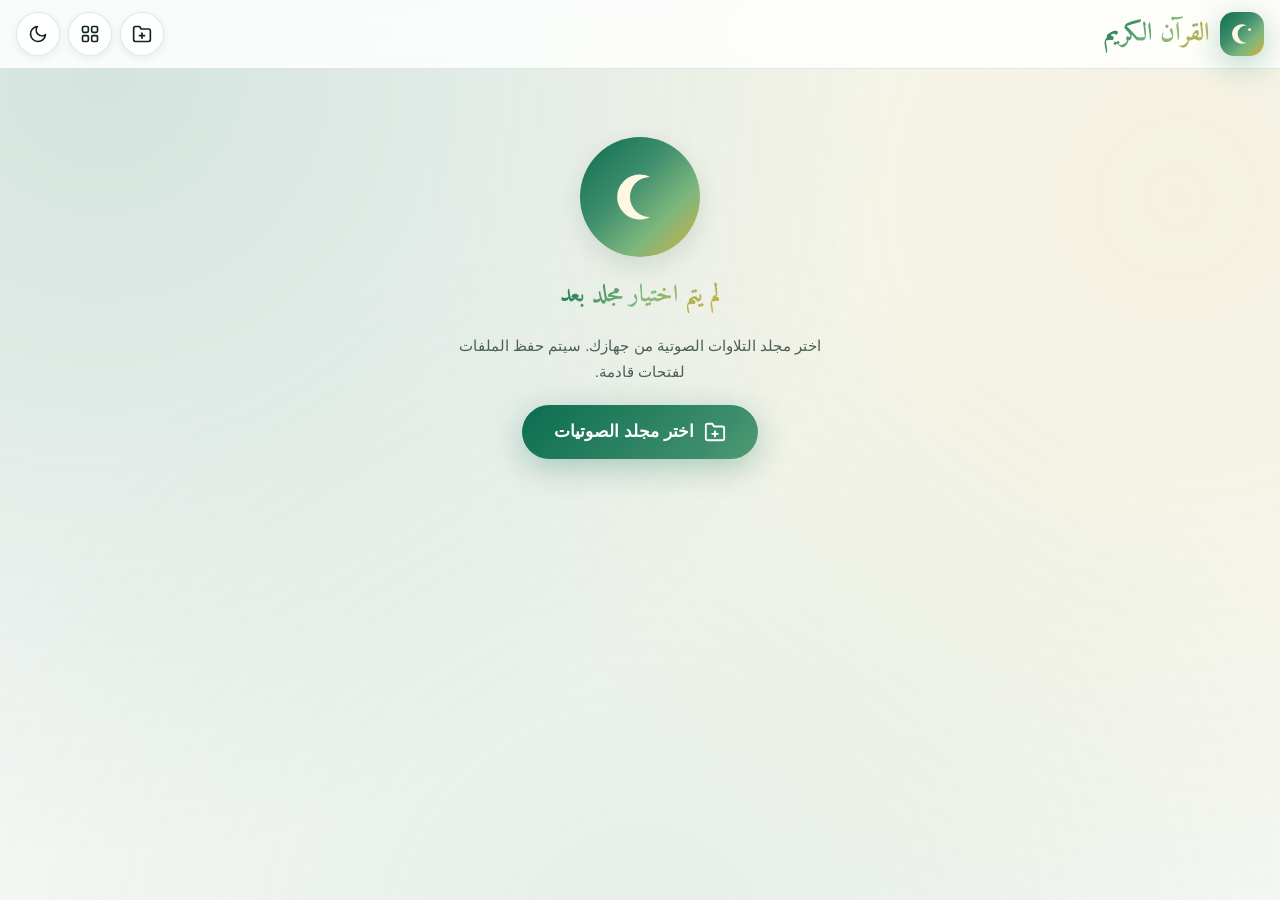
==== index.html @ fbe2b12e "Add files via upload" ====
<!DOCTYPE html>
<html lang="ar" dir="rtl">
<head>
<meta charset="UTF-8">
<meta name="viewport" content="width=device-width, initial-scale=1.0, viewport-fit=cover">
<title>القرآن الكريم — مشغل صوتي</title>
<meta name="theme-color" content="#0B6E4F">
<meta name="apple-mobile-web-app-capable" content="yes">
<meta name="mobile-web-app-capable" content="yes">
<meta name="apple-mobile-web-app-status-bar-style" content="black-translucent">
<meta name="description" content="مشغّل صوتي للقرآن الكريم والأذكار يعمل من ملفاتك على جهازك">
<link rel="manifest" href="manifest.webmanifest">
<link rel="apple-touch-icon" href="icons/apple-touch-icon.png">
<meta name="apple-mobile-web-app-title" content="القرآن">

<!-- Favicon: هلال -->
<link rel="icon" type="image/svg+xml" href="data:image/svg+xml,%3Csvg xmlns='http://www.w3.org/2000/svg' viewBox='0 0 64 64'%3E%3Cdefs%3E%3ClinearGradient id='g' x1='0%25' y1='0%25' x2='100%25' y2='100%25'%3E%3Cstop offset='0%25' stop-color='%230B6E4F'/%3E%3Cstop offset='100%25' stop-color='%23D4AF37'/%3E%3C/linearGradient%3E%3C/defs%3E%3Crect width='64' height='64' rx='14' fill='url(%23g)'/%3E%3Cpath d='M40 18a14 14 0 1 0 0 28 16 16 0 1 1 0-28z' fill='%23FFF8E1'/%3E%3C/svg%3E">

<link href="https://fonts.googleapis.com/css2?family=Amiri:wght@400;700&display=swap" rel="stylesheet">

<style>
:root {
  --green: #0B6E4F;
  --green-mid: #3E8E6E;
  --green-light: #7FB77E;
  --gold: #F4D03F;
  --amber: #D4AF37;
  --grad-main: linear-gradient(135deg, #0B6E4F 0%, #3E8E6E 40%, #7FB77E 70%, #D4AF37 100%);
  --grad-gold: linear-gradient(135deg, #F4D03F, #D4AF37);
  --grad-text: linear-gradient(135deg, #0B6E4F, #7FB77E, #D4AF37);
  --bg: #F5F7F5;
  --bg-card: rgba(255,255,255,0.72);
  --bg-elev: rgba(255,255,255,0.85);
  --txt: #12241D;
  --txt-2: #4A5F56;
  --txt-3: #8A9A92;
  --border: rgba(11,110,79,0.14);
  --shadow-sm: 0 2px 8px rgba(11,60,40,0.08);
  --shadow-md: 0 8px 24px rgba(11,60,40,0.12);
  --shadow-lg: 0 16px 48px rgba(11,60,40,0.18);
  --glow: 0 8px 32px rgba(11,110,79,0.3);
  --r-sm: 12px; --r-md: 18px; --r-lg: 24px; --r-xl: 28px; --r-pill: 999px;
  --ease: cubic-bezier(0.25,0.1,0.25,1);
  --spring: cubic-bezier(0.34,1.56,0.64,1);
  --font: -apple-system, BlinkMacSystemFont, "SF Pro", "Segoe UI", Tahoma, sans-serif;
  --arabic: "Amiri", "Scheherazade New", "Traditional Arabic", "Segoe UI", Tahoma, serif;
  --safe-top: env(safe-area-inset-top, 0px);
  --safe-bottom: env(safe-area-inset-bottom, 0px);
}

[data-theme="dark"] {
  --bg: #0A1512;
  --bg-card: rgba(24,42,36,0.65);
  --bg-elev: rgba(20,35,30,0.85);
  --txt: #EAF2EE;
  --txt-2: #A8BFB5;
  --txt-3: #6E857B;
  --border: rgba(127,183,126,0.2);
  --shadow-sm: 0 2px 8px rgba(0,0,0,0.4);
  --shadow-md: 0 8px 24px rgba(0,0,0,0.5);
  --shadow-lg: 0 16px 48px rgba(0,0,0,0.6);
}
@media (prefers-color-scheme: dark) {
  :root:not([data-theme="light"]) {
    --bg: #0A1512;
    --bg-card: rgba(24,42,36,0.65);
    --bg-elev: rgba(20,35,30,0.85);
    --txt: #EAF2EE;
    --txt-2: #A8BFB5;
    --txt-3: #6E857B;
    --border: rgba(127,183,126,0.2);
    --shadow-sm: 0 2px 8px rgba(0,0,0,0.4);
    --shadow-md: 0 8px 24px rgba(0,0,0,0.5);
    --shadow-lg: 0 16px 48px rgba(0,0,0,0.6);
  }
}

*, *::before, *::after { box-sizing: border-box; margin: 0; padding: 0; -webkit-tap-highlight-color: transparent; }
html { scroll-behavior: smooth; -webkit-text-size-adjust: 100%; }
body {
  font-family: var(--font);
  background: var(--bg);
  color: var(--txt);
  min-height: 100vh;
  min-height: 100dvh;
  padding-bottom: calc(120px + var(--safe-bottom));
  line-height: 1.5;
  transition: background 0.3s var(--ease), color 0.3s var(--ease);
}
body::before {
  content: "";
  position: fixed;
  inset: -20%;
  z-index: -1;
  background:
    radial-gradient(circle at 20% 20%, rgba(11,110,79,0.14) 0%, transparent 45%),
    radial-gradient(circle at 80% 30%, rgba(244,208,63,0.12) 0%, transparent 45%),
    radial-gradient(circle at 50% 90%, rgba(127,183,126,0.12) 0%, transparent 50%);
  animation: float 20s ease-in-out infinite alternate;
  pointer-events: none;
}
@keyframes float {
  0% { transform: translate(0,0) scale(1); }
  100% { transform: translate(2%,-2%) scale(1.08); }
}

::-webkit-scrollbar { width: 8px; }
::-webkit-scrollbar-thumb {
  background: var(--grad-main);
  border-radius: 99px;
}

button { font-family: inherit; cursor: pointer; border: none; background: none; color: inherit; }
:focus-visible { outline: 3px solid var(--green-mid); outline-offset: 3px; }
.hidden { display: none !important; }

/* ═══ Splash ═══ */
.splash {
  position: fixed; inset: 0; z-index: 9999;
  display: flex; flex-direction: column; align-items: center; justify-content: center;
  gap: 24px;
  background: var(--bg);
  transition: opacity 0.6s var(--ease), visibility 0.6s;
}
.splash.hide { opacity: 0; visibility: hidden; pointer-events: none; }
.splash svg { width: 120px; height: 120px; animation: pop 0.8s var(--spring), bob 3.5s ease-in-out 0.8s infinite; filter: drop-shadow(0 16px 32px rgba(11,110,79,0.4)); }
@keyframes pop { from { opacity:0; transform: scale(0.5) rotate(-15deg); } to { opacity:1; transform: scale(1) rotate(0); } }
@keyframes bob { 0%,100% { transform: translateY(0); } 50% { transform: translateY(-10px); } }
.splash h1 {
  font-family: var(--arabic);
  font-size: clamp(1.6rem, 5vw, 2.4rem);
  font-weight: 700;
  background: var(--grad-text);
  -webkit-background-clip: text; background-clip: text; -webkit-text-fill-color: transparent;
  animation: fadeUp 0.7s 0.3s var(--ease) both;
}
.splash p { color: var(--txt-3); font-size: 0.9rem; animation: fadeUp 0.7s 0.5s var(--ease) both; }
@keyframes fadeUp { from { opacity:0; transform: translateY(16px); } to { opacity:1; transform: translateY(0); } }

/* ═══ Header ═══ */
.header {
  position: sticky; top: 0; z-index: 100;
  padding: calc(12px + var(--safe-top)) 16px 12px;
  background: var(--bg-elev);
  backdrop-filter: blur(24px) saturate(180%);
  -webkit-backdrop-filter: blur(24px) saturate(180%);
  border-bottom: 1px solid var(--border);
}
.header-inner { max-width: 1400px; margin: 0 auto; display: flex; align-items: center; gap: 12px; }
.brand { display: flex; align-items: center; gap: 10px; flex: 1; min-width: 0; }
.brand-icon {
  width: 44px; height: 44px; border-radius: 14px;
  background: var(--grad-main);
  display: grid; place-items: center;
  box-shadow: var(--glow);
  color: #FFF8E1; flex-shrink: 0;
}
.brand-icon svg { width: 26px; height: 26px; }
.brand h1 {
  font-family: var(--arabic);
  font-size: clamp(1.2rem, 3.5vw, 1.6rem);
  font-weight: 700;
  background: var(--grad-text);
  -webkit-background-clip: text; background-clip: text; -webkit-text-fill-color: transparent;
  white-space: nowrap;
}
.header-actions { display: flex; gap: 8px; }
.icon-btn {
  width: 44px; height: 44px; border-radius: 50%;
  border: 1px solid var(--border);
  background: var(--bg-card);
  backdrop-filter: blur(12px);
  color: var(--txt);
  display: grid; place-items: center;
  box-shadow: var(--shadow-sm);
  transition: transform 0.18s var(--spring), background 0.3s, box-shadow 0.3s;
  position: relative; overflow: hidden;
}
.icon-btn:hover { background: var(--bg-elev); box-shadow: var(--shadow-md); }
.icon-btn:active { transform: scale(0.9); }
.icon-btn svg { width: 20px; height: 20px; }

/* ═══ Tabs (sliding pill) ═══ */
:root { --tabs-dur: 250ms; --tabs-ease: cubic-bezier(0.22, 1, 0.36, 1); --tab-h: 40px; }
.tabs {
  position: relative; z-index: 50;
  max-width: 1400px; margin: 0 auto;
  padding: 14px 16px 0;
  animation: fadeUp 0.6s var(--ease) both;
}
.t-tabs {
  position: relative;
  display: flex; align-items: center; gap: 3px;
  width: 100%; max-width: 420px; margin: 0 auto;
  padding: 3px;
  border-radius: 48px;
  background: var(--bg-elev);
  border: 1px solid var(--border);
  box-shadow: var(--shadow-sm);
}
.t-tab {
  position: relative; z-index: 1;
  flex: 1;
  appearance: none; border: 0; background: transparent;
  height: var(--tab-h); padding: 4px 12px;
  border-radius: 48px;
  color: var(--txt-2);
  font-size: 0.95rem; font-weight: 600;
  display: flex; align-items: center; justify-content: center; gap: 8px;
  transition: color var(--tabs-dur) var(--tabs-ease);
}
.t-tab svg { width: 18px; height: 18px; }
.t-tab:not([aria-selected="true"]):hover,
.t-tab[aria-selected="true"] { color: #fff; }
.t-tab:not([aria-selected="true"]):hover { color: var(--txt); }
.t-tab .count {
  font-size: 0.78rem; padding: 2px 8px; border-radius: 99px;
  background: var(--border); color: var(--txt-2); font-weight: 700;
  transition: background var(--tabs-dur) var(--tabs-ease), color var(--tabs-dur) var(--tabs-ease);
}
.t-tab[aria-selected="true"] .count { background: rgba(255,255,255,0.28); color: #fff; }
.t-tabs-pill {
  position: absolute; top: 3px; left: 0;
  height: var(--tab-h); width: 0;
  background: var(--grad-main);
  box-shadow: var(--glow);
  border-radius: 48px;
  transform: translateX(0);
  transition: transform var(--tabs-dur) var(--tabs-ease), width var(--tabs-dur) var(--tabs-ease);
  will-change: transform, width;
  z-index: 0; pointer-events: none;
}
@media (prefers-reduced-motion: reduce) { .t-tabs-pill, .t-tab { transition: none !important; } }

/* ═══ Toolbar ═══ */
.toolbar {
  position: relative; z-index: 40;
  max-width: 1400px; margin: 0 auto;
  padding: 12px 16px 8px;
  display: flex; gap: 10px; flex-wrap: wrap;
}
.search-box { flex: 1; min-width: 200px; position: relative; }
.search-box svg {
  position: absolute; right: 16px; top: 50%; transform: translateY(-50%);
  width: 18px; height: 18px; color: var(--txt-3); pointer-events: none;
}
.search-box input {
  width: 100%;
  padding: 14px 46px 14px 44px;
  border-radius: var(--r-pill);
  border: 1px solid var(--border);
  background: var(--bg-elev);
  color: var(--txt);
  font-size: 1rem; font-family: inherit;
  box-shadow: var(--shadow-sm);
  transition: border-color 0.3s, box-shadow 0.3s;
}
.search-box input:focus {
  outline: none;
  border-color: var(--green-light);
  box-shadow: 0 0 0 4px rgba(127,183,126,0.22), var(--shadow-sm);
}
.clear-btn {
  position: absolute; left: 12px; top: 50%; transform: translateY(-50%);
  width: 28px; height: 28px; border-radius: 50%;
  background: var(--border); color: var(--txt-2);
  display: none; place-items: center;
}
.clear-btn.visible { display: grid; }
.clear-btn svg { width: 14px; height: 14px; }

/* ═══ Content ═══ */
.content {
  position: relative; z-index: 10;
  max-width: 1400px; margin: 0 auto;
  padding: 8px 16px 24px;
}
.grid {
  display: grid;
  grid-template-columns: repeat(auto-fill, minmax(180px, 1fr));
  gap: 16px;
}
.grid.list { grid-template-columns: 1fr; gap: 10px; }

.card {
  position: relative;
  background: var(--bg-card);
  border: 1px solid var(--border);
  border-radius: var(--r-lg);
  padding: 20px 16px;
  cursor: pointer;
  display: flex; flex-direction: column; align-items: center; text-align: center; gap: 14px;
  box-shadow: var(--shadow-sm);
  min-height: 170px;
  transition: transform 0.3s var(--spring), box-shadow 0.3s, border-color 0.3s;
  animation: cardIn 0.5s var(--spring) backwards;
}
@keyframes cardIn {
  from { opacity:0; transform: translateY(24px) scale(0.94); }
  to { opacity:1; transform: translateY(0) scale(1); }
}
.card:hover { transform: translateY(-6px) scale(1.015); box-shadow: var(--shadow-lg); border-color: var(--green-light); }
.card:active { transform: translateY(-2px) scale(0.99); }
.card.playing { border-color: var(--amber); box-shadow: 0 0 0 2px var(--amber), var(--shadow-lg); }

.grid.list .card {
  flex-direction: row; text-align: right;
  min-height: auto; padding: 12px 16px;
}

.badge {
  width: 64px; height: 64px; border-radius: 50%;
  background: var(--grad-gold);
  color: #4A3B00;
  font-weight: 800; font-size: 1.5rem;
  display: grid; place-items: center;
  box-shadow: 0 6px 20px rgba(212,175,55,0.5);
  font-family: var(--arabic); flex-shrink: 0;
  transition: transform 0.3s var(--spring);
}
.card:hover .badge { transform: scale(1.08) rotate(-3deg); }
.badge svg { width: 34px; height: 34px; color: #4A3B00; }
.grid.list .badge { width: 50px; height: 50px; font-size: 1.2rem; }
.grid.list .badge svg { width: 26px; height: 26px; }

.card-body { flex: 1; min-width: 0; }
.card-title {
  font-family: var(--arabic);
  font-size: 1.05rem; font-weight: 700;
  color: var(--txt); line-height: 1.4;
  display: -webkit-box; -webkit-line-clamp: 2; -webkit-box-orient: vertical; overflow: hidden;
  word-break: break-word;
}
.grid.list .card-title { -webkit-line-clamp: 1; font-size: 1rem; }

/* ═══ Empty ═══ */
.empty {
  display: flex; flex-direction: column; align-items: center; justify-content: center;
  text-align: center; padding: 60px 24px; gap: 20px;
  animation: fadeUp 0.6s var(--ease) both;
}
.empty-icon {
  width: 120px; height: 120px; border-radius: 50%;
  background: var(--grad-main);
  display: grid; place-items: center;
  color: #FFF8E1;
  box-shadow: var(--shadow-md);
  animation: bob 4s ease-in-out infinite;
}
.empty-icon svg { width: 60px; height: 60px; }
.empty h2 {
  font-family: var(--arabic);
  font-size: 1.5rem; font-weight: 700;
  background: var(--grad-text);
  -webkit-background-clip: text; background-clip: text; -webkit-text-fill-color: transparent;
}
.empty p { color: var(--txt-2); max-width: 380px; font-size: 0.95rem; line-height: 1.7; }

.btn-primary {
  display: inline-flex; align-items: center; gap: 10px;
  padding: 16px 32px; border-radius: var(--r-pill);
  background: var(--grad-main); background-size: 200% 200%;
  color: #fff; font-size: 1.05rem; font-weight: 700;
  box-shadow: var(--glow);
  transition: transform 0.18s var(--spring), background-position 0.6s, box-shadow 0.3s;
}
.btn-primary:hover { background-position: 100% 50%; box-shadow: 0 12px 40px rgba(11,110,79,0.45); transform: translateY(-2px); }
.btn-primary:active { transform: scale(0.96); }
.btn-primary svg { width: 22px; height: 22px; }

.btn-secondary {
  display: inline-flex; align-items: center; gap: 8px;
  padding: 12px 24px; border-radius: var(--r-pill);
  border: 1px solid var(--border); background: var(--bg-card);
  color: var(--txt); font-weight: 600; font-size: 0.92rem;
  box-shadow: var(--shadow-sm);
}
.btn-secondary:active { transform: scale(0.95); }

/* ═══ Skeletons ═══ */
.skel {
  background: var(--bg-card); border: 1px solid var(--border);
  border-radius: var(--r-lg); padding: 20px 16px;
  min-height: 170px;
  display: flex; flex-direction: column; align-items: center; gap: 14px;
  position: relative; overflow: hidden;
}
.skel::after {
  content: ""; position: absolute; inset: 0;
  background: linear-gradient(90deg, transparent, rgba(255,255,255,0.35), transparent);
  animation: shimmer 1.4s infinite;
}
@keyframes shimmer { from { transform: translateX(-100%); } to { transform: translateX(100%); } }
.skel-c { width: 64px; height: 64px; border-radius: 50%; background: var(--border); }
.skel-l { height: 12px; border-radius: 99px; background: var(--border); width: 80%; }
.skel-l.short { width: 50%; }

/* ═══════════════════════════════════════════════════════════════
   🎵 Full Screen Player
   ═══════════════════════════════════════════════════════════════ */
.player {
  position: fixed; inset: 0; z-index: 2000;
  background: var(--bg);
  display: flex; flex-direction: column;
  padding: calc(16px + var(--safe-top)) 24px calc(24px + var(--safe-bottom));
  transform: translateY(100%);
  visibility: hidden;
  transition: transform 0.5s var(--ease), visibility 0s 0.5s;
  overflow-y: auto;
  overflow-x: hidden;
}
.player.open { transform: translateY(0); visibility: visible; transition: transform 0.5s var(--ease); }
.player::before {
  content: "";
  position: absolute; inset: 0; z-index: -1;
  background:
    radial-gradient(circle at 50% 20%, rgba(127,183,126,0.3) 0%, transparent 55%),
    radial-gradient(circle at 50% 80%, rgba(244,208,63,0.2) 0%, transparent 55%);
}

.player-header {
  display: flex; align-items: center; justify-content: space-between; gap: 12px;
  max-width: 640px; width: 100%; margin: 0 auto 12px;
  flex-shrink: 0;
}
.ph-btn {
  width: 44px; height: 44px; border-radius: 50%;
  border: 1px solid var(--border); background: var(--bg-card);
  backdrop-filter: blur(12px);
  display: grid; place-items: center;
  transition: transform 0.18s var(--spring), background 0.3s;
}
.ph-btn:hover { background: var(--bg-elev); }
.ph-btn:active { transform: scale(0.9); }
.ph-btn svg { width: 20px; height: 20px; }

.ph-title {
  flex: 1; text-align: center;
  font-family: var(--arabic); font-size: 1rem; font-weight: 700;
  background: var(--grad-text);
  -webkit-background-clip: text; background-clip: text; -webkit-text-fill-color: transparent;
  white-space: nowrap; overflow: hidden; text-overflow: ellipsis;
}

/* المنطقة الرئيسية (فينيل + معلومات + تقدم) */
.player-stage {
  flex: 1;
  display: flex; flex-direction: column; align-items: center; justify-content: center;
  gap: 24px;
  max-width: 480px; width: 100%; margin: 0 auto;
  min-height: 0;
}

/* الفينيل */
.vinyl-wrap {
  position: relative;
  width: min(200px, 40vh, 50vw);
  height: min(200px, 40vh, 50vw);
  flex-shrink: 0;
  display: grid; place-items: center;
}
.vinyl-glow {
  position: absolute; inset: -20px;
  border-radius: 50%;
  background: var(--grad-main);
  opacity: 0.35; filter: blur(40px);
  animation: pulse 3s ease-in-out infinite;
}
@keyframes pulse { 0%,100% { opacity:0.25; transform: scale(1); } 50% { opacity:0.5; transform: scale(1.06); } }
.vinyl {
  width: 100%; height: 100%; border-radius: 50%;
  background: radial-gradient(circle at 50% 50%, #1a1a1a, #2a2a2a 30%, #0d0d0d 70%, #1a1a1a);
  box-shadow: 0 20px 60px rgba(0,0,0,0.5), inset 0 0 60px rgba(0,0,0,0.8), 0 0 0 8px rgba(255,255,255,0.05), 0 0 0 16px rgba(0,0,0,0.3);
  animation: spin 20s linear infinite;
  animation-play-state: paused;
  display: grid; place-items: center;
  position: relative;
}
.vinyl.playing { animation-play-state: running; }
@keyframes spin { to { transform: rotate(360deg); } }
.vinyl::before {
  content: ""; position: absolute; inset: 8%; border-radius: 50%;
  background: repeating-radial-gradient(circle, transparent 0, transparent 3px, rgba(255,255,255,0.02) 3px, rgba(255,255,255,0.02) 4px);
}
.vinyl-label {
  width: 44%; height: 44%; border-radius: 50%;
  background: var(--grad-main);
  display: grid; place-items: center;
  box-shadow: inset 0 0 20px rgba(0,0,0,0.3), 0 4px 16px rgba(0,0,0,0.4);
  position: relative; z-index: 2;
}
.vinyl-label svg { width: 60%; height: 60%; color: #FFF8E1; filter: drop-shadow(0 2px 4px rgba(0,0,0,0.35)); }

.player-info { text-align: center; width: 100%; padding: 0 16px; }
.player-num {
  font-family: var(--arabic);
  font-size: clamp(1.6rem, 5vw, 2.4rem);
  font-weight: 800;
  background: var(--grad-gold);
  -webkit-background-clip: text; background-clip: text; -webkit-text-fill-color: transparent;
  line-height: 1; margin-bottom: 6px;
}
.player-title {
  font-family: var(--arabic);
  font-size: clamp(1rem, 3.5vw, 1.3rem);
  font-weight: 700; color: var(--txt); line-height: 1.4;
  word-break: break-word;
}

/* شريط التقدم */
.progress-wrap { width: 100%; display: flex; flex-direction: column; gap: 8px; padding: 0 4px; }
.progress {
  width: 100%; height: 6px; border-radius: 99px;
  background: var(--border); cursor: pointer; position: relative;
  transition: height 0.18s; touch-action: none;
}
.progress::before { content: ""; position: absolute; inset: -12px 0; }
.progress:hover { height: 8px; }
/* RTL: التعبئة تبدأ من اليمين */
.progress-fill {
  position: absolute;
  top: 0; right: 0;
  height: 100%; border-radius: 99px;
  background: var(--grad-gold);
  width: 0%;
  transition: width 0.15s linear;
}
.progress-fill::after {
  content: ""; position: absolute;
  left: 0; top: 50%; transform: translate(-50%, -50%);
  width: 14px; height: 14px; border-radius: 50%;
  background: #fff; box-shadow: 0 2px 8px rgba(0,0,0,0.3);
  opacity: 0; transition: opacity 0.18s;
}
.progress:hover .progress-fill::after { opacity: 1; }
.time-row {
  display: flex; justify-content: space-between;
  font-size: 0.78rem; color: var(--txt-3);
  font-variant-numeric: tabular-nums; font-weight: 500;
}

/* ═══════════════════════════════════════════════════════════════
   منطقة التحكم الكاملة — ترتيب نهائي
   ═══════════════════════════════════════════════════════════════ */
.controls-area {
  max-width: 480px; width: 100%; margin: 0 auto;
  display: flex; flex-direction: column; gap: 16px;
  flex-shrink: 0;
  padding-top: 16px;
}

/* صف الصوت (فوق التحكم) */
.volume-row {
  display: flex; align-items: center; justify-content: center; gap: 12px;
  padding: 0 8px;
}
.vol-btn {
  width: 44px; height: 44px; border-radius: 50%;
  background: var(--bg-card);
  border: 1px solid var(--border);
  display: grid; place-items: center;
  transition: transform 0.18s, background 0.3s;
  flex-shrink: 0;
}
.vol-btn:hover { background: var(--bg-elev); }
.vol-btn:active { transform: scale(0.9); }
.vol-btn svg { width: 20px; height: 20px; }
.vol-btn.muted { color: var(--txt-3); }
/* شريط تمرير الصوت */
.volume-slider {
  -webkit-appearance: none;
  appearance: none;
  width: 100%;
  max-width: 220px;
  height: 6px;
  border-radius: 99px;
  background: linear-gradient(to left, var(--amber) var(--v,100%), var(--border) var(--v,100%));
  outline: none;
  cursor: pointer;
  /* RTL: نعكس الاتجاه */
  direction: rtl;
}
.volume-slider::-webkit-slider-thumb {
  -webkit-appearance: none;
  appearance: none;
  width: 18px; height: 18px; border-radius: 50%;
  background: var(--grad-gold);
  box-shadow: 0 2px 8px rgba(212,175,55,0.5);
  cursor: pointer;
  border: 2px solid #fff;
}
.volume-slider::-moz-range-thumb {
  width: 18px; height: 18px; border-radius: 50%;
  background: var(--grad-gold);
  box-shadow: 0 2px 8px rgba(212,175,55,0.5);
  cursor: pointer;
  border: 2px solid #fff;
}

/* صف أزرار التحكم الرئيسي */
.controls-main {
  display: flex; align-items: center; justify-content: center;
  gap: 16px;
}

.ctrl {
  width: 52px; height: 52px; border-radius: 50%;
  display: grid; place-items: center;
  color: var(--txt);
  transition: transform 0.18s var(--spring), background 0.3s, color 0.3s;
}
.ctrl:hover { background: var(--border); }
.ctrl:active { transform: scale(0.88); }
.ctrl svg { width: 24px; height: 24px; }
.ctrl.active { color: var(--green-mid); }

.ctrl.play {
  width: 76px; height: 76px;
  background: var(--grad-main); color: #fff;
  box-shadow: 0 12px 40px rgba(11,110,79,0.5);
}
.ctrl.play:hover { background: var(--grad-main); box-shadow: 0 16px 50px rgba(11,110,79,0.6); }
.ctrl.play:active { transform: scale(0.92); }
.ctrl.play svg { width: 32px; height: 32px; }

/* ═══════════════════════════════════════════════════════════════
   🎵 Mini Player
   ═══════════════════════════════════════════════════════════════ */
.mini {
  position: fixed;
  bottom: calc(16px + var(--safe-bottom));
  left: 50%;
  transform: translate(-50%, 200%);
  z-index: 1500;
  width: calc(100% - 32px);
  max-width: 560px;
  padding: 10px 14px;
  background: var(--bg-elev);
  backdrop-filter: blur(24px) saturate(180%);
  -webkit-backdrop-filter: blur(24px) saturate(180%);
  border: 1px solid var(--border);
  border-radius: var(--r-xl);
  box-shadow: var(--shadow-lg);
  transition: transform 0.4s var(--spring);
  cursor: pointer;
}
.mini.visible { transform: translate(-50%, 0); }

.mini-inner { display: flex; align-items: center; gap: 12px; }

.mini-vinyl {
  width: 48px; height: 48px; border-radius: 50%;
  background: radial-gradient(circle, #1a1a1a, #2a2a2a 40%, #0d0d0d 70%, #1a1a1a);
  box-shadow: 0 4px 12px rgba(0,0,0,0.4);
  flex-shrink: 0;
  position: relative;
  display: grid; place-items: center;
  animation: spin 20s linear infinite;
  animation-play-state: paused;
  border: 2px solid var(--border);
}
.mini-vinyl.playing { animation-play-state: running; }
.mini-vinyl::after {
  content: ""; position: absolute;
  width: 40%; height: 40%; border-radius: 50%;
  background: var(--grad-main);
}

.mini-info { flex: 1; min-width: 0; }
.mini-title {
  font-family: var(--arabic);
  font-size: 0.9rem; font-weight: 700;
  white-space: nowrap; overflow: hidden; text-overflow: ellipsis;
  color: var(--txt);
}
.mini-progress {
  height: 3px; border-radius: 99px; background: var(--border);
  margin-top: 6px; overflow: hidden; position: relative;
}
.mini-progress-fill {
  position: absolute; top: 0; right: 0; height: 100%;
  background: var(--grad-gold); width: 0%;
  transition: width 0.2s linear; border-radius: 99px;
}

.mini-controls { display: flex; align-items: center; gap: 4px; flex-shrink: 0; }
.mini-btn {
  width: 38px; height: 38px; border-radius: 50%;
  display: grid; place-items: center;
  color: var(--txt);
  transition: transform 0.18s, background 0.3s;
}
.mini-btn:hover { background: var(--border); }
.mini-btn:active { transform: scale(0.88); }
.mini-btn svg { width: 18px; height: 18px; }
.mini-btn.play {
  width: 44px; height: 44px;
  background: var(--grad-main); color: #fff;
  box-shadow: var(--glow);
}
.mini-btn.play svg { width: 20px; height: 20px; }

/* ═══ Responsive ═══ */
@media (max-width: 640px) {
  .grid { grid-template-columns: repeat(auto-fill, minmax(150px, 1fr)); gap: 12px; }
  .card { padding: 16px 12px; min-height: 150px; }
  .badge { width: 54px; height: 54px; font-size: 1.25rem; }
  .badge svg { width: 28px; height: 28px; }
  .ctrl { width: 46px; height: 46px; }
  .ctrl svg { width: 22px; height: 22px; }
  .ctrl.play { width: 68px; height: 68px; }
  .ctrl.play svg { width: 28px; height: 28px; }
  .player { padding: calc(12px + var(--safe-top)) 16px calc(16px + var(--safe-bottom)); }
  .controls-main { gap: 10px; }
}
@media (max-width: 380px) {
  .grid { grid-template-columns: 1fr 1fr; gap: 10px; }
  .badge { width: 48px; height: 48px; font-size: 1.1rem; }
  .badge svg { width: 24px; height: 24px; }
}

@media (prefers-reduced-motion: reduce) {
  *, *::before, *::after { animation-duration: 0.01ms !important; animation-iteration-count: 1 !important; transition-duration: 0.01ms !important; }
}
.search-box input::-webkit-search-cancel-button { -webkit-appearance: none; display: none; }
.toast { position: fixed; left: 50%; bottom: calc(100px + var(--safe-bottom)); transform: translate(-50%, 20px); z-index: 3000; max-width: calc(100% - 32px); padding: 12px 20px; border-radius: var(--r-pill); background: var(--txt); color: var(--bg); font-size: 0.9rem; font-weight: 600; opacity: 0; pointer-events: none; transition: opacity 0.3s, transform 0.3s; text-align: center; }
.toast.show { opacity: 1; transform: translate(-50%, 0); }
</style>
</head>
<body>

<!-- ═══ Splash ═══ -->
<div class="splash" id="splash">
  <svg viewBox="0 0 120 120" fill="none">
    <defs>
      <linearGradient id="sg" x1="0%" y1="0%" x2="100%" y2="100%">
        <stop offset="0%" stop-color="#0B6E4F"/>
        <stop offset="50%" stop-color="#7FB77E"/>
        <stop offset="100%" stop-color="#D4AF37"/>
      </linearGradient>
    </defs>
    <circle cx="60" cy="60" r="52" fill="url(#sg)" opacity="0.15"/>
    <path d="M74 30 a32 32 0 1 0 0 60 a26 26 0 1 1 0-60 z" fill="url(#sg)"/>
    <circle cx="84" cy="42" r="4" fill="#F4D03F"/>
  </svg>
  <h1>بِسْمِ اللَّهِ الرَّحْمَٰنِ الرَّحِيمِ</h1>
  <p>مشغل القرآن الكريم</p>
</div>

<!-- ═══ Header ═══ -->
<header class="header">
  <div class="header-inner">
    <div class="brand">
      <div class="brand-icon">
        <svg viewBox="0 0 24 24" fill="none">
          <path d="M16 4 A9 9 0 1 0 16 20 A7 7 0 1 1 16 4 Z" fill="currentColor"/>
          <circle cx="19" cy="8" r="1.3" fill="currentColor"/>
        </svg>
      </div>
      <h1>القرآن الكريم</h1>
    </div>
    <div class="header-actions">
      <button class="icon-btn" id="pickBtn" title="اختيار مجلد" aria-label="اختيار مجلد">
        <svg viewBox="0 0 24 24" fill="none" stroke="currentColor" stroke-width="2" stroke-linecap="round" stroke-linejoin="round">
          <path d="M22 19a2 2 0 0 1-2 2H4a2 2 0 0 1-2-2V5a2 2 0 0 1 2-2h5l2 3h9a2 2 0 0 1 2 2z"/>
          <path d="M12 11v6"/><path d="M9 14h6"/>
        </svg>
      </button>
      <button class="icon-btn" id="viewBtn" title="طريقة العرض" aria-label="طريقة العرض">
        <svg id="viewIcon" viewBox="0 0 24 24" fill="none" stroke="currentColor" stroke-width="2" stroke-linecap="round" stroke-linejoin="round">
          <rect x="3" y="3" width="7" height="7" rx="1.5"/>
          <rect x="14" y="3" width="7" height="7" rx="1.5"/>
          <rect x="3" y="14" width="7" height="7" rx="1.5"/>
          <rect x="14" y="14" width="7" height="7" rx="1.5"/>
        </svg>
      </button>
      <button class="icon-btn" id="themeBtn" title="الوضع الليلي" aria-label="الوضع الليلي">
        <svg id="themeIcon" viewBox="0 0 24 24" fill="none" stroke="currentColor" stroke-width="2" stroke-linecap="round" stroke-linejoin="round">
          <path d="M21 12.79A9 9 0 1 1 11.21 3 7 7 0 0 0 21 12.79z"/>
        </svg>
      </button>
    </div>
  </div>
</header>

<!-- ═══ Tabs ═══ -->
<div class="tabs hidden" id="tabs">
  <div class="t-tabs" role="tablist" id="tTabs">
    <span class="t-tabs-pill" id="tPill" aria-hidden="true"></span>
    <button class="t-tab" role="tab" aria-selected="true" data-tab="quran" id="tabQuran">
      <svg viewBox="0 0 24 24" fill="none" stroke="currentColor" stroke-width="1.8">
        <path d="M4 19.5A2.5 2.5 0 0 1 6.5 17H20"/>
        <path d="M6.5 2H20v20H6.5A2.5 2.5 0 0 1 4 19.5v-15A2.5 2.5 0 0 1 6.5 2z"/>
      </svg>
      القرآن <span class="count" id="qCount">0</span>
    </button>
    <button class="t-tab" role="tab" aria-selected="false" data-tab="athkar" id="tabAthkar">
      <svg viewBox="0 0 24 24" fill="none" stroke="currentColor" stroke-width="1.8">
        <circle cx="12" cy="12" r="4"/>
        <path d="M12 2v3M12 19v3M2 12h3M19 12h3M4.9 4.9l2.1 2.1M17 17l2.1 2.1M4.9 19.1L7 17M17 7l2.1-2.1"/>
      </svg>
      أذكار <span class="count" id="aCount">0</span>
    </button>
  </div>
</div>

<!-- ═══ Toolbar ═══ -->
<div class="toolbar hidden" id="toolbar">
  <div class="search-box">
    <svg viewBox="0 0 24 24" fill="none" stroke="currentColor" stroke-width="2"><circle cx="11" cy="11" r="8"/><path d="m21 21-4.35-4.35"/></svg>
    <input type="search" id="search" placeholder="ابحث..." autocomplete="off" aria-label="بحث">
    <button class="clear-btn" id="clearBtn" aria-label="مسح">
      <svg viewBox="0 0 24 24" fill="none" stroke="currentColor" stroke-width="2.5"><path d="M18 6 6 18M6 6l12 12"/></svg>
    </button>
  </div>
</div>

<!-- ═══ Content ═══ -->
<main class="content">
  <div class="empty" id="empty">
    <div class="empty-icon">
      <svg viewBox="0 0 24 24" fill="none">
        <path d="M16 4 A9 9 0 1 0 16 20 A7 7 0 1 1 16 4 Z" fill="currentColor"/>
      </svg>
    </div>
    <h2>لم يتم اختيار مجلد بعد</h2>
    <p>اختر مجلد التلاوات الصوتية من جهازك. سيتم حفظ الملفات لفتحات قادمة.</p>
    <button class="btn-primary" id="pickBtn2">
      <svg viewBox="0 0 24 24" fill="none" stroke="currentColor" stroke-width="2" stroke-linecap="round">
        <path d="M22 19a2 2 0 0 1-2 2H4a2 2 0 0 1-2-2V5a2 2 0 0 1 2-2h5l2 3h9a2 2 0 0 1 2 2z"/>
        <path d="M12 11v6"/><path d="M9 14h6"/>
      </svg>
      اختر مجلد الصوتيات
    </button>
  </div>

  <div class="grid hidden" id="grid"></div>

  <div class="empty hidden" id="noResults">
    <div class="empty-icon">
      <svg viewBox="0 0 24 24" fill="none" stroke="currentColor" stroke-width="1.5">
        <circle cx="11" cy="11" r="8"/><path d="m21 21-4.35-4.35"/>
      </svg>
    </div>
    <h2 id="nrTitle">لا توجد نتائج</h2>
    <p id="nrText">جرّب كلمات بحث أخرى.</p>
  </div>

  <div class="grid hidden" id="skel">
    <div class="skel"><div class="skel-c"></div><div class="skel-l"></div><div class="skel-l short"></div></div>
    <div class="skel"><div class="skel-c"></div><div class="skel-l"></div><div class="skel-l short"></div></div>
    <div class="skel"><div class="skel-c"></div><div class="skel-l"></div><div class="skel-l short"></div></div>
    <div class="skel"><div class="skel-c"></div><div class="skel-l"></div><div class="skel-l short"></div></div>
  </div>
</main>

<!-- ═══ Full Player ═══ -->
<div class="player" id="player" role="dialog" aria-label="مشغل الصوت">
  <div class="player-header">
    <button class="ph-btn" id="minimizeBtn" aria-label="تصغير">
      <svg viewBox="0 0 24 24" fill="none" stroke="currentColor" stroke-width="2" stroke-linecap="round" stroke-linejoin="round">
        <path d="m6 9 6 6 6-6"/>
      </svg>
    </button>
    <div class="ph-title" id="phTitle">قيد التشغيل</div>
    <button class="ph-btn" id="closeBtn" aria-label="إغلاق">
      <svg viewBox="0 0 24 24" fill="none" stroke="currentColor" stroke-width="2.5" stroke-linecap="round"><path d="M18 6 6 18M6 6l12 12"/></svg>
    </button>
  </div>

  <div class="player-stage">
    <!-- الفينيل -->
    <div class="vinyl-wrap">
      <div class="vinyl-glow"></div>
      <div class="vinyl" id="vinyl">
        <div class="vinyl-label">
          <!-- هلال -->
          <svg viewBox="0 0 24 24" fill="currentColor">
            <path d="M16 4 A9 9 0 1 0 16 20 A7 7 0 1 1 16 4 Z"/>
            <circle cx="18.5" cy="7.5" r="1.2" fill="#F4D03F"/>
          </svg>
        </div>
      </div>
    </div>

    <!-- المعلومات -->
    <div class="player-info">
      <div class="player-num" id="pNum">—</div>
      <div class="player-title" id="pTitle">—</div>
    </div>

    <!-- شريط التقدم -->
    <div class="progress-wrap">
      <div class="progress" id="progress" role="slider" aria-label="التقدم" tabindex="0" aria-valuemin="0" aria-valuemax="100" aria-valuenow="0">
        <div class="progress-fill" id="progressFill"></div>
      </div>
      <div class="time-row">
        <span id="tCurrent">0:00</span>
        <span id="tTotal">0:00</span>
      </div>
    </div>
  </div>

  <!-- ═══ منطقة التحكم الكاملة ═══ -->
  <div class="controls-area">
    <!-- 1) صف الصوت (فوق) -->
    <div class="volume-row">
      <button class="vol-btn" id="muteBtn" aria-label="كتم">
        <svg id="muteIcon" viewBox="0 0 24 24" fill="none" stroke="currentColor" stroke-width="2" stroke-linecap="round" stroke-linejoin="round">
          <path d="M11 5 6 9H2v6h4l5 4z"/>
          <path d="M15.54 8.46a5 5 0 0 1 0 7.07"/>
          <path d="M19.07 4.93a10 10 0 0 1 0 14.14"/>
        </svg>
      </button>
      <input type="range" class="volume-slider" id="volumeSlider" min="0" max="100" value="100" aria-label="مستوى الصوت">
    </div>

    <!-- 2) أزرار التحكم الرئيسية (تحت الصوت) -->
    <div class="controls-main">
      <button class="ctrl" id="shuffleBtn" aria-label="عشوائي">
        <svg viewBox="0 0 24 24" fill="none" stroke="currentColor" stroke-width="2" stroke-linecap="round" stroke-linejoin="round">
          <path d="M16 3h5v5"/><path d="M4 20 21 3"/><path d="M21 16v5h-5"/><path d="m15 15 6 6"/><path d="M4 4l5 5"/>
        </svg>
      </button>
      <button class="ctrl" id="prevBtn" aria-label="السابق">
        <svg viewBox="0 0 24 24" fill="currentColor"><path d="M6 6h2v12H6zm3.5 6 8.5 6V6z"/></svg>
      </button>
      <button class="ctrl play" id="playBtn" aria-label="تشغيل">
        <svg id="playIcon" viewBox="0 0 24 24" fill="currentColor"><path d="M8 5v14l11-7z"/></svg>
      </button>
      <button class="ctrl" id="nextBtn" aria-label="التالي">
        <svg viewBox="0 0 24 24" fill="currentColor"><path d="M16 6h2v12h-2zM6 18l8.5-6L6 6z"/></svg>
      </button>
      <button class="ctrl" id="repeatBtn" aria-label="تكرار">
        <svg viewBox="0 0 24 24" fill="none" stroke="currentColor" stroke-width="2" stroke-linecap="round" stroke-linejoin="round">
          <path d="m17 2 4 4-4 4"/><path d="M3 11v-1a4 4 0 0 1 4-4h14"/>
          <path d="m7 22-4-4 4-4"/><path d="M21 13v1a4 4 0 0 1-4 4H3"/>
        </svg>
      </button>
    </div>
  </div>

  <audio id="audio" preload="metadata"></audio>
</div>

<!-- ═══ Mini Player ═══ -->
<div class="mini" id="mini" role="button" tabindex="0" aria-label="فتح المشغل">
  <div class="mini-inner">
    <div class="mini-vinyl" id="miniVinyl"></div>
    <div class="mini-info">
      <div class="mini-title" id="miniTitle">—</div>
      <div class="mini-progress">
        <div class="mini-progress-fill" id="miniFill"></div>
      </div>
    </div>
    <div class="mini-controls">
      <button class="mini-btn" id="miniPrev" aria-label="السابق">
        <svg viewBox="0 0 24 24" fill="currentColor"><path d="M6 6h2v12H6zm3.5 6 8.5 6V6z"/></svg>
      </button>
      <button class="mini-btn play" id="miniPlay" aria-label="تشغيل">
        <svg id="miniPlayIcon" viewBox="0 0 24 24" fill="currentColor"><path d="M8 5v14l11-7z"/></svg>
      </button>
      <button class="mini-btn" id="miniNext" aria-label="التالي">
        <svg viewBox="0 0 24 24" fill="currentColor"><path d="M16 6h2v12h-2zM6 18l8.5-6L6 6z"/></svg>
      </button>
      <button class="mini-btn" id="miniClose" aria-label="إغلاق">
        <svg viewBox="0 0 24 24" fill="none" stroke="currentColor" stroke-width="2.5" stroke-linecap="round"><path d="M18 6 6 18M6 6l12 12"/></svg>
      </button>
    </div>
  </div>
</div>

<div class="toast" id="toast" role="status" aria-live="polite"></div>

<script>
(function() {
  'use strict';
  const store = {
    get(k) { try { return localStorage.getItem(k); } catch (e) { return null; } },
    set(k, v) { try { localStorage.setItem(k, v); } catch (e) {} },
  };

  // ═══ State ═══
  const S = {
    all: [],
    quran: [],
    athkar: [],
    currentTab: 'quran',
    filtered: [],
    query: '',
    sortBy: 'num',
    view: 'grid',
    theme: 'auto',
    dirName: '',
    currentIdx: -1,
    isPlaying: false,
    isShuffle: false,
    isRepeat: false,
    isMuted: false,
    miniMode: false,
    currentURL: null,
    queue: [], curPath: null, hist: [],
  };

  const AUDIO_EXT = ['mp3','wav','ogg','m4a','aac','flac','opus','webm'];
  const ATHKAR_KW = ['أذكار','اذكار','ذكر','دعاء','أدعية','ادعية','تسبيح','استغفار','أسماء الله','اسماء الله'];

  // ═══ أسماء السور (للتعرّف التلقائي على رقم السورة) ═══
  const SURAHS = 'الفاتحة البقرة عمران النساء المائدة الأنعام الأعراف الأنفال التوبة يونس هود يوسف الرعد إبراهيم الحجر النحل الإسراء الكهف مريم طه الأنبياء الحج المؤمنون النور الفرقان الشعراء النمل القصص العنكبوت الروم لقمان السجدة الأحزاب سبأ فاطر يس الصافات ص الزمر غافر فصلت الشورى الزخرف الدخان الجاثية الأحقاف محمد الفتح الحجرات ق الذاريات الطور النجم القمر الرحمن الواقعة الحديد المجادلة الحشر الممتحنة الصف الجمعة المنافقون التغابن الطلاق التحريم الملك القلم الحاقة المعارج نوح الجن المزمل المدثر القيامة الإنسان المرسلات النبأ النازعات عبس التكوير الانفطار المطففين الانشقاق البروج الطارق الأعلى الغاشية الفجر البلد الشمس الليل الضحى الشرح التين العلق القدر البينة الزلزلة العاديات القارعة التكاثر العصر الهمزة الفيل قريش الماعون الكوثر الكافرون النصر المسد الإخلاص الفلق الناس'.split(' ');

  const SURAHS_EN = "Al-Fatihah|Al-Baqarah|Ali 'Imran|An-Nisa|Al-Ma'idah|Al-An'am|Al-A'raf|Al-Anfal|At-Tawbah|Yunus|Hud|Yusuf|Ar-Ra'd|Ibrahim|Al-Hijr|An-Nahl|Al-Isra|Al-Kahf|Maryam|Taha|Al-Anbiya|Al-Hajj|Al-Mu'minun|An-Nur|Al-Furqan|Ash-Shu'ara|An-Naml|Al-Qasas|Al-Ankabut|Ar-Rum|Luqman|As-Sajdah|Al-Ahzab|Saba|Fatir|Ya-Sin|As-Saffat|Sad|Az-Zumar|Ghafir|Fussilat|Ash-Shura|Az-Zukhruf|Ad-Dukhan|Al-Jathiyah|Al-Ahqaf|Muhammad|Al-Fath|Al-Hujurat|Qaf|Adh-Dhariyat|At-Tur|An-Najm|Al-Qamar|Ar-Rahman|Al-Waqi'ah|Al-Hadid|Al-Mujadila|Al-Hashr|Al-Mumtahanah|As-Saff|Al-Jumu'ah|Al-Munafiqun|At-Taghabun|At-Talaq|At-Tahrim|Al-Mulk|Al-Qalam|Al-Haqqah|Al-Ma'arij|Nuh|Al-Jinn|Al-Muzzammil|Al-Muddaththir|Al-Qiyamah|Al-Insan|Al-Mursalat|An-Naba|An-Nazi'at|Abasa|At-Takwir|Al-Infitar|Al-Mutaffifin|Al-Inshiqaq|Al-Buruj|At-Tariq|Al-A'la|Al-Ghashiyah|Al-Fajr|Al-Balad|Ash-Shams|Al-Layl|Ad-Duha|Ash-Sharh|At-Tin|Al-Alaq|Al-Qadr|Al-Bayyinah|Az-Zalzalah|Al-Adiyat|Al-Qari'ah|At-Takathur|Al-Asr|Al-Humazah|Al-Fil|Quraysh|Al-Ma'un|Al-Kawthar|Al-Kafirun|An-Nasr|Al-Masad|Al-Ikhlas|Al-Falaq|An-Nas".split('|');

  // ═══ IndexedDB ═══
  const DB = 'quran_db_v1', STORE = 'files';

  function openDB() {
    return new Promise((res, rej) => {
      const req = indexedDB.open(DB, 1);
      req.onerror = () => rej(req.error);
      req.onsuccess = () => res(req.result);
      req.onupgradeneeded = e => {
        const db = e.target.result;
        if (!db.objectStoreNames.contains(STORE)) {
          db.createObjectStore(STORE, { keyPath: 'path' });
        }
      };
    });
  }

  async function saveToDB(files) {
    const db = await openDB();
    const tx = db.transaction(STORE, 'readwrite');
    const store = tx.objectStore(STORE);
    await new Promise((res, rej) => {
      const r = store.clear();
      r.onsuccess = res; r.onerror = rej;
    });
    for (const f of files) {
      store.put({
        path: f.path, name: f.name, size: f.size, type: f.type,
        ext: f.ext, lastModified: f.lastModified, title: f.title,
        num: f.num, category: f.category, blob: f.file,
      });
    }
    return new Promise((res, rej) => {
      tx.oncomplete = res; tx.onerror = () => rej(tx.error); tx.onabort = () => rej(tx.error);
    });
  }

  async function loadFromDB() {
    const db = await openDB();
    const tx = db.transaction(STORE, 'readonly');
    const req = tx.objectStore(STORE).getAll();
    return new Promise((res, rej) => {
      req.onsuccess = () => res(req.result || []);
      req.onerror = () => rej(req.error);
    });
  }

  // ═══ Helpers ═══
  const $ = id => document.getElementById(id);
  const ext = n => { const p = n.split('.'); return p.length > 1 ? p.pop().toLowerCase() : ''; };
  const isAudio = n => AUDIO_EXT.includes(ext(n));
  const esc = s => { const d = document.createElement('div'); d.textContent = s; return d.innerHTML; };

  function extractNum(name) {
    const m = name.match(/\d+/g);
    if (!m) return null;
    for (const x of m) {
      const n = parseInt(x, 10);
      if (n >= 1 && n <= 6236) return n;
    }
    return null;
  }

  // ⏱️ تنسيق الوقت — يدعم الساعات
  function fmtTime(sec) {
    if (!isFinite(sec) || sec < 0) return '0:00';
    const t = Math.floor(sec);
    const h = Math.floor(t / 3600);
    const m = Math.floor((t % 3600) / 60);
    const s = t % 60;
    if (h > 0) return h + ':' + String(m).padStart(2, '0') + ':' + String(s).padStart(2, '0');
    return m + ':' + String(s).padStart(2, '0');
  }

  function detectCat(title, name, path) {
    const t = norm((title || '') + ' ' + (name || '') + ' ' + dirOf(path).join(' '));
    for (const kw of ATHKAR_KW) if (t.includes(norm(kw))) return 'athkar';
    return 'quran';
  }

  const displayName = f => f.title || f.name;
  const norm = s => (s || '').toLowerCase().replace(/[\u064B-\u065F\u0670\u0640]/g, '').replace(/[أإآٱ]/g, 'ا').replace(/ى/g, 'ي').replace(/ة/g, 'ه');
  const stripAl = w => w.replace(/^ال(?=.{2,})/, '');
  const SURAH_MAP = {};
  SURAHS.forEach((n, i) => { SURAH_MAP[stripAl(norm(n))] = i + 1; });
  // "سورة البقرة" / "سورة آل عمران" / أو اسم قصير وحده؛ الأجزاء اللاتينية والأرقام تُتجاهل
  function surahByName(text) {
    const tk = norm(text).split(/[^\u0621-\u064A]+/).filter(Boolean);
    const i = tk.indexOf('سوره');
    if (i >= 0) { let j = i + 1; if (tk[j] === 'ال') j++; return SURAH_MAP[stripAl(tk[j] || '')] || 0; }
    return tk.length <= 2 ? (SURAH_MAP[stripAl(tk[0] || '')] || 0) : 0;
  }
  // أسماء لاتينية: Al-Fatihah / Surah Yasin / Al-Kaafiroon ... (تطبيع بسيط للتهجئات)
  const EN_SKIP = new Set(['al', 'an', 'ar', 'as', 'ash', 'at', 'ath', 'ad', 'adh', 'az', 'ali', 'the', 'surah', 'surat', 'sura']);
  const enTokens = t => (t || '').normalize('NFD').replace(/[\u0300-\u036f'’ʿʾ`]/g, '').toLowerCase().split(/[^a-z]+/).filter(Boolean);
  const enKey = a => a.join('').replace(/w/g, 'u').replace(/y/g, 'i').replace(/oo/g, 'u').replace(/ee/g, 'i').replace(/(.)h/g, '$1').replace(/(.)\1+/g, '$1');
  const EN_MAP = {};
  SURAHS_EN.forEach((n, i) => { EN_MAP[enKey(enTokens(n).filter(w => !EN_SKIP.has(w)))] = i + 1; });
  function surahByEn(text) {
    const raw = enTokens(text);
    const hasWord = raw.some(w => w === 'surah' || w === 'surat' || w === 'sura');
    const tk = raw.filter(w => !EN_SKIP.has(w));
    if (!hasWord && tk.length > 2) return 0;
    for (let i = 0; i < tk.length; i++) {
      const one = EN_MAP[enKey([tk[i]])];
      if (one) return one;
      const two = tk[i + 1] && EN_MAP[enKey([tk[i], tk[i + 1]])];
      if (two) return two;
    }
    return 0;
  }
  const dirOf = p => (p || '').split('/').slice(0, -1);
  // عرض مرتّب: يحذف بادئة الرقم والجزء الإنجليزي إن وُجد عربي
  function cleanTitle(t) {
    let x = (t || '').replace(/^\s*\d+\s*[-–—.:_)]*\s*/, '');
    if (/[\u0600-\u06FF]/.test(x) && /[A-Za-z]/.test(x)) {
      const a = x.replace(/\([^)]*[A-Za-z][^)]*\)/g, '').replace(/[A-Za-z][A-Za-z'’\-\s]*/g, '').replace(/^[\s\-–—.:_]+|[\s\-–—.:_]+$/g, '');
      if (a) x = a;
    }
    return x || t;
  }
  function assignMeta(f) {
    f.category = detectCat(f.title, f.name, f.path);
    const byName = f.category === 'quran' ? (surahByName(f.title) || surahByName(f.name) || surahByName(dirOf(f.path).pop()) || surahByEn(f.title) || surahByEn(f.name)) : 0;
    f.num = byName || (extractNum(f.title || '') ?? extractNum(f.name));
  }
  let toastT;
  function toast(m) { const t = $('toast'); t.textContent = m; t.classList.add('show'); clearTimeout(toastT); toastT = setTimeout(() => t.classList.remove('show'), 2600); }

  // ═══ أيقونات الأذكار ═══
  function athkarIcon(title, name) {
    const t = ((title || '') + ' ' + (name || '')).toLowerCase();
    if (t.includes('صباح')) return { svg: '<svg viewBox="0 0 24 24" fill="none" stroke="currentColor" stroke-width="2" stroke-linecap="round"><circle cx="12" cy="12" r="4"/><path d="M12 2v3M12 19v3M2 12h3M19 12h3M4.9 4.9l2.1 2.1M17 17l2.1 2.1M4.9 19.1L7 17M17 7l2.1-2.1"/></svg>', label: 'أذكار الصباح' };
    if (t.includes('مساء')) return { svg: '<svg viewBox="0 0 24 24" fill="currentColor"><path d="M20 15A8 8 0 1 1 11 4a7 7 0 0 0 9 11z"/></svg>', label: 'أذكار المساء' };
    if (t.includes('نوم')) return { svg: '<svg viewBox="0 0 24 24" fill="none" stroke="currentColor" stroke-width="2" stroke-linecap="round"><path d="M3 18v-6a2 2 0 0 1 2-2h14a2 2 0 0 1 2 2v6"/><path d="M3 18h18"/><path d="M7 10V6h10v4"/></svg>', label: 'أذكار النوم' };
    if (t.includes('استيقاظ')) return { svg: '<svg viewBox="0 0 24 24" fill="none" stroke="currentColor" stroke-width="2" stroke-linecap="round"><circle cx="12" cy="12" r="4"/><path d="M12 2v3M2 12h3M19 12h3M4.9 4.9l2.1 2.1M17 7l2.1-2.1"/></svg>', label: 'أذكار الاستيقاظ' };
    if (t.includes('دعاء') || t.includes('أدعية') || t.includes('ادعية')) return { svg: '<svg viewBox="0 0 24 24" fill="none" stroke="currentColor" stroke-width="2" stroke-linecap="round"><path d="M12 2v6M12 16v6M8 8a4 4 0 0 0 8 0M8 16a4 4 0 0 1 8 0"/></svg>', label: 'دعاء' };
    if (t.includes('تسبيح')) return { svg: '<svg viewBox="0 0 24 24" fill="none" stroke="currentColor" stroke-width="2" stroke-linecap="round"><circle cx="12" cy="12" r="9"/><path d="M12 3v2M12 19v2M3 12h2M19 12h2"/></svg>', label: 'تسبيح' };
    if (t.includes('استغفار')) return { svg: '<svg viewBox="0 0 24 24" fill="none" stroke="currentColor" stroke-width="2" stroke-linecap="round"><circle cx="12" cy="12" r="3"/><path d="M12 2v4M12 18v4M4.9 4.9l2.1 2.1M17 17l2.1 2.1M4.9 19.1L7 17M17 7l2.1-2.1"/></svg>', label: 'استغفار' };
    return { svg: '<svg viewBox="0 0 24 24" fill="none" stroke="currentColor" stroke-width="2" stroke-linecap="round"><path d="M12 3l2.5 5 5.5.8-4 4 1 5.5L12 15.8 7 18.3l1-5.5-4-4L9.5 8z"/></svg>', label: 'ذكر' };
  }

  // ═══ DOM refs ═══
  const splash = $('splash');
  const tabs = $('tabs'), tabQuran = $('tabQuran'), tabAthkar = $('tabAthkar');
  const qCount = $('qCount'), aCount = $('aCount');
  const toolbar = $('toolbar'), search = $('search'), clearBtn = $('clearBtn');
  const empty = $('empty'), grid = $('grid'), noResults = $('noResults'), skel = $('skel');
  const pickBtn = $('pickBtn'), pickBtn2 = $('pickBtn2');
  const viewBtn = $('viewBtn'), viewIcon = $('viewIcon');
  const themeBtn = $('themeBtn'), themeIcon = $('themeIcon');

  const player = $('player'), phTitle = $('phTitle');
  const pNum = $('pNum'), pTitle = $('pTitle'), vinyl = $('vinyl');
  const progress = $('progress'), progressFill = $('progressFill');
  const tCurrent = $('tCurrent'), tTotal = $('tTotal');
  const minimizeBtn = $('minimizeBtn'), closeBtn = $('closeBtn');
  const playBtn = $('playBtn'), playIcon = $('playIcon');
  const prevBtn = $('prevBtn'), nextBtn = $('nextBtn');
  const shuffleBtn = $('shuffleBtn'), repeatBtn = $('repeatBtn');
  const muteBtn = $('muteBtn'), muteIcon = $('muteIcon'), volumeSlider = $('volumeSlider');

  const audio = $('audio');

  const mini = $('mini'), miniVinyl = $('miniVinyl'), miniTitle = $('miniTitle');
  const miniFill = $('miniFill'), miniPlay = $('miniPlay'), miniPlayIcon = $('miniPlayIcon');
  const miniPrev = $('miniPrev'), miniNext = $('miniNext'), miniClose = $('miniClose');

  // ═══ Theme ═══
  function applyTheme(t, save = true) {
    if (!['auto', 'light', 'dark'].includes(t)) t = 'auto';
    S.theme = t;
    const root = document.documentElement;
    if (t === 'dark') root.setAttribute('data-theme', 'dark');
    else if (t === 'light') root.setAttribute('data-theme', 'light');
    else root.removeAttribute('data-theme');
    const dark = t === 'dark' || (t === 'auto' && matchMedia('(prefers-color-scheme: dark)').matches);
    themeIcon.innerHTML = dark
      ? '<circle cx="12" cy="12" r="4"/><path d="M12 2v2M12 20v2M4.93 4.93l1.41 1.41M17.66 17.66l1.41 1.41M2 12h2M20 12h2M6.34 17.66l-1.41 1.41M19.07 4.93l-1.41 1.41"/>'
      : '<path d="M21 12.79A9 9 0 1 1 11.21 3 7 7 0 0 0 21 12.79z"/>';
    if (save) store.set('quran_theme', t);
    const lb = { auto: 'الوضع: تلقائي', light: 'الوضع: فاتح', dark: 'الوضع: داكن' }[t];
    themeBtn.title = lb; themeBtn.setAttribute('aria-label', lb);
  }
  themeBtn.addEventListener('click', () => {
    const o = ['auto','light','dark'], i = o.indexOf(S.theme);
    applyTheme(o[(i+1) % o.length]);
  });
  applyTheme(store.get('quran_theme') || 'auto', false);
  matchMedia('(prefers-color-scheme: dark)').addEventListener('change', () => { if (S.theme === 'auto') applyTheme('auto'); });

  // ═══ View Toggle ═══
  viewBtn.addEventListener('click', () => {
    S.view = S.view === 'grid' ? 'list' : 'grid';
    store.set('quran_view', S.view);
    viewIcon.innerHTML = S.view === 'list'
      ? '<path d="M8 6h13M8 12h13M8 18h13M3 6h.01M3 12h.01M3 18h.01"/>'
      : '<rect x="3" y="3" width="7" height="7" rx="1.5"/><rect x="14" y="3" width="7" height="7" rx="1.5"/><rect x="3" y="14" width="7" height="7" rx="1.5"/><rect x="14" y="14" width="7" height="7" rx="1.5"/>';
    render();
  });
  const sv = store.get('quran_view');
  if (sv === 'list') { S.view = 'list'; viewIcon.innerHTML = '<path d="M8 6h13M8 12h13M8 18h13M3 6h.01M3 12h.01M3 18h.01"/>'; }

  // ═══ Directory Picker ═══
  async function pickDir() {
    try {
      if (window.showDirectoryPicker) {
        const h = await window.showDirectoryPicker({ mode: 'read' });
        S.dirName = h.name; showSkel();
        const arr = []; await walkDir(h, arr); await processFiles(arr);
      } else fallbackPick();
    } catch (e) {
      if (e.name === 'AbortError') return;
      console.error(e); finalize(); fallbackPick();
    }
  }

  async function walkDir(handle, arr, path = '') {
    for await (const entry of handle.values()) {
      if (entry.kind === 'file') {
        if (!isAudio(entry.name) || entry.name.startsWith('.')) continue;
        try {
          const f = await entry.getFile();
          arr.push({ name: f.name, size: f.size, type: f.type, ext: ext(f.name), file: f, path: path + f.name, lastModified: f.lastModified, title: null });
        } catch (e) {}
      } else if (entry.kind === 'directory') {
        await walkDir(entry, arr, path + entry.name + '/');
      }
    }
  }

  function fallbackPick() {
    const inp = document.createElement('input');
    inp.type = 'file'; inp.webkitdirectory = true; inp.multiple = true;
    inp.style.display = 'none';
    inp.addEventListener('change', async () => {
      const files = Array.from(inp.files || []).filter(f => isAudio(f.name) && !f.name.startsWith('.'));
      inp.remove();
      if (files.length === 0) { toast('لم يتم العثور على ملفات صوتية'); return; }
      showSkel();
      S.dirName = (files[0].webkitRelativePath || '').split('/')[0] || 'مجلد صوتيات';
      await processFiles(files.map(f => ({
        name: f.name, size: f.size, type: f.type, ext: ext(f.name),
        file: f, path: (f.webkitRelativePath || '').split('/').slice(1).join('/') || f.name,
        lastModified: f.lastModified, title: null,
      })));
    });
    inp.addEventListener('cancel', () => inp.remove());
    document.body.appendChild(inp);
    inp.click();
  }

  async function processFiles(arr) {
    if (!arr.length) { finalize(); toast('لا توجد ملفات صوتية في هذا المجلد'); return; }
    await extractTitles(arr);
    arr.forEach(assignMeta);
    try { await saveToDB(arr); navigator.storage && navigator.storage.persist && navigator.storage.persist(); toast('تم تحميل ' + arr.length + ' ملف'); }
    catch (e) { console.warn(e); toast('تعذّر حفظ الملفات للفتح لاحقًا (المساحة غير كافية)'); }
    S.all = arr;
    try { store.set('quran_folder', S.dirName); } catch (e) {}
    finalize();
  }

  function finalize() {
    hideSkel();
    if (S.all.length === 0) { showEmpty(); return; }
    S.quran = S.all.filter(f => f.category === 'quran');
    S.athkar = S.all.filter(f => f.category === 'athkar');
    qCount.textContent = S.quran.length;
    aCount.textContent = S.athkar.length;
    empty.classList.add('hidden');
    grid.classList.remove('hidden');
    toolbar.classList.remove('hidden');
    tabs.classList.remove('hidden');
    syncPill(false);
    render();
  }

  function showSkel() {
    empty.classList.add('hidden'); noResults.classList.add('hidden');
    grid.classList.add('hidden'); skel.classList.remove('hidden');
    toolbar.classList.add('hidden'); tabs.classList.add('hidden');
  }
  function hideSkel() { skel.classList.add('hidden'); }
  function showEmpty() {
    empty.classList.remove('hidden'); noResults.classList.add('hidden');
    grid.classList.add('hidden'); skel.classList.add('hidden');
    toolbar.classList.add('hidden'); tabs.classList.add('hidden');
  }

  pickBtn.addEventListener('click', pickDir);
  pickBtn2.addEventListener('click', pickDir);

  // ═══ Tabs ═══
  tabQuran.addEventListener('click', () => switchTab('quran'));
  tabAthkar.addEventListener('click', () => switchTab('athkar'));
  // شريط التبويب المنزلق: يُقاس من offsetLeft/offsetWidth (يعمل مع RTL أيضًا)
  const tPill = $('tPill');
  function syncPill(animate) {
    const a = document.querySelector('.t-tab[aria-selected="true"]');
    if (!a || !a.offsetWidth) return;
    if (!animate) tPill.style.transition = 'none';
    tPill.style.transform = `translateX(${a.offsetLeft}px)`;
    tPill.style.width = a.offsetWidth + 'px';
    if (!animate) { void tPill.offsetWidth; tPill.style.transition = ''; }
  }
  window.addEventListener('resize', () => syncPill(false));
  function switchTab(t) {
    S.currentTab = t;
    tabQuran.setAttribute('aria-selected', t === 'quran');
    tabAthkar.setAttribute('aria-selected', t === 'athkar');
    syncPill(true);
    search.value = ''; S.query = ''; clearBtn.classList.remove('visible');
    render();
  }

  // ═══ Restore ═══
  async function restore() {
    try {
      const stored = await loadFromDB();
      if (stored.length === 0 || S.all.length > 0) return;
      S.all = stored.map(x => ({ ...x, file: x.blob }));
      S.all.forEach(assignMeta);
      S.quran = S.all.filter(f => f.category === 'quran');
      S.athkar = S.all.filter(f => f.category === 'athkar');
      qCount.textContent = S.quran.length;
      aCount.textContent = S.athkar.length;
      empty.classList.add('hidden');
      grid.classList.remove('hidden');
      toolbar.classList.remove('hidden');
      tabs.classList.remove('hidden');
      syncPill(false);
      render();
    } catch (e) { console.warn(e); }
  }

  // ═══ Search ═══
  let deb;
  search.addEventListener('input', () => {
    clearTimeout(deb);
    const v = search.value.trim();
    clearBtn.classList.toggle('visible', v.length > 0);
    deb = setTimeout(() => { S.query = v; render(); }, 250);
  });
  clearBtn.addEventListener('click', () => {
    search.value = ''; S.query = ''; clearBtn.classList.remove('visible');
    render(); search.focus();
  });

  // ═══ Render ═══
  function currentList() { return S.currentTab === 'quran' ? S.quran : S.athkar; }

  function render() {
    if (S.all.length === 0) return;
    const q = norm(S.query).trim();
    let list = [...currentList()];
    if (q) {
      list = list.filter(f => {
        return norm(displayName(f)).includes(q) || norm(f.name).includes(q) || (f.num && String(f.num).includes(q));
      });
    }
    const byName = (a, b) => displayName(a).localeCompare(displayName(b), 'ar', { numeric: true });
    if (S.sortBy === 'name') list.sort(byName);
    else if (S.sortBy === 'date') list.sort((a, b) => (b.lastModified || 0) - (a.lastModified || 0) || byName(a, b));
    else list.sort((a, b) => (a.num || 999999) - (b.num || 999999) || byName(a, b));

    S.filtered = list;
    grid.innerHTML = '';
    grid.className = 'grid' + (S.view === 'list' ? ' list' : '');

    list.forEach((f, idx) => {
      const card = document.createElement('div');
      card.className = 'card';
      if (S.curPath === f.path) card.classList.add('playing');
      card.dataset.path = f.path; card.tabIndex = 0; card.setAttribute('role', 'button');
      card.style.animationDelay = Math.min(idx * 30, 600) + 'ms';
      const dn = displayName(f);

      let badgeHTML;
      if (f.category === 'athkar') {
        const ic = athkarIcon(f.title, f.name + ' ' + dirOf(f.path).join(' '));
        badgeHTML = `<div class="badge" aria-label="${ic.label}">${ic.svg}</div>`;
      } else {
        badgeHTML = `<div class="badge">${f.num || '—'}</div>`;
      }

      card.innerHTML = `${badgeHTML}<div class="card-body"><div class="card-title">${esc(cleanTitle(dn))}</div></div>`;
      card.addEventListener('click', () => playFile(f));
      card.addEventListener('keydown', e => {
        if (e.key === 'Enter' || e.key === ' ') { e.preventDefault(); playFile(f); }
      });
      grid.appendChild(card);
    });

    if (list.length === 0) {
      const none = currentList().length === 0;
      $('nrTitle').textContent = none ? 'لا توجد ملفات في هذا القسم' : 'لا توجد نتائج';
      $('nrText').textContent = none ? 'اختر مجلدًا يحتوي على ملفات هذا القسم.' : 'جرّب كلمات بحث أخرى.';
      grid.classList.add('hidden'); noResults.classList.remove('hidden');
    } else {
      noResults.classList.add('hidden'); grid.classList.remove('hidden');
    }
  }

  // ═══ Playback ═══
  function playFile(f) {
    S.queue = (S.filtered.length > 0 ? S.filtered : currentList()).slice();
    S.hist = [];
    loadPlay(f);
    openPlayer();
  }

  function loadPlay(f) {
    if (!f) return;
    S.curPath = f.path;
    if (S.currentURL) URL.revokeObjectURL(S.currentURL);
    const blob = f.file instanceof Blob ? f.file : new Blob([f.file]);
    S.currentURL = URL.createObjectURL(blob);
    audio.src = S.currentURL;
    audio.load();

    const dn = cleanTitle(displayName(f));
    phTitle.textContent = f.category === 'athkar' ? 'أذكار' : 'قرآن';
    pNum.textContent = f.num || '—';
    pTitle.textContent = dn;
    miniTitle.textContent = dn;
    document.title = dn + ' — القرآن الكريم';
    progressFill.style.width = miniFill.style.width = '0%';
    tCurrent.textContent = tTotal.textContent = '0:00';
    setMedia(f, dn);

    audio.play().then(() => {
      S.isPlaying = true;
      updatePlayUI();
    }).catch(e => { if (e.name === 'AbortError') return; console.warn(e); S.isPlaying = false; updatePlayUI(); });

    highlightCard(f.path);
  }

  function highlightCard(path) {
    document.querySelectorAll('.card').forEach(c => c.classList.toggle('playing', c.dataset.path === path));
  }

  function updatePlayUI() {
    const svg = S.isPlaying
      ? '<path d="M6 5h4v14H6zM14 5h4v14h-4z"/>'
      : '<path d="M8 5v14l11-7z"/>';
    playIcon.innerHTML = svg;
    miniPlayIcon.innerHTML = svg;
    playBtn.setAttribute('aria-label', S.isPlaying ? 'إيقاف' : 'تشغيل');
    vinyl.classList.toggle('playing', S.isPlaying);
    miniVinyl.classList.toggle('playing', S.isPlaying);
  }

  function openPlayer() {
    player.classList.add('open');
    document.body.style.overflow = 'hidden';
    S.miniMode = false;
    mini.classList.remove('visible');
  }

  function minimizePlayer() {
    player.classList.remove('open');
    document.body.style.overflow = '';
    S.miniMode = true;
    if (S.curPath) {
      mini.classList.add('visible');
      const c = grid.querySelector('.card.playing');
      if (c) c.scrollIntoView({ block: 'nearest', behavior: 'smooth' });
    }
  }

  function closePlayer() {
    player.classList.remove('open');
    mini.classList.remove('visible');
    document.body.style.overflow = '';
    audio.pause();
    audio.removeAttribute('src'); audio.load();
    if (S.currentURL) { URL.revokeObjectURL(S.currentURL); S.currentURL = null; }
    S.isPlaying = false; S.miniMode = false; S.curPath = null; S.queue = []; S.hist = [];
    document.title = 'القرآن الكريم — مشغل صوتي';
    progressFill.style.width = miniFill.style.width = '0%';
    updatePlayUI(); highlightCard(null);
    if ('mediaSession' in navigator) navigator.mediaSession.metadata = null;
  }

  function togglePlay() {
    if (!S.curPath) return;
    if (audio.paused) audio.play().catch(() => {}); else audio.pause();
  }
  playBtn.addEventListener('click', togglePlay);
  miniPlay.addEventListener('click', e => { e.stopPropagation(); togglePlay(); });

  function step(dir) {
    const q = S.queue.length ? S.queue : currentList();
    if (q.length === 0) return;
    let i = q.findIndex(x => x.path === S.curPath);
    if (S.isShuffle && q.length > 1) {
      if (dir < 0 && S.hist.length) { const t = q.find(x => x.path === S.hist.pop()); if (t) { loadPlay(t); return; } }
      if (dir > 0 && S.curPath) S.hist.push(S.curPath);
      let j; do { j = Math.floor(Math.random() * q.length); } while (j === i);
      loadPlay(q[j]); return;
    }
    i = i < 0 ? 0 : (i + dir + q.length) % q.length;
    loadPlay(q[i]);
  }
  function playPrev() { if (audio.currentTime > 3) { audio.currentTime = 0; return; } step(-1); }
  function playNext() { step(1); }

  prevBtn.addEventListener('click', playPrev);
  nextBtn.addEventListener('click', playNext);
  miniPrev.addEventListener('click', e => { e.stopPropagation(); playPrev(); });
  miniNext.addEventListener('click', e => { e.stopPropagation(); playNext(); });

  shuffleBtn.addEventListener('click', () => {
    S.isShuffle = !S.isShuffle;
    shuffleBtn.classList.toggle('active', S.isShuffle);
  });
  repeatBtn.addEventListener('click', () => {
    S.isRepeat = !S.isRepeat;
    repeatBtn.classList.toggle('active', S.isRepeat);
    audio.loop = S.isRepeat;
  });

  // ═══ Volume ═══
  volumeSlider.addEventListener('input', () => {
    const v = volumeSlider.value / 100;
    audio.volume = v;
    volumeSlider.style.setProperty('--v', volumeSlider.value + '%');
    store.set('quran_vol', volumeSlider.value);
    S.isMuted = v === 0;
    audio.muted = false;
    updateMuteIcon();
  });

  muteBtn.addEventListener('click', () => {
    S.isMuted = !S.isMuted;
    if (!S.isMuted && audio.volume === 0) { volumeSlider.value = 50; volumeSlider.dispatchEvent(new Event('input')); return; }
    audio.muted = S.isMuted;
    updateMuteIcon();
  });

  function updateMuteIcon() {
    muteBtn.classList.toggle('muted', S.isMuted || audio.volume === 0);
    if (S.isMuted || audio.volume === 0) {
      muteIcon.innerHTML = '<path d="M11 5 6 9H2v6h4l5 4z"/><path d="m22 9-6 6"/><path d="m16 9 6 6"/>';
    } else if (audio.volume < 0.5) {
      muteIcon.innerHTML = '<path d="M11 5 6 9H2v6h4l5 4z"/><path d="M15.54 8.46a5 5 0 0 1 0 7.07"/>';
    } else {
      muteIcon.innerHTML = '<path d="M11 5 6 9H2v6h4l5 4z"/><path d="M15.54 8.46a5 5 0 0 1 0 7.07"/><path d="M19.07 4.93a10 10 0 0 1 0 14.14"/>';
    }
  }

  const sVol = store.get('quran_vol');
  if (sVol !== null && sVol !== '' && !isNaN(sVol)) volumeSlider.value = sVol;
  volumeSlider.dispatchEvent(new Event('input'));

  // ═══ Player buttons ═══
  closeBtn.addEventListener('click', closePlayer);
  minimizeBtn.addEventListener('click', minimizePlayer);
  miniClose.addEventListener('click', e => { e.stopPropagation(); closePlayer(); });

  mini.addEventListener('click', () => {
    player.classList.add('open');
    document.body.style.overflow = 'hidden';
    S.miniMode = false;
    mini.classList.remove('visible');
  });
  mini.addEventListener('keydown', e => {
    if (e.target !== mini) return;
    if (e.key === 'Enter' || e.key === ' ') {
      e.preventDefault();
      player.classList.add('open');
      document.body.style.overflow = 'hidden';
      S.miniMode = false;
      mini.classList.remove('visible');
    }
  });

  // ═══ Progress Bar (RTL صحيح) ═══
  // الشريط في RTL: البداية من اليمين، النهاية عند اليسار
  // progress-fill مثبّت على right:0 ويتوسع لليسار عبر width
  // عند النقر: النسبة = (rect.right - clientX) / rect.width
  const seekTo = x => {
    if (!isFinite(audio.duration)) return;
    const r = progress.getBoundingClientRect();
    audio.currentTime = Math.max(0, Math.min(1, (r.right - x) / r.width)) * audio.duration;
  };
  let seeking = false;
  progress.addEventListener('pointerdown', e => { seeking = true; progress.setPointerCapture(e.pointerId); seekTo(e.clientX); });
  progress.addEventListener('pointermove', e => { if (seeking) seekTo(e.clientX); });
  progress.addEventListener('pointerup', () => { seeking = false; });
  progress.addEventListener('pointercancel', () => { seeking = false; });
  progress.addEventListener('keydown', e => {
    if (!isFinite(audio.duration)) return;
    const d = e.key === 'ArrowLeft' ? 5 : e.key === 'ArrowRight' ? -5 : 0; // RTL: اليسار = تقديم
    if (d) { e.preventDefault(); audio.currentTime = Math.max(0, Math.min(audio.duration, audio.currentTime + d)); }
  });

  audio.addEventListener('timeupdate', () => {
    if (!audio.duration) return;
    const pct = (audio.currentTime / audio.duration) * 100;
    progressFill.style.width = pct + '%';
    progress.setAttribute('aria-valuenow', Math.round(pct));
    miniFill.style.width = pct + '%';
    tCurrent.textContent = fmtTime(audio.currentTime);
    tTotal.textContent = fmtTime(audio.duration);
  });

  audio.addEventListener('loadedmetadata', () => {
    tTotal.textContent = fmtTime(audio.duration);
  });

  audio.addEventListener('ended', () => {
    if (S.isRepeat) return;
    playNext();
  });

  audio.addEventListener('play', () => { S.isPlaying = true; updatePlayUI(); });
  audio.addEventListener('pause', () => { S.isPlaying = false; updatePlayUI(); });

  let errCount = 0;
  audio.addEventListener('error', () => {
    if (!S.curPath) return;
    toast('تعذّر تشغيل هذا الملف');
    if (S.queue.length > 1 && ++errCount < S.queue.length) playNext();
  });
  audio.addEventListener('playing', () => { errCount = 0; });

  // أزرار قفل الشاشة / الإشعارات
  function setMedia(f, dn) {
    if (!('mediaSession' in navigator) || typeof MediaMetadata === 'undefined') return;
    navigator.mediaSession.metadata = new MediaMetadata({ title: dn, artist: f.category === 'athkar' ? 'أذكار' : 'القرآن الكريم', album: S.dirName || 'القرآن الكريم' });
  }
  if ('mediaSession' in navigator) {
    [['play', () => audio.play()], ['pause', () => audio.pause()], ['previoustrack', playPrev], ['nexttrack', playNext],
     ['seekto', d => { if (d.seekTime != null) audio.currentTime = d.seekTime; }]]
      .forEach(([a, h]) => { try { navigator.mediaSession.setActionHandler(a, h); } catch (e) {} });
  }

  // ═══ ID3 ═══
  function decodeText(b, enc) {
    try {
      if (enc === 1 || enc === 2) {
        let be = enc === 2, i = 0;
        if (b[0] === 0xFE && b[1] === 0xFF) { be = true; i = 2; } else if (b[0] === 0xFF && b[1] === 0xFE) { be = false; i = 2; }
        return new TextDecoder(be ? 'utf-16be' : 'utf-16le').decode(b.subarray(i));
      }
      try { return new TextDecoder('utf-8', { fatal: true }).decode(b); }
      catch (e) { return new TextDecoder(enc === 0 ? 'windows-1256' : 'utf-8').decode(b); }
    } catch (e) { return ''; }
  }

  async function extractID3(file) {
    try {
      const head = new DataView(await file.slice(0, 10).arrayBuffer());
      if (head.byteLength < 10 || head.getUint8(0) !== 0x49 || head.getUint8(1) !== 0x44 || head.getUint8(2) !== 0x33) return null;
      const ver = head.getUint8(3), flags = head.getUint8(5);
      const size = ((head.getUint8(6) & 0x7f) << 21) | ((head.getUint8(7) & 0x7f) << 14) | ((head.getUint8(8) & 0x7f) << 7) | (head.getUint8(9) & 0x7f);
      const buf = await file.slice(0, Math.min(10 + size, 2 * 1024 * 1024, file.size)).arrayBuffer();
      const v = new DataView(buf), u8 = new Uint8Array(buf);
      const idLen = ver === 2 ? 3 : 4, hLen = ver === 2 ? 6 : 10, want = ver === 2 ? 'TT2' : 'TIT2';
      const ss = o => ((v.getUint8(o) & 0x7f) << 21) | ((v.getUint8(o + 1) & 0x7f) << 14) | ((v.getUint8(o + 2) & 0x7f) << 7) | (v.getUint8(o + 3) & 0x7f);
      let o = 10;
      if (ver >= 3 && (flags & 0x40) && buf.byteLength >= 14) o += ver === 4 ? ss(10) : v.getUint32(10) + 4;
      while (o + hLen < buf.byteLength) {
        let id = '';
        for (let k = 0; k < idLen; k++) id += String.fromCharCode(v.getUint8(o + k));
        const fs = ver === 2 ? ((v.getUint8(o + 3) << 16) | (v.getUint8(o + 4) << 8) | v.getUint8(o + 5)) : ver === 4 ? ss(o + 4) : v.getUint32(o + 4);
        if (fs <= 0 || !/^[A-Z0-9]+$/.test(id)) break;
        if (id === want) {
          const ds = o + hLen + 1, de = Math.min(o + hLen + fs, buf.byteLength);
          if (de <= ds) return null;
          return decodeText(u8.subarray(ds, de), v.getUint8(o + hLen)).replace(/\0/g, '').trim() || null;
        }
        o += hLen + fs;
      }
    } catch (e) {}
    return null;
  }

  async function extractTitles(arr) {
    for (let i = 0; i < arr.length; i += 6) {
      const batch = arr.slice(i, i + 6);
      await Promise.all(batch.map(async f => { f.title = await extractID3(f.file); }));
    }
  }

  // ═══ Keyboard ═══
  document.addEventListener('keydown', e => {
    if (e.key === '/' && document.activeElement !== search && !player.classList.contains('open')) {
      e.preventDefault();
      if (!toolbar.classList.contains('hidden')) search.focus();
    }
    if (e.key === 'Escape') {
      if (player.classList.contains('open')) minimizePlayer();
      else if (document.activeElement === search) search.blur();
    }
    if (e.key === ' ' && player.classList.contains('open') && document.activeElement === document.body) {
      e.preventDefault(); playBtn.click();
    }
  });

  // ═══ Splash + Restore ═══
  function hideSplash() {
    setTimeout(() => {
      splash.classList.add('hide');
      setTimeout(() => splash.remove(), 700);
    }, 1200);
  }
  hideSplash(); restore();
  if ('serviceWorker' in navigator && /^https?:/.test(location.protocol)) navigator.serviceWorker.register('sw.js').catch(() => {});

})();
</script>
</body>
</html>
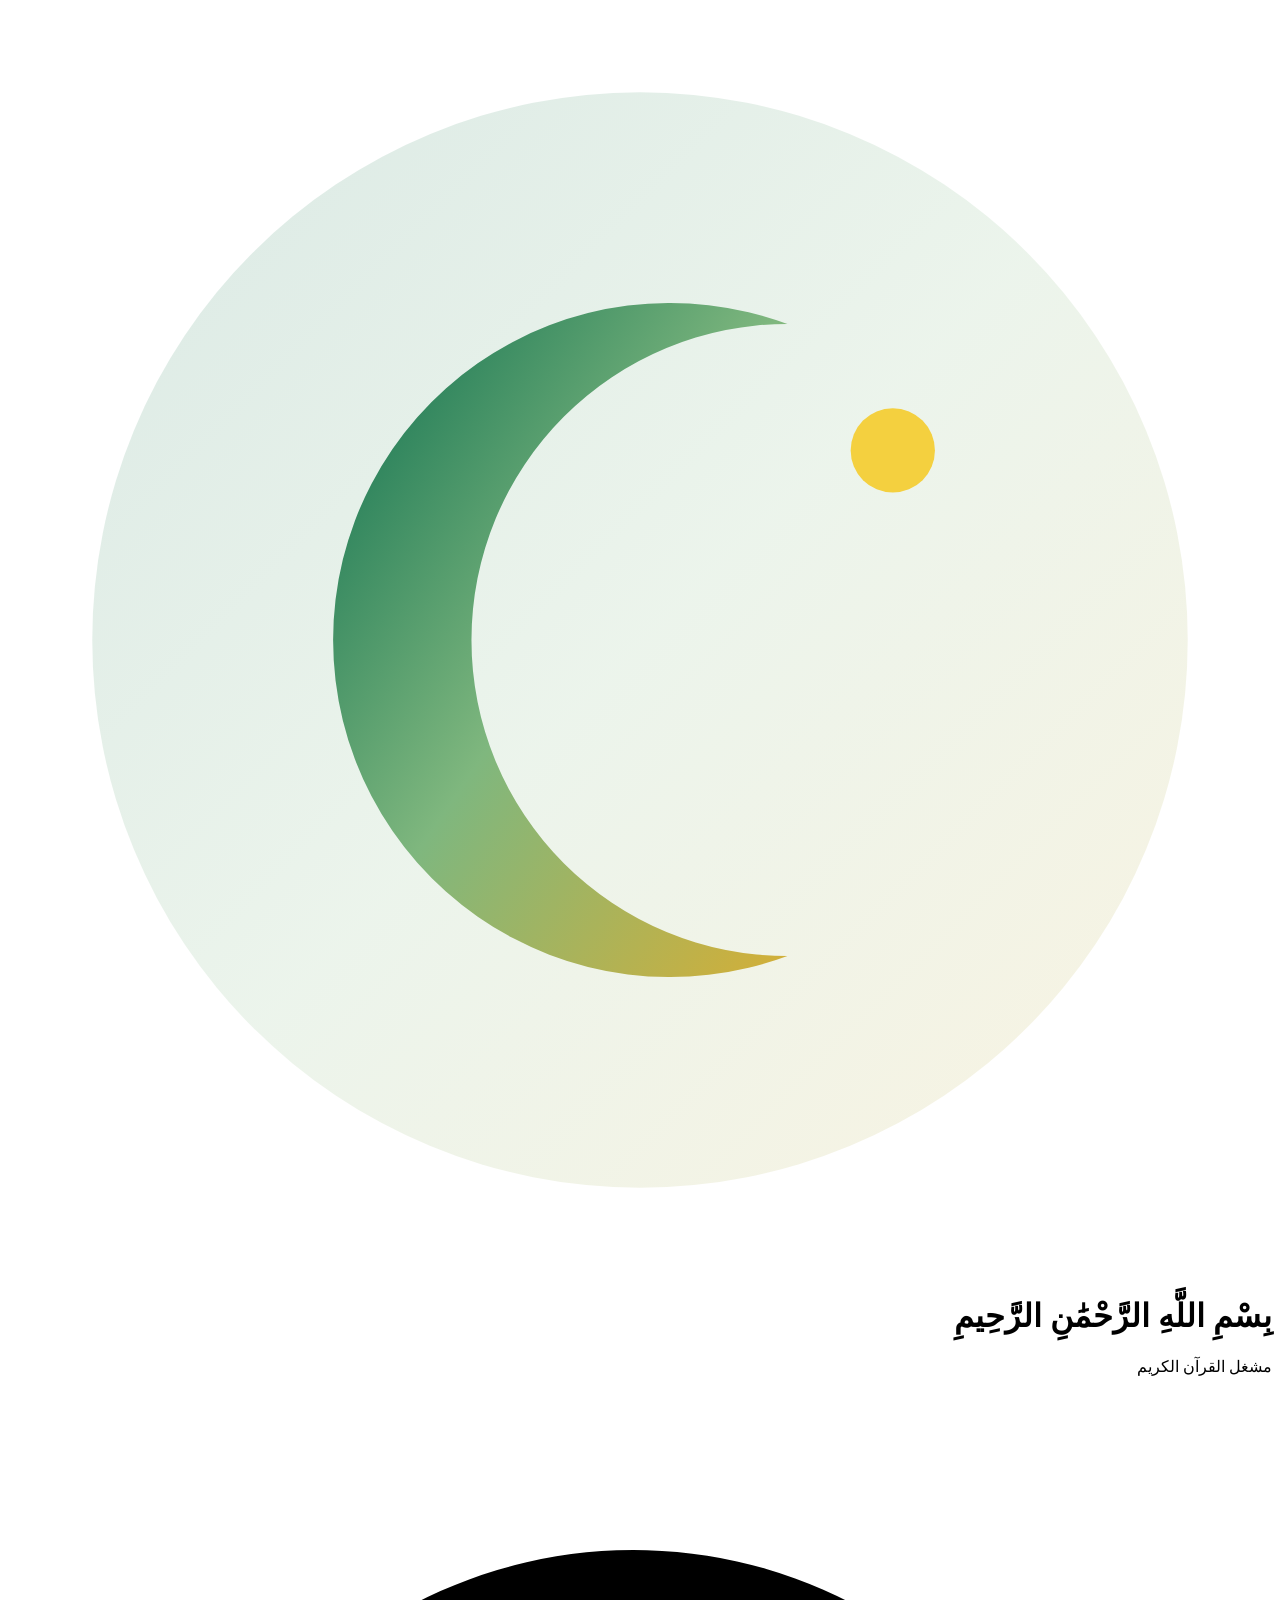
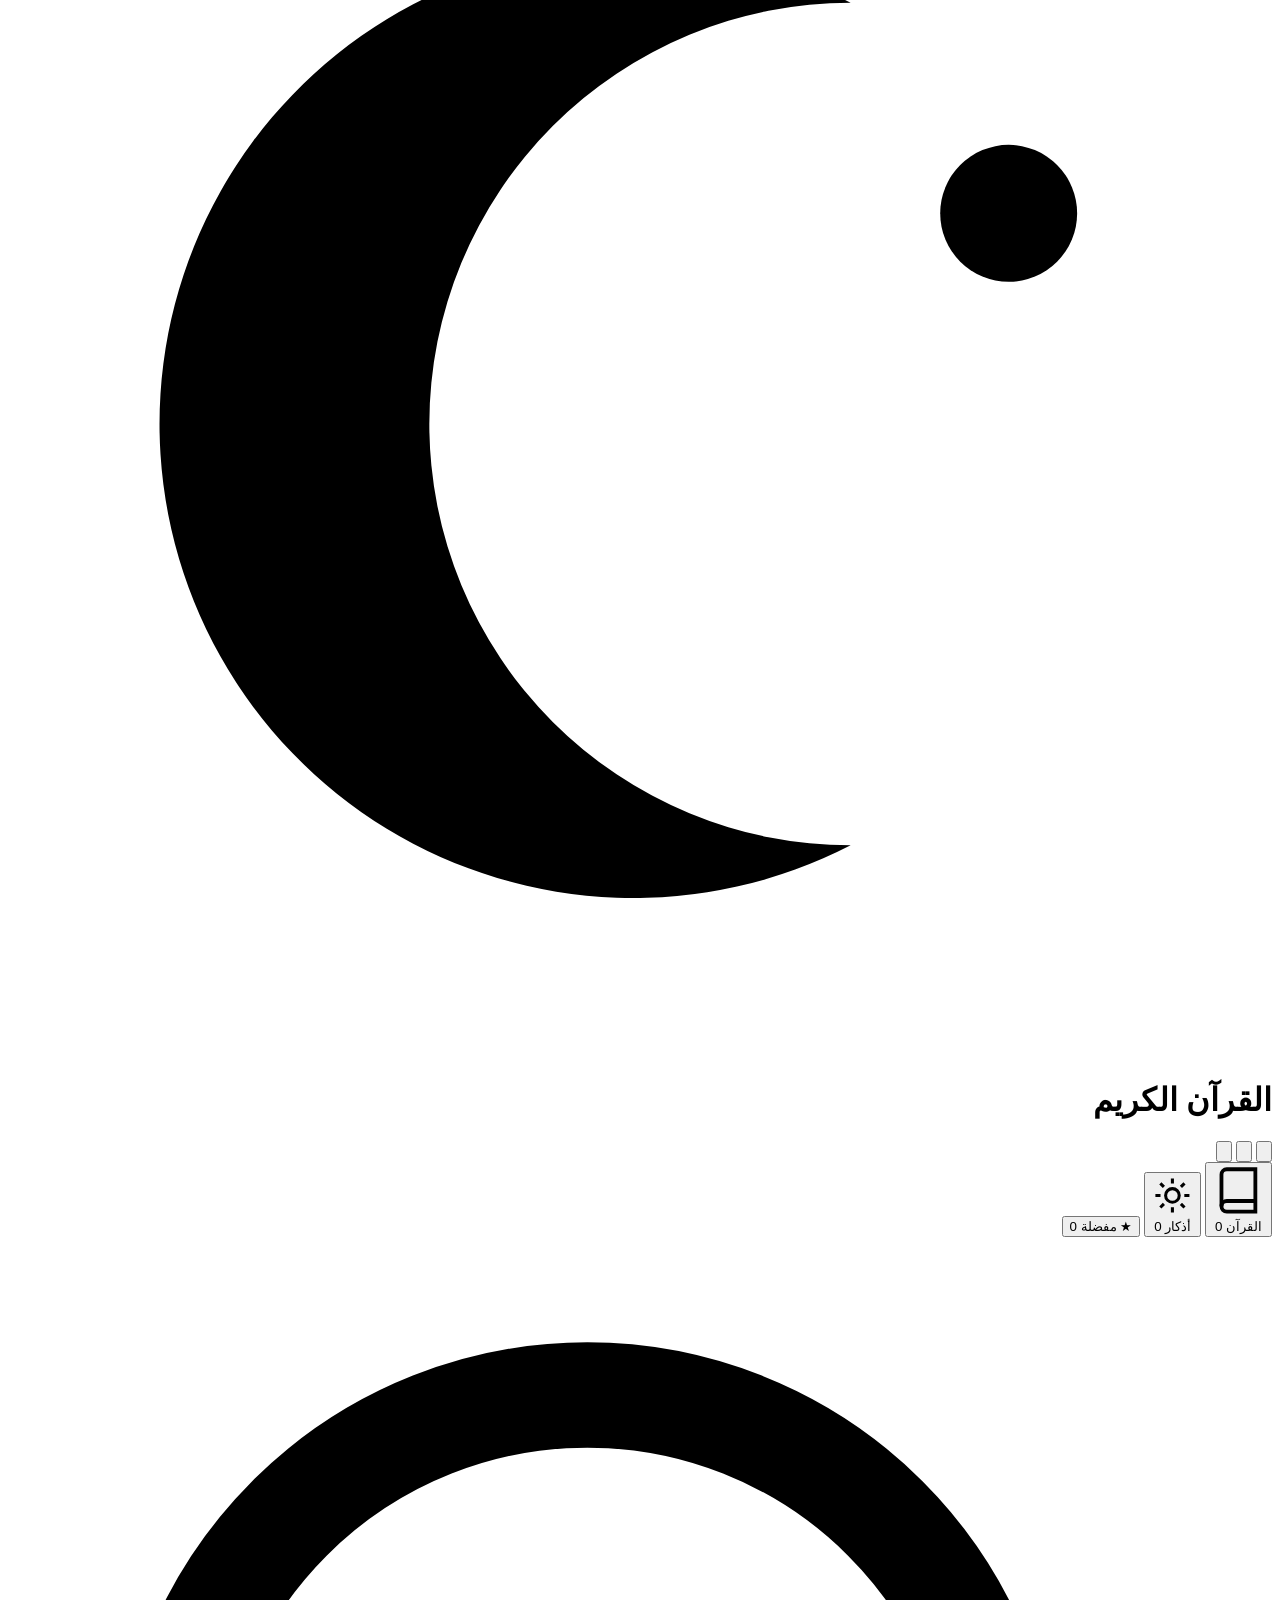
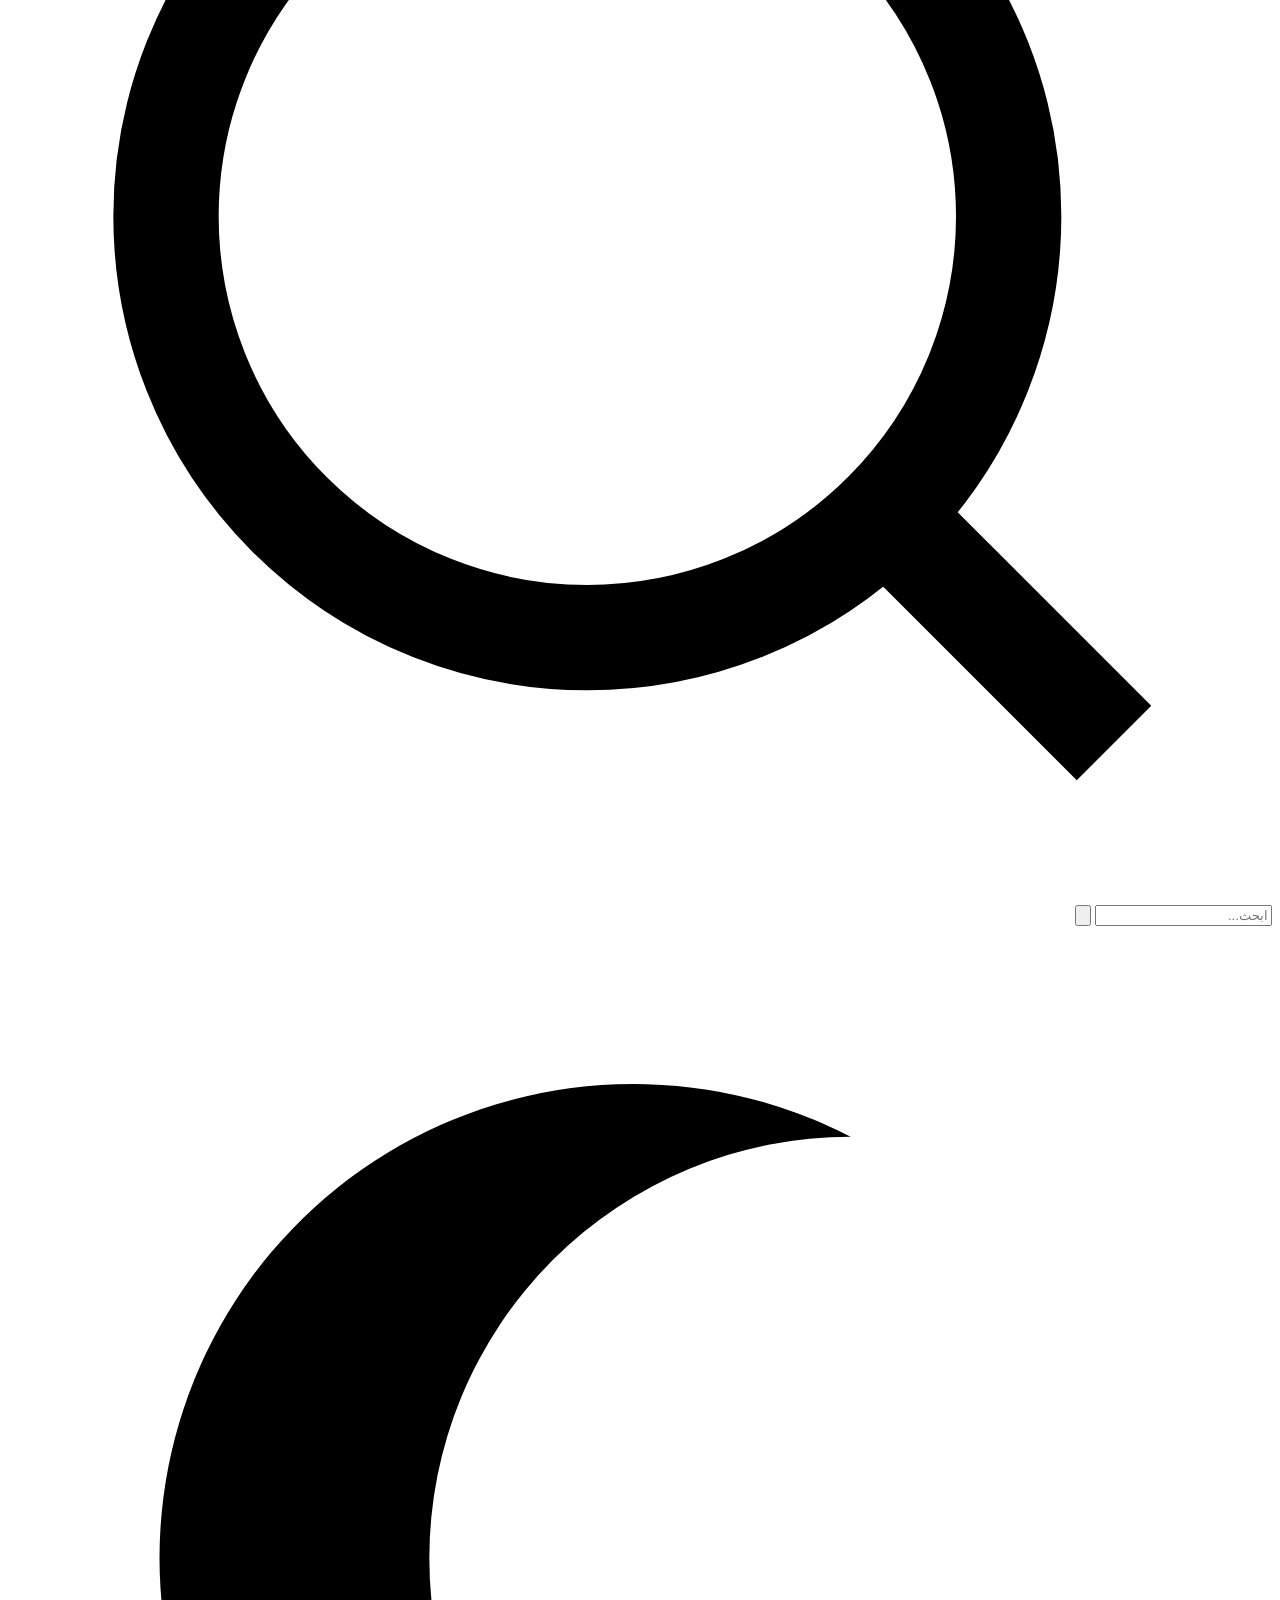
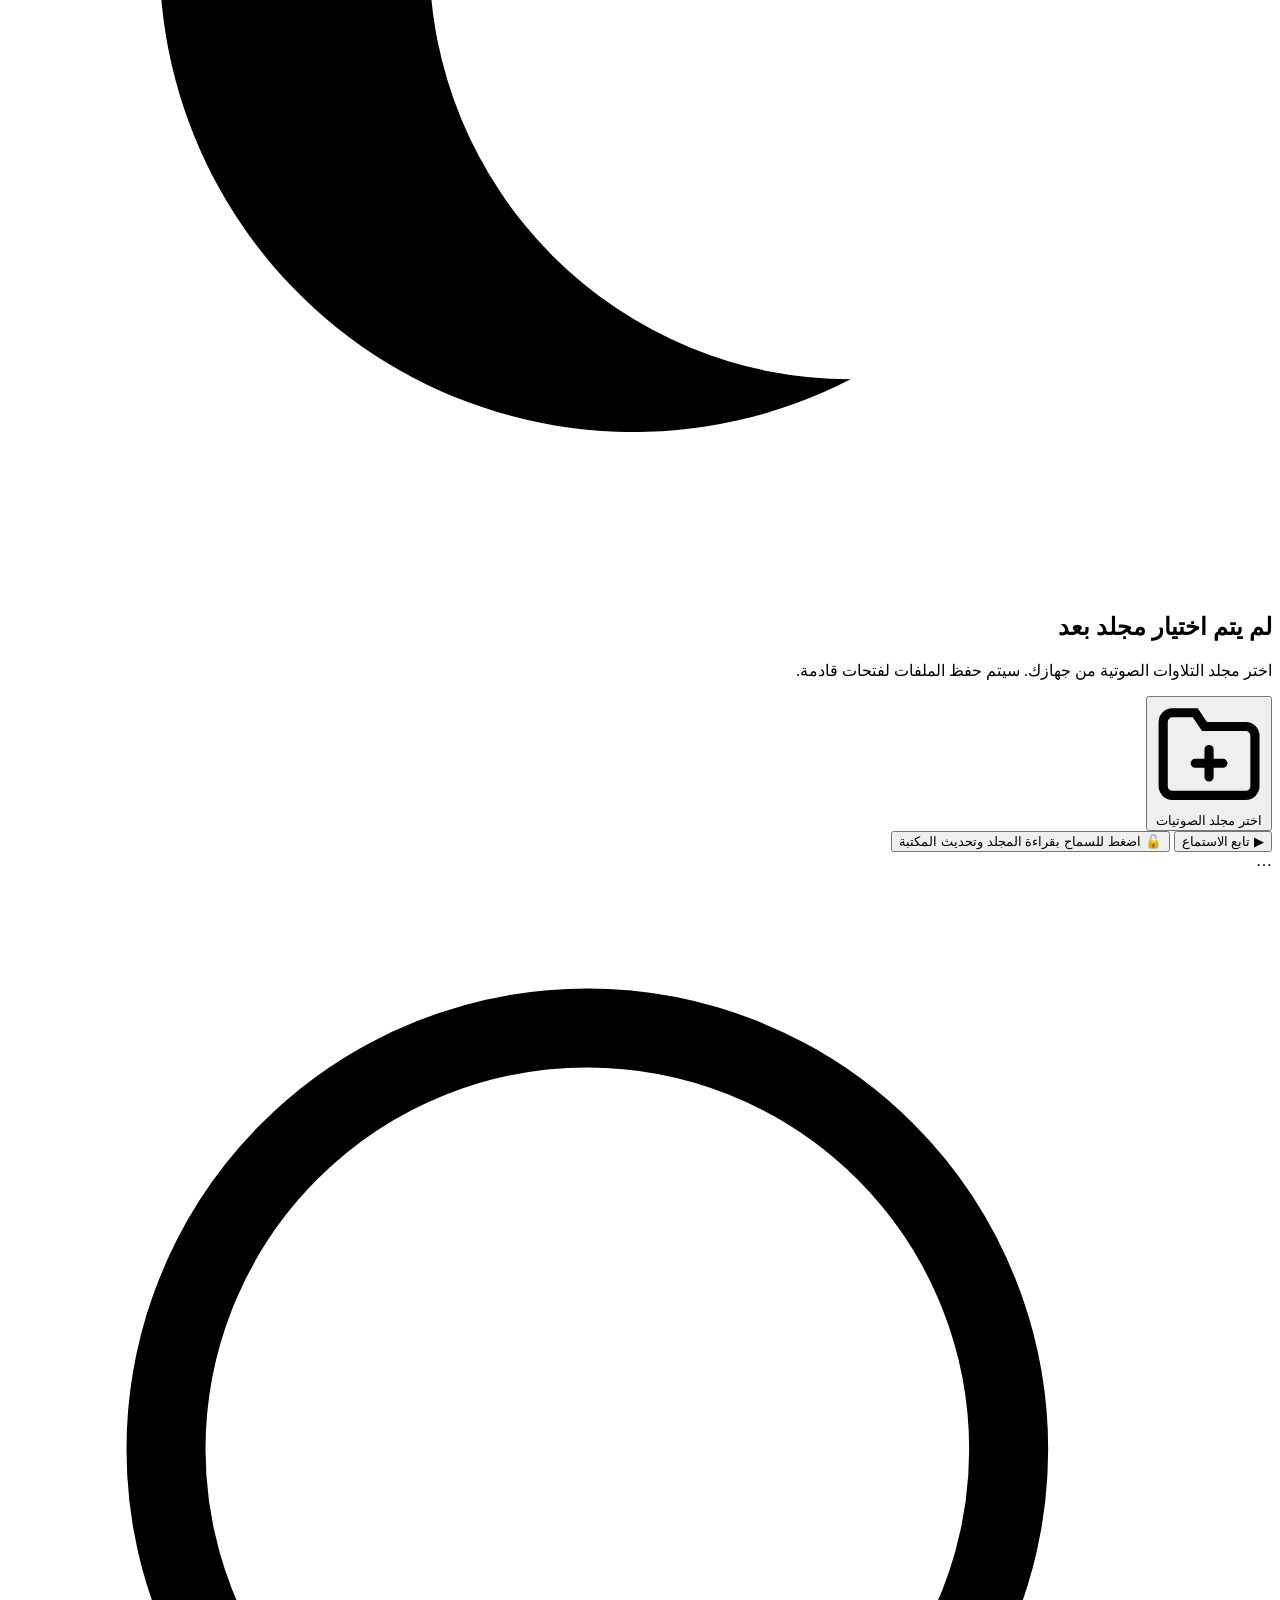
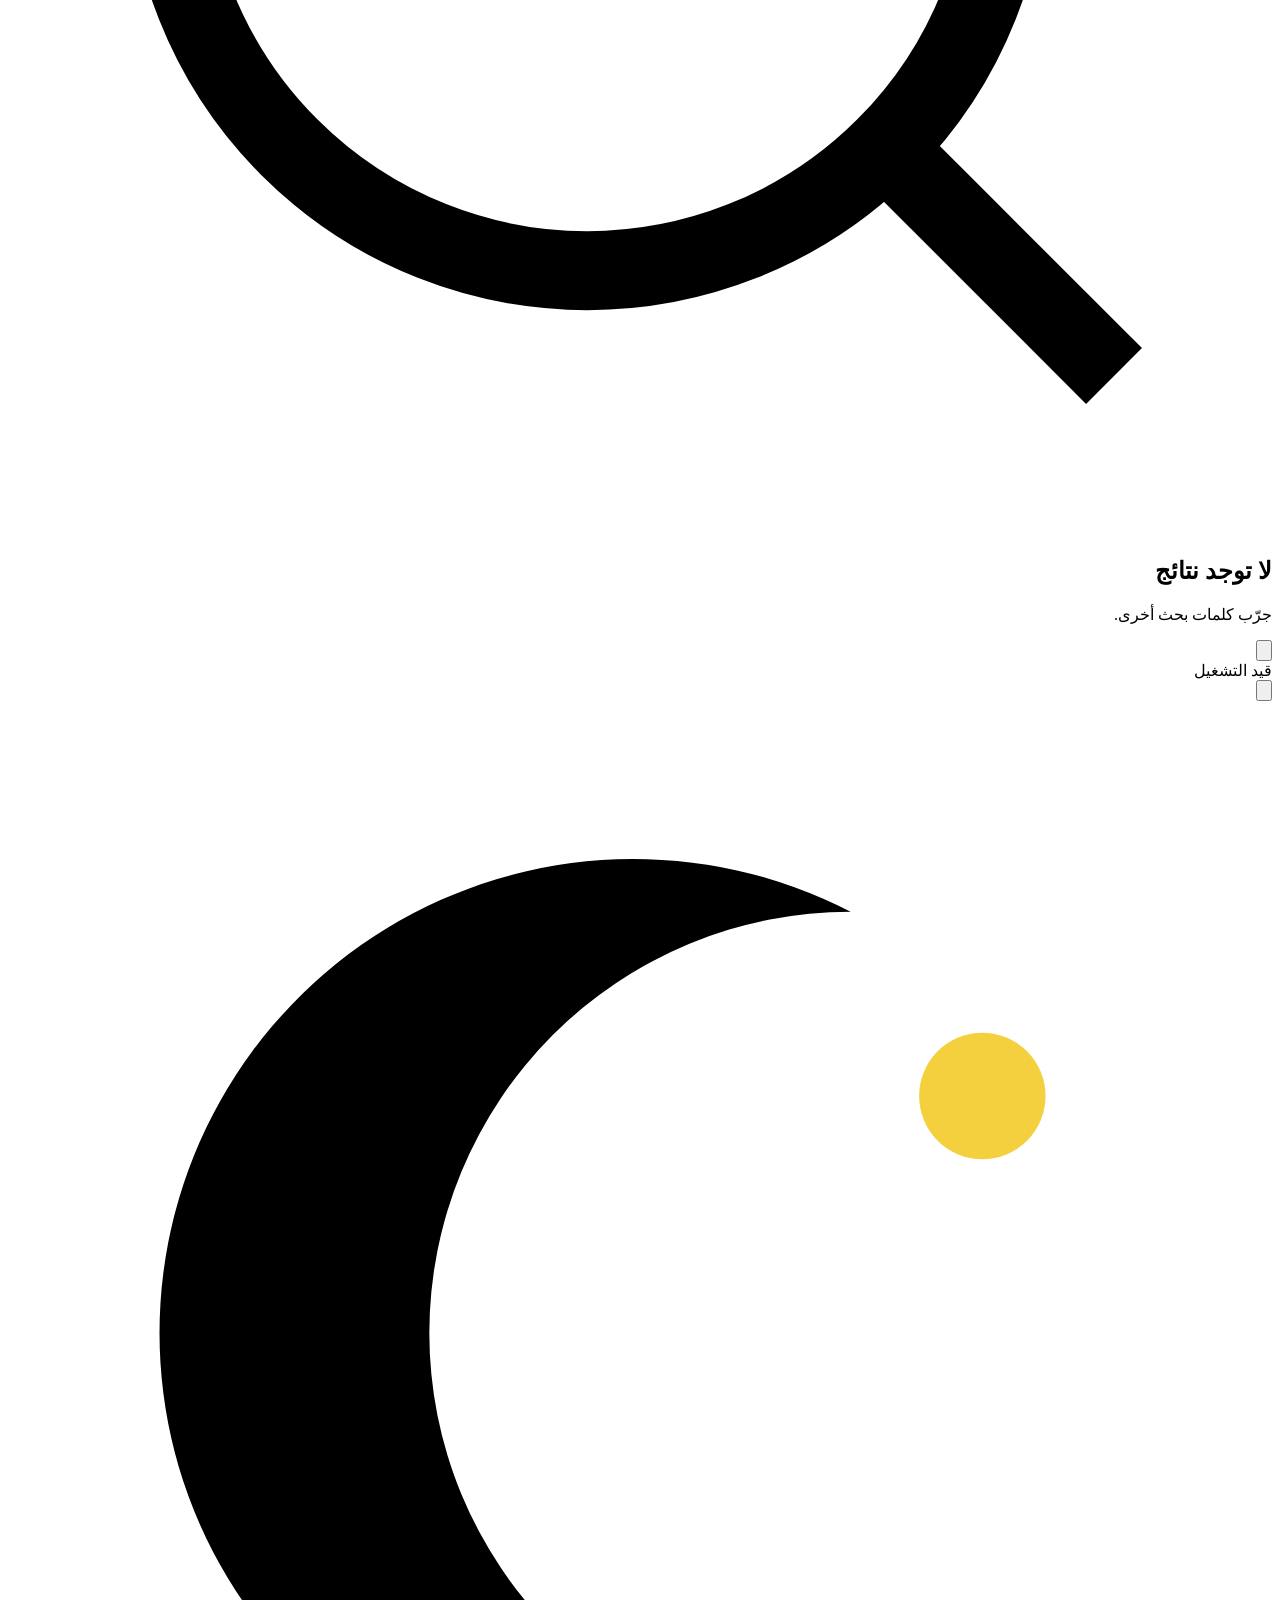
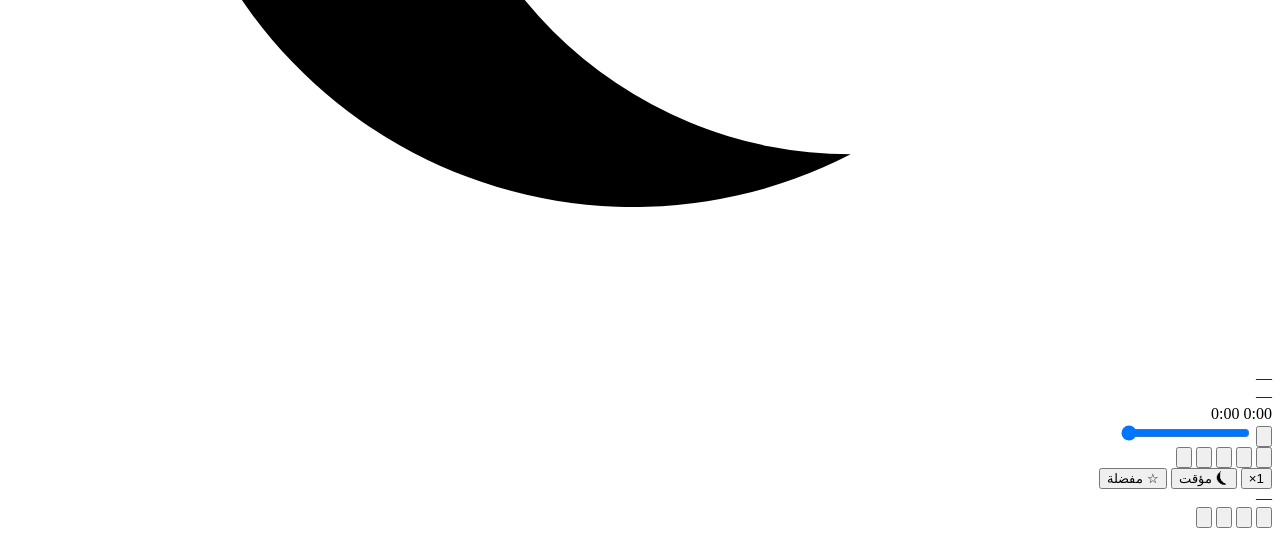
==== commit 6cf8d97c: "Update index.html" ====
--- a/index.html
+++ b/index.html
@@ -18,714 +18,7 @@
 
 <link href="https://fonts.googleapis.com/css2?family=Amiri:wght@400;700&display=swap" rel="stylesheet">
 
-<style>
-:root {
-  --green: #0B6E4F;
-  --green-mid: #3E8E6E;
-  --green-light: #7FB77E;
-  --gold: #F4D03F;
-  --amber: #D4AF37;
-  --grad-main: linear-gradient(135deg, #0B6E4F 0%, #3E8E6E 40%, #7FB77E 70%, #D4AF37 100%);
-  --grad-gold: linear-gradient(135deg, #F4D03F, #D4AF37);
-  --grad-text: linear-gradient(135deg, #0B6E4F, #7FB77E, #D4AF37);
-  --bg: #F5F7F5;
-  --bg-card: rgba(255,255,255,0.72);
-  --bg-elev: rgba(255,255,255,0.85);
-  --txt: #12241D;
-  --txt-2: #4A5F56;
-  --txt-3: #8A9A92;
-  --border: rgba(11,110,79,0.14);
-  --shadow-sm: 0 2px 8px rgba(11,60,40,0.08);
-  --shadow-md: 0 8px 24px rgba(11,60,40,0.12);
-  --shadow-lg: 0 16px 48px rgba(11,60,40,0.18);
-  --glow: 0 8px 32px rgba(11,110,79,0.3);
-  --r-sm: 12px; --r-md: 18px; --r-lg: 24px; --r-xl: 28px; --r-pill: 999px;
-  --ease: cubic-bezier(0.25,0.1,0.25,1);
-  --spring: cubic-bezier(0.34,1.56,0.64,1);
-  --font: -apple-system, BlinkMacSystemFont, "SF Pro", "Segoe UI", Tahoma, sans-serif;
-  --arabic: "Amiri", "Scheherazade New", "Traditional Arabic", "Segoe UI", Tahoma, serif;
-  --safe-top: env(safe-area-inset-top, 0px);
-  --safe-bottom: env(safe-area-inset-bottom, 0px);
-}
-
-[data-theme="dark"] {
-  --bg: #0A1512;
-  --bg-card: rgba(24,42,36,0.65);
-  --bg-elev: rgba(20,35,30,0.85);
-  --txt: #EAF2EE;
-  --txt-2: #A8BFB5;
-  --txt-3: #6E857B;
-  --border: rgba(127,183,126,0.2);
-  --shadow-sm: 0 2px 8px rgba(0,0,0,0.4);
-  --shadow-md: 0 8px 24px rgba(0,0,0,0.5);
-  --shadow-lg: 0 16px 48px rgba(0,0,0,0.6);
-}
-@media (prefers-color-scheme: dark) {
-  :root:not([data-theme="light"]) {
-    --bg: #0A1512;
-    --bg-card: rgba(24,42,36,0.65);
-    --bg-elev: rgba(20,35,30,0.85);
-    --txt: #EAF2EE;
-    --txt-2: #A8BFB5;
-    --txt-3: #6E857B;
-    --border: rgba(127,183,126,0.2);
-    --shadow-sm: 0 2px 8px rgba(0,0,0,0.4);
-    --shadow-md: 0 8px 24px rgba(0,0,0,0.5);
-    --shadow-lg: 0 16px 48px rgba(0,0,0,0.6);
-  }
-}
-
-*, *::before, *::after { box-sizing: border-box; margin: 0; padding: 0; -webkit-tap-highlight-color: transparent; }
-html { scroll-behavior: smooth; -webkit-text-size-adjust: 100%; }
-body {
-  font-family: var(--font);
-  background: var(--bg);
-  color: var(--txt);
-  min-height: 100vh;
-  min-height: 100dvh;
-  padding-bottom: calc(120px + var(--safe-bottom));
-  line-height: 1.5;
-  transition: background 0.3s var(--ease), color 0.3s var(--ease);
-}
-body::before {
-  content: "";
-  position: fixed;
-  inset: -20%;
-  z-index: -1;
-  background:
-    radial-gradient(circle at 20% 20%, rgba(11,110,79,0.14) 0%, transparent 45%),
-    radial-gradient(circle at 80% 30%, rgba(244,208,63,0.12) 0%, transparent 45%),
-    radial-gradient(circle at 50% 90%, rgba(127,183,126,0.12) 0%, transparent 50%);
-  animation: float 20s ease-in-out infinite alternate;
-  pointer-events: none;
-}
-@keyframes float {
-  0% { transform: translate(0,0) scale(1); }
-  100% { transform: translate(2%,-2%) scale(1.08); }
-}
-
-::-webkit-scrollbar { width: 8px; }
-::-webkit-scrollbar-thumb {
-  background: var(--grad-main);
-  border-radius: 99px;
-}
-
-button { font-family: inherit; cursor: pointer; border: none; background: none; color: inherit; }
-:focus-visible { outline: 3px solid var(--green-mid); outline-offset: 3px; }
-.hidden { display: none !important; }
-
-/* ═══ Splash ═══ */
-.splash {
-  position: fixed; inset: 0; z-index: 9999;
-  display: flex; flex-direction: column; align-items: center; justify-content: center;
-  gap: 24px;
-  background: var(--bg);
-  transition: opacity 0.6s var(--ease), visibility 0.6s;
-}
-.splash.hide { opacity: 0; visibility: hidden; pointer-events: none; }
-.splash svg { width: 120px; height: 120px; animation: pop 0.8s var(--spring), bob 3.5s ease-in-out 0.8s infinite; filter: drop-shadow(0 16px 32px rgba(11,110,79,0.4)); }
-@keyframes pop { from { opacity:0; transform: scale(0.5) rotate(-15deg); } to { opacity:1; transform: scale(1) rotate(0); } }
-@keyframes bob { 0%,100% { transform: translateY(0); } 50% { transform: translateY(-10px); } }
-.splash h1 {
-  font-family: var(--arabic);
-  font-size: clamp(1.6rem, 5vw, 2.4rem);
-  font-weight: 700;
-  background: var(--grad-text);
-  -webkit-background-clip: text; background-clip: text; -webkit-text-fill-color: transparent;
-  animation: fadeUp 0.7s 0.3s var(--ease) both;
-}
-.splash p { color: var(--txt-3); font-size: 0.9rem; animation: fadeUp 0.7s 0.5s var(--ease) both; }
-@keyframes fadeUp { from { opacity:0; transform: translateY(16px); } to { opacity:1; transform: translateY(0); } }
-
-/* ═══ Header ═══ */
-.header {
-  position: sticky; top: 0; z-index: 100;
-  padding: calc(12px + var(--safe-top)) 16px 12px;
-  background: var(--bg-elev);
-  backdrop-filter: blur(24px) saturate(180%);
-  -webkit-backdrop-filter: blur(24px) saturate(180%);
-  border-bottom: 1px solid var(--border);
-}
-.header-inner { max-width: 1400px; margin: 0 auto; display: flex; align-items: center; gap: 12px; }
-.brand { display: flex; align-items: center; gap: 10px; flex: 1; min-width: 0; }
-.brand-icon {
-  width: 44px; height: 44px; border-radius: 14px;
-  background: var(--grad-main);
-  display: grid; place-items: center;
-  box-shadow: var(--glow);
-  color: #FFF8E1; flex-shrink: 0;
-}
-.brand-icon svg { width: 26px; height: 26px; }
-.brand h1 {
-  font-family: var(--arabic);
-  font-size: clamp(1.2rem, 3.5vw, 1.6rem);
-  font-weight: 700;
-  background: var(--grad-text);
-  -webkit-background-clip: text; background-clip: text; -webkit-text-fill-color: transparent;
-  white-space: nowrap;
-}
-.header-actions { display: flex; gap: 8px; }
-.icon-btn {
-  width: 44px; height: 44px; border-radius: 50%;
-  border: 1px solid var(--border);
-  background: var(--bg-card);
-  backdrop-filter: blur(12px);
-  color: var(--txt);
-  display: grid; place-items: center;
-  box-shadow: var(--shadow-sm);
-  transition: transform 0.18s var(--spring), background 0.3s, box-shadow 0.3s;
-  position: relative; overflow: hidden;
-}
-.icon-btn:hover { background: var(--bg-elev); box-shadow: var(--shadow-md); }
-.icon-btn:active { transform: scale(0.9); }
-.icon-btn svg { width: 20px; height: 20px; }
-
-/* ═══ Tabs (sliding pill) ═══ */
-:root { --tabs-dur: 250ms; --tabs-ease: cubic-bezier(0.22, 1, 0.36, 1); --tab-h: 40px; }
-.tabs {
-  position: relative; z-index: 50;
-  max-width: 1400px; margin: 0 auto;
-  padding: 14px 16px 0;
-  animation: fadeUp 0.6s var(--ease) both;
-}
-.t-tabs {
-  position: relative;
-  display: flex; align-items: center; gap: 3px;
-  width: 100%; max-width: 420px; margin: 0 auto;
-  padding: 3px;
-  border-radius: 48px;
-  background: var(--bg-elev);
-  border: 1px solid var(--border);
-  box-shadow: var(--shadow-sm);
-}
-.t-tab {
-  position: relative; z-index: 1;
-  flex: 1;
-  appearance: none; border: 0; background: transparent;
-  height: var(--tab-h); padding: 4px 12px;
-  border-radius: 48px;
-  color: var(--txt-2);
-  font-size: 0.95rem; font-weight: 600;
-  display: flex; align-items: center; justify-content: center; gap: 8px;
-  transition: color var(--tabs-dur) var(--tabs-ease);
-}
-.t-tab svg { width: 18px; height: 18px; }
-.t-tab:not([aria-selected="true"]):hover,
-.t-tab[aria-selected="true"] { color: #fff; }
-.t-tab:not([aria-selected="true"]):hover { color: var(--txt); }
-.t-tab .count {
-  font-size: 0.78rem; padding: 2px 8px; border-radius: 99px;
-  background: var(--border); color: var(--txt-2); font-weight: 700;
-  transition: background var(--tabs-dur) var(--tabs-ease), color var(--tabs-dur) var(--tabs-ease);
-}
-.t-tab[aria-selected="true"] .count { background: rgba(255,255,255,0.28); color: #fff; }
-.t-tabs-pill {
-  position: absolute; top: 3px; left: 0;
-  height: var(--tab-h); width: 0;
-  background: var(--grad-main);
-  box-shadow: var(--glow);
-  border-radius: 48px;
-  transform: translateX(0);
-  transition: transform var(--tabs-dur) var(--tabs-ease), width var(--tabs-dur) var(--tabs-ease);
-  will-change: transform, width;
-  z-index: 0; pointer-events: none;
-}
-@media (prefers-reduced-motion: reduce) { .t-tabs-pill, .t-tab { transition: none !important; } }
-
-/* ═══ Toolbar ═══ */
-.toolbar {
-  position: relative; z-index: 40;
-  max-width: 1400px; margin: 0 auto;
-  padding: 12px 16px 8px;
-  display: flex; gap: 10px; flex-wrap: wrap;
-}
-.search-box { flex: 1; min-width: 200px; position: relative; }
-.search-box svg {
-  position: absolute; right: 16px; top: 50%; transform: translateY(-50%);
-  width: 18px; height: 18px; color: var(--txt-3); pointer-events: none;
-}
-.search-box input {
-  width: 100%;
-  padding: 14px 46px 14px 44px;
-  border-radius: var(--r-pill);
-  border: 1px solid var(--border);
-  background: var(--bg-elev);
-  color: var(--txt);
-  font-size: 1rem; font-family: inherit;
-  box-shadow: var(--shadow-sm);
-  transition: border-color 0.3s, box-shadow 0.3s;
-}
-.search-box input:focus {
-  outline: none;
-  border-color: var(--green-light);
-  box-shadow: 0 0 0 4px rgba(127,183,126,0.22), var(--shadow-sm);
-}
-.clear-btn {
-  position: absolute; left: 12px; top: 50%; transform: translateY(-50%);
-  width: 28px; height: 28px; border-radius: 50%;
-  background: var(--border); color: var(--txt-2);
-  display: none; place-items: center;
-}
-.clear-btn.visible { display: grid; }
-.clear-btn svg { width: 14px; height: 14px; }
-
-/* ═══ Content ═══ */
-.content {
-  position: relative; z-index: 10;
-  max-width: 1400px; margin: 0 auto;
-  padding: 8px 16px 24px;
-}
-.grid {
-  display: grid;
-  grid-template-columns: repeat(auto-fill, minmax(180px, 1fr));
-  gap: 16px;
-}
-.grid.list { grid-template-columns: 1fr; gap: 10px; }
-
-.card {
-  position: relative;
-  background: var(--bg-card);
-  border: 1px solid var(--border);
-  border-radius: var(--r-lg);
-  padding: 20px 16px;
-  cursor: pointer;
-  display: flex; flex-direction: column; align-items: center; text-align: center; gap: 14px;
-  box-shadow: var(--shadow-sm);
-  min-height: 170px;
-  transition: transform 0.3s var(--spring), box-shadow 0.3s, border-color 0.3s;
-  animation: cardIn 0.5s var(--spring) backwards;
-}
-@keyframes cardIn {
-  from { opacity:0; transform: translateY(24px) scale(0.94); }
-  to { opacity:1; transform: translateY(0) scale(1); }
-}
-.card:hover { transform: translateY(-6px) scale(1.015); box-shadow: var(--shadow-lg); border-color: var(--green-light); }
-.card:active { transform: translateY(-2px) scale(0.99); }
-.card.playing { border-color: var(--amber); box-shadow: 0 0 0 2px var(--amber), var(--shadow-lg); }
-
-.grid.list .card {
-  flex-direction: row; text-align: right;
-  min-height: auto; padding: 12px 16px;
-}
-
-.badge {
-  width: 64px; height: 64px; border-radius: 50%;
-  background: var(--grad-gold);
-  color: #4A3B00;
-  font-weight: 800; font-size: 1.5rem;
-  display: grid; place-items: center;
-  box-shadow: 0 6px 20px rgba(212,175,55,0.5);
-  font-family: var(--arabic); flex-shrink: 0;
-  transition: transform 0.3s var(--spring);
-}
-.card:hover .badge { transform: scale(1.08) rotate(-3deg); }
-.badge svg { width: 34px; height: 34px; color: #4A3B00; }
-.grid.list .badge { width: 50px; height: 50px; font-size: 1.2rem; }
-.grid.list .badge svg { width: 26px; height: 26px; }
-
-.card-body { flex: 1; min-width: 0; }
-.card-title {
-  font-family: var(--arabic);
-  font-size: 1.05rem; font-weight: 700;
-  color: var(--txt); line-height: 1.4;
-  display: -webkit-box; -webkit-line-clamp: 2; -webkit-box-orient: vertical; overflow: hidden;
-  word-break: break-word;
-}
-.grid.list .card-title { -webkit-line-clamp: 1; font-size: 1rem; }
-
-/* ═══ Empty ═══ */
-.empty {
-  display: flex; flex-direction: column; align-items: center; justify-content: center;
-  text-align: center; padding: 60px 24px; gap: 20px;
-  animation: fadeUp 0.6s var(--ease) both;
-}
-.empty-icon {
-  width: 120px; height: 120px; border-radius: 50%;
-  background: var(--grad-main);
-  display: grid; place-items: center;
-  color: #FFF8E1;
-  box-shadow: var(--shadow-md);
-  animation: bob 4s ease-in-out infinite;
-}
-.empty-icon svg { width: 60px; height: 60px; }
-.empty h2 {
-  font-family: var(--arabic);
-  font-size: 1.5rem; font-weight: 700;
-  background: var(--grad-text);
-  -webkit-background-clip: text; background-clip: text; -webkit-text-fill-color: transparent;
-}
-.empty p { color: var(--txt-2); max-width: 380px; font-size: 0.95rem; line-height: 1.7; }
-
-.btn-primary {
-  display: inline-flex; align-items: center; gap: 10px;
-  padding: 16px 32px; border-radius: var(--r-pill);
-  background: var(--grad-main); background-size: 200% 200%;
-  color: #fff; font-size: 1.05rem; font-weight: 700;
-  box-shadow: var(--glow);
-  transition: transform 0.18s var(--spring), background-position 0.6s, box-shadow 0.3s;
-}
-.btn-primary:hover { background-position: 100% 50%; box-shadow: 0 12px 40px rgba(11,110,79,0.45); transform: translateY(-2px); }
-.btn-primary:active { transform: scale(0.96); }
-.btn-primary svg { width: 22px; height: 22px; }
-
-.btn-secondary {
-  display: inline-flex; align-items: center; gap: 8px;
-  padding: 12px 24px; border-radius: var(--r-pill);
-  border: 1px solid var(--border); background: var(--bg-card);
-  color: var(--txt); font-weight: 600; font-size: 0.92rem;
-  box-shadow: var(--shadow-sm);
-}
-.btn-secondary:active { transform: scale(0.95); }
-
-/* ═══ Skeletons ═══ */
-.skel {
-  background: var(--bg-card); border: 1px solid var(--border);
-  border-radius: var(--r-lg); padding: 20px 16px;
-  min-height: 170px;
-  display: flex; flex-direction: column; align-items: center; gap: 14px;
-  position: relative; overflow: hidden;
-}
-.skel::after {
-  content: ""; position: absolute; inset: 0;
-  background: linear-gradient(90deg, transparent, rgba(255,255,255,0.35), transparent);
-  animation: shimmer 1.4s infinite;
-}
-@keyframes shimmer { from { transform: translateX(-100%); } to { transform: translateX(100%); } }
-.skel-c { width: 64px; height: 64px; border-radius: 50%; background: var(--border); }
-.skel-l { height: 12px; border-radius: 99px; background: var(--border); width: 80%; }
-.skel-l.short { width: 50%; }
-
-/* ═══════════════════════════════════════════════════════════════
-   🎵 Full Screen Player
-   ═══════════════════════════════════════════════════════════════ */
-.player {
-  position: fixed; inset: 0; z-index: 2000;
-  background: var(--bg);
-  display: flex; flex-direction: column;
-  padding: calc(16px + var(--safe-top)) 24px calc(24px + var(--safe-bottom));
-  transform: translateY(100%);
-  visibility: hidden;
-  transition: transform 0.5s var(--ease), visibility 0s 0.5s;
-  overflow-y: auto;
-  overflow-x: hidden;
-}
-.player.open { transform: translateY(0); visibility: visible; transition: transform 0.5s var(--ease); }
-.player::before {
-  content: "";
-  position: absolute; inset: 0; z-index: -1;
-  background:
-    radial-gradient(circle at 50% 20%, rgba(127,183,126,0.3) 0%, transparent 55%),
-    radial-gradient(circle at 50% 80%, rgba(244,208,63,0.2) 0%, transparent 55%);
-}
-
-.player-header {
-  display: flex; align-items: center; justify-content: space-between; gap: 12px;
-  max-width: 640px; width: 100%; margin: 0 auto 12px;
-  flex-shrink: 0;
-}
-.ph-btn {
-  width: 44px; height: 44px; border-radius: 50%;
-  border: 1px solid var(--border); background: var(--bg-card);
-  backdrop-filter: blur(12px);
-  display: grid; place-items: center;
-  transition: transform 0.18s var(--spring), background 0.3s;
-}
-.ph-btn:hover { background: var(--bg-elev); }
-.ph-btn:active { transform: scale(0.9); }
-.ph-btn svg { width: 20px; height: 20px; }
-
-.ph-title {
-  flex: 1; text-align: center;
-  font-family: var(--arabic); font-size: 1rem; font-weight: 700;
-  background: var(--grad-text);
-  -webkit-background-clip: text; background-clip: text; -webkit-text-fill-color: transparent;
-  white-space: nowrap; overflow: hidden; text-overflow: ellipsis;
-}
-
-/* المنطقة الرئيسية (فينيل + معلومات + تقدم) */
-.player-stage {
-  flex: 1;
-  display: flex; flex-direction: column; align-items: center; justify-content: center;
-  gap: 24px;
-  max-width: 480px; width: 100%; margin: 0 auto;
-  min-height: 0;
-}
-
-/* الفينيل */
-.vinyl-wrap {
-  position: relative;
-  width: min(200px, 40vh, 50vw);
-  height: min(200px, 40vh, 50vw);
-  flex-shrink: 0;
-  display: grid; place-items: center;
-}
-.vinyl-glow {
-  position: absolute; inset: -20px;
-  border-radius: 50%;
-  background: var(--grad-main);
-  opacity: 0.35; filter: blur(40px);
-  animation: pulse 3s ease-in-out infinite;
-}
-@keyframes pulse { 0%,100% { opacity:0.25; transform: scale(1); } 50% { opacity:0.5; transform: scale(1.06); } }
-.vinyl {
-  width: 100%; height: 100%; border-radius: 50%;
-  background: radial-gradient(circle at 50% 50%, #1a1a1a, #2a2a2a 30%, #0d0d0d 70%, #1a1a1a);
-  box-shadow: 0 20px 60px rgba(0,0,0,0.5), inset 0 0 60px rgba(0,0,0,0.8), 0 0 0 8px rgba(255,255,255,0.05), 0 0 0 16px rgba(0,0,0,0.3);
-  animation: spin 20s linear infinite;
-  animation-play-state: paused;
-  display: grid; place-items: center;
-  position: relative;
-}
-.vinyl.playing { animation-play-state: running; }
-@keyframes spin { to { transform: rotate(360deg); } }
-.vinyl::before {
-  content: ""; position: absolute; inset: 8%; border-radius: 50%;
-  background: repeating-radial-gradient(circle, transparent 0, transparent 3px, rgba(255,255,255,0.02) 3px, rgba(255,255,255,0.02) 4px);
-}
-.vinyl-label {
-  width: 44%; height: 44%; border-radius: 50%;
-  background: var(--grad-main);
-  display: grid; place-items: center;
-  box-shadow: inset 0 0 20px rgba(0,0,0,0.3), 0 4px 16px rgba(0,0,0,0.4);
-  position: relative; z-index: 2;
-}
-.vinyl-label svg { width: 60%; height: 60%; color: #FFF8E1; filter: drop-shadow(0 2px 4px rgba(0,0,0,0.35)); }
-
-.player-info { text-align: center; width: 100%; padding: 0 16px; }
-.player-num {
-  font-family: var(--arabic);
-  font-size: clamp(1.6rem, 5vw, 2.4rem);
-  font-weight: 800;
-  background: var(--grad-gold);
-  -webkit-background-clip: text; background-clip: text; -webkit-text-fill-color: transparent;
-  line-height: 1; margin-bottom: 6px;
-}
-.player-title {
-  font-family: var(--arabic);
-  font-size: clamp(1rem, 3.5vw, 1.3rem);
-  font-weight: 700; color: var(--txt); line-height: 1.4;
-  word-break: break-word;
-}
-
-/* شريط التقدم */
-.progress-wrap { width: 100%; display: flex; flex-direction: column; gap: 8px; padding: 0 4px; }
-.progress {
-  width: 100%; height: 6px; border-radius: 99px;
-  background: var(--border); cursor: pointer; position: relative;
-  transition: height 0.18s; touch-action: none;
-}
-.progress::before { content: ""; position: absolute; inset: -12px 0; }
-.progress:hover { height: 8px; }
-/* RTL: التعبئة تبدأ من اليمين */
-.progress-fill {
-  position: absolute;
-  top: 0; right: 0;
-  height: 100%; border-radius: 99px;
-  background: var(--grad-gold);
-  width: 0%;
-  transition: width 0.15s linear;
-}
-.progress-fill::after {
-  content: ""; position: absolute;
-  left: 0; top: 50%; transform: translate(-50%, -50%);
-  width: 14px; height: 14px; border-radius: 50%;
-  background: #fff; box-shadow: 0 2px 8px rgba(0,0,0,0.3);
-  opacity: 0; transition: opacity 0.18s;
-}
-.progress:hover .progress-fill::after { opacity: 1; }
-.time-row {
-  display: flex; justify-content: space-between;
-  font-size: 0.78rem; color: var(--txt-3);
-  font-variant-numeric: tabular-nums; font-weight: 500;
-}
-
-/* ═══════════════════════════════════════════════════════════════
-   منطقة التحكم الكاملة — ترتيب نهائي
-   ═══════════════════════════════════════════════════════════════ */
-.controls-area {
-  max-width: 480px; width: 100%; margin: 0 auto;
-  display: flex; flex-direction: column; gap: 16px;
-  flex-shrink: 0;
-  padding-top: 16px;
-}
-
-/* صف الصوت (فوق التحكم) */
-.volume-row {
-  display: flex; align-items: center; justify-content: center; gap: 12px;
-  padding: 0 8px;
-}
-.vol-btn {
-  width: 44px; height: 44px; border-radius: 50%;
-  background: var(--bg-card);
-  border: 1px solid var(--border);
-  display: grid; place-items: center;
-  transition: transform 0.18s, background 0.3s;
-  flex-shrink: 0;
-}
-.vol-btn:hover { background: var(--bg-elev); }
-.vol-btn:active { transform: scale(0.9); }
-.vol-btn svg { width: 20px; height: 20px; }
-.vol-btn.muted { color: var(--txt-3); }
-/* شريط تمرير الصوت */
-.volume-slider {
-  -webkit-appearance: none;
-  appearance: none;
-  width: 100%;
-  max-width: 220px;
-  height: 6px;
-  border-radius: 99px;
-  background: linear-gradient(to left, var(--amber) var(--v,100%), var(--border) var(--v,100%));
-  outline: none;
-  cursor: pointer;
-  /* RTL: نعكس الاتجاه */
-  direction: rtl;
-}
-.volume-slider::-webkit-slider-thumb {
-  -webkit-appearance: none;
-  appearance: none;
-  width: 18px; height: 18px; border-radius: 50%;
-  background: var(--grad-gold);
-  box-shadow: 0 2px 8px rgba(212,175,55,0.5);
-  cursor: pointer;
-  border: 2px solid #fff;
-}
-.volume-slider::-moz-range-thumb {
-  width: 18px; height: 18px; border-radius: 50%;
-  background: var(--grad-gold);
-  box-shadow: 0 2px 8px rgba(212,175,55,0.5);
-  cursor: pointer;
-  border: 2px solid #fff;
-}
-
-/* صف أزرار التحكم الرئيسي */
-.controls-main {
-  display: flex; align-items: center; justify-content: center;
-  gap: 16px;
-}
-
-.ctrl {
-  width: 52px; height: 52px; border-radius: 50%;
-  display: grid; place-items: center;
-  color: var(--txt);
-  transition: transform 0.18s var(--spring), background 0.3s, color 0.3s;
-}
-.ctrl:hover { background: var(--border); }
-.ctrl:active { transform: scale(0.88); }
-.ctrl svg { width: 24px; height: 24px; }
-.ctrl.active { color: var(--green-mid); }
-
-.ctrl.play {
-  width: 76px; height: 76px;
-  background: var(--grad-main); color: #fff;
-  box-shadow: 0 12px 40px rgba(11,110,79,0.5);
-}
-.ctrl.play:hover { background: var(--grad-main); box-shadow: 0 16px 50px rgba(11,110,79,0.6); }
-.ctrl.play:active { transform: scale(0.92); }
-.ctrl.play svg { width: 32px; height: 32px; }
-
-/* ═══════════════════════════════════════════════════════════════
-   🎵 Mini Player
-   ═══════════════════════════════════════════════════════════════ */
-.mini {
-  position: fixed;
-  bottom: calc(16px + var(--safe-bottom));
-  left: 50%;
-  transform: translate(-50%, 200%);
-  z-index: 1500;
-  width: calc(100% - 32px);
-  max-width: 560px;
-  padding: 10px 14px;
-  background: var(--bg-elev);
-  backdrop-filter: blur(24px) saturate(180%);
-  -webkit-backdrop-filter: blur(24px) saturate(180%);
-  border: 1px solid var(--border);
-  border-radius: var(--r-xl);
-  box-shadow: var(--shadow-lg);
-  transition: transform 0.4s var(--spring);
-  cursor: pointer;
-}
-.mini.visible { transform: translate(-50%, 0); }
-
-.mini-inner { display: flex; align-items: center; gap: 12px; }
-
-.mini-vinyl {
-  width: 48px; height: 48px; border-radius: 50%;
-  background: radial-gradient(circle, #1a1a1a, #2a2a2a 40%, #0d0d0d 70%, #1a1a1a);
-  box-shadow: 0 4px 12px rgba(0,0,0,0.4);
-  flex-shrink: 0;
-  position: relative;
-  display: grid; place-items: center;
-  animation: spin 20s linear infinite;
-  animation-play-state: paused;
-  border: 2px solid var(--border);
-}
-.mini-vinyl.playing { animation-play-state: running; }
-.mini-vinyl::after {
-  content: ""; position: absolute;
-  width: 40%; height: 40%; border-radius: 50%;
-  background: var(--grad-main);
-}
-
-.mini-info { flex: 1; min-width: 0; }
-.mini-title {
-  font-family: var(--arabic);
-  font-size: 0.9rem; font-weight: 700;
-  white-space: nowrap; overflow: hidden; text-overflow: ellipsis;
-  color: var(--txt);
-}
-.mini-progress {
-  height: 3px; border-radius: 99px; background: var(--border);
-  margin-top: 6px; overflow: hidden; position: relative;
-}
-.mini-progress-fill {
-  position: absolute; top: 0; right: 0; height: 100%;
-  background: var(--grad-gold); width: 0%;
-  transition: width 0.2s linear; border-radius: 99px;
-}
-
-.mini-controls { display: flex; align-items: center; gap: 4px; flex-shrink: 0; }
-.mini-btn {
-  width: 38px; height: 38px; border-radius: 50%;
-  display: grid; place-items: center;
-  color: var(--txt);
-  transition: transform 0.18s, background 0.3s;
-}
-.mini-btn:hover { background: var(--border); }
-.mini-btn:active { transform: scale(0.88); }
-.mini-btn svg { width: 18px; height: 18px; }
-.mini-btn.play {
-  width: 44px; height: 44px;
-  background: var(--grad-main); color: #fff;
-  box-shadow: var(--glow);
-}
-.mini-btn.play svg { width: 20px; height: 20px; }
-
-/* ═══ Responsive ═══ */
-@media (max-width: 640px) {
-  .grid { grid-template-columns: repeat(auto-fill, minmax(150px, 1fr)); gap: 12px; }
-  .card { padding: 16px 12px; min-height: 150px; }
-  .badge { width: 54px; height: 54px; font-size: 1.25rem; }
-  .badge svg { width: 28px; height: 28px; }
-  .ctrl { width: 46px; height: 46px; }
-  .ctrl svg { width: 22px; height: 22px; }
-  .ctrl.play { width: 68px; height: 68px; }
-  .ctrl.play svg { width: 28px; height: 28px; }
-  .player { padding: calc(12px + var(--safe-top)) 16px calc(16px + var(--safe-bottom)); }
-  .controls-main { gap: 10px; }
-}
-@media (max-width: 380px) {
-  .grid { grid-template-columns: 1fr 1fr; gap: 10px; }
-  .badge { width: 48px; height: 48px; font-size: 1.1rem; }
-  .badge svg { width: 24px; height: 24px; }
-}
-
-@media (prefers-reduced-motion: reduce) {
-  *, *::before, *::after { animation-duration: 0.01ms !important; animation-iteration-count: 1 !important; transition-duration: 0.01ms !important; }
-}
-.search-box input::-webkit-search-cancel-button { -webkit-appearance: none; display: none; }
-.toast { position: fixed; left: 50%; bottom: calc(100px + var(--safe-bottom)); transform: translate(-50%, 20px); z-index: 3000; max-width: calc(100% - 32px); padding: 12px 20px; border-radius: var(--r-pill); background: var(--txt); color: var(--bg); font-size: 0.9rem; font-weight: 600; opacity: 0; pointer-events: none; transition: opacity 0.3s, transform 0.3s; text-align: center; }
-.toast.show { opacity: 1; transform: translate(-50%, 0); }
-</style>
+<link rel="stylesheet" href="css/style.css">
 </head>
 <body>
 
@@ -801,6 +94,9 @@
       </svg>
       أذكار <span class="count" id="aCount">0</span>
     </button>
+    <button class="t-tab" role="tab" aria-selected="false" data-tab="favs" id="tabFavs">
+      ★ مفضلة <span class="count" id="fCount">0</span>
+    </button>
   </div>
 </div>
 
@@ -833,6 +129,10 @@
       اختر مجلد الصوتيات
     </button>
   </div>
+  <button class="resume hidden" id="resumeBtn"><span>▶ تابع الاستماع</span><b id="resumeName"></b><small id="resumeTime"></small></button>
+  <button class="resume perm hidden" id="permBtn">🔓 اضغط للسماح بقراءة المجلد وتحديث المكتبة</button>
+  <div class="import hidden" id="imp" role="status"><div class="imp-top"><span id="impName">…</span><b id="impCount"></b></div><div class="imp-track"><i id="impFill"></i></div></div>
+
 
   <div class="grid hidden" id="grid"></div>
 
@@ -938,6 +238,11 @@
         </svg>
       </button>
     </div>
+    <div class="p-extra">
+      <button class="chip" id="speedBtn" aria-label="سرعة التشغيل">1×</button>
+      <button class="chip" id="sleepBtn" aria-label="مؤقت النوم">⏾ مؤقت</button>
+      <button class="chip" id="favBtn" aria-label="المفضلة">☆ مفضلة</button>
+    </div>
   </div>
 
   <audio id="audio" preload="metadata"></audio>
@@ -972,758 +277,6 @@
 
 <div class="toast" id="toast" role="status" aria-live="polite"></div>
 
-<script>
-(function() {
-  'use strict';
-  const store = {
-    get(k) { try { return localStorage.getItem(k); } catch (e) { return null; } },
-    set(k, v) { try { localStorage.setItem(k, v); } catch (e) {} },
-  };
-
-  // ═══ State ═══
-  const S = {
-    all: [],
-    quran: [],
-    athkar: [],
-    currentTab: 'quran',
-    filtered: [],
-    query: '',
-    sortBy: 'num',
-    view: 'grid',
-    theme: 'auto',
-    dirName: '',
-    currentIdx: -1,
-    isPlaying: false,
-    isShuffle: false,
-    isRepeat: false,
-    isMuted: false,
-    miniMode: false,
-    currentURL: null,
-    queue: [], curPath: null, hist: [],
-  };
-
-  const AUDIO_EXT = ['mp3','wav','ogg','m4a','aac','flac','opus','webm'];
-  const ATHKAR_KW = ['أذكار','اذكار','ذكر','دعاء','أدعية','ادعية','تسبيح','استغفار','أسماء الله','اسماء الله'];
-
-  // ═══ أسماء السور (للتعرّف التلقائي على رقم السورة) ═══
-  const SURAHS = 'الفاتحة البقرة عمران النساء المائدة الأنعام الأعراف الأنفال التوبة يونس هود يوسف الرعد إبراهيم الحجر النحل الإسراء الكهف مريم طه الأنبياء الحج المؤمنون النور الفرقان الشعراء النمل القصص العنكبوت الروم لقمان السجدة الأحزاب سبأ فاطر يس الصافات ص الزمر غافر فصلت الشورى الزخرف الدخان الجاثية الأحقاف محمد الفتح الحجرات ق الذاريات الطور النجم القمر الرحمن الواقعة الحديد المجادلة الحشر الممتحنة الصف الجمعة المنافقون التغابن الطلاق التحريم الملك القلم الحاقة المعارج نوح الجن المزمل المدثر القيامة الإنسان المرسلات النبأ النازعات عبس التكوير الانفطار المطففين الانشقاق البروج الطارق الأعلى الغاشية الفجر البلد الشمس الليل الضحى الشرح التين العلق القدر البينة الزلزلة العاديات القارعة التكاثر العصر الهمزة الفيل قريش الماعون الكوثر الكافرون النصر المسد الإخلاص الفلق الناس'.split(' ');
-
-  const SURAHS_EN = "Al-Fatihah|Al-Baqarah|Ali 'Imran|An-Nisa|Al-Ma'idah|Al-An'am|Al-A'raf|Al-Anfal|At-Tawbah|Yunus|Hud|Yusuf|Ar-Ra'd|Ibrahim|Al-Hijr|An-Nahl|Al-Isra|Al-Kahf|Maryam|Taha|Al-Anbiya|Al-Hajj|Al-Mu'minun|An-Nur|Al-Furqan|Ash-Shu'ara|An-Naml|Al-Qasas|Al-Ankabut|Ar-Rum|Luqman|As-Sajdah|Al-Ahzab|Saba|Fatir|Ya-Sin|As-Saffat|Sad|Az-Zumar|Ghafir|Fussilat|Ash-Shura|Az-Zukhruf|Ad-Dukhan|Al-Jathiyah|Al-Ahqaf|Muhammad|Al-Fath|Al-Hujurat|Qaf|Adh-Dhariyat|At-Tur|An-Najm|Al-Qamar|Ar-Rahman|Al-Waqi'ah|Al-Hadid|Al-Mujadila|Al-Hashr|Al-Mumtahanah|As-Saff|Al-Jumu'ah|Al-Munafiqun|At-Taghabun|At-Talaq|At-Tahrim|Al-Mulk|Al-Qalam|Al-Haqqah|Al-Ma'arij|Nuh|Al-Jinn|Al-Muzzammil|Al-Muddaththir|Al-Qiyamah|Al-Insan|Al-Mursalat|An-Naba|An-Nazi'at|Abasa|At-Takwir|Al-Infitar|Al-Mutaffifin|Al-Inshiqaq|Al-Buruj|At-Tariq|Al-A'la|Al-Ghashiyah|Al-Fajr|Al-Balad|Ash-Shams|Al-Layl|Ad-Duha|Ash-Sharh|At-Tin|Al-Alaq|Al-Qadr|Al-Bayyinah|Az-Zalzalah|Al-Adiyat|Al-Qari'ah|At-Takathur|Al-Asr|Al-Humazah|Al-Fil|Quraysh|Al-Ma'un|Al-Kawthar|Al-Kafirun|An-Nasr|Al-Masad|Al-Ikhlas|Al-Falaq|An-Nas".split('|');
-
-  // ═══ IndexedDB ═══
-  const DB = 'quran_db_v1', STORE = 'files';
-
-  function openDB() {
-    return new Promise((res, rej) => {
-      const req = indexedDB.open(DB, 1);
-      req.onerror = () => rej(req.error);
-      req.onsuccess = () => res(req.result);
-      req.onupgradeneeded = e => {
-        const db = e.target.result;
-        if (!db.objectStoreNames.contains(STORE)) {
-          db.createObjectStore(STORE, { keyPath: 'path' });
-        }
-      };
-    });
-  }
-
-  async function saveToDB(files) {
-    const db = await openDB();
-    const tx = db.transaction(STORE, 'readwrite');
-    const store = tx.objectStore(STORE);
-    await new Promise((res, rej) => {
-      const r = store.clear();
-      r.onsuccess = res; r.onerror = rej;
-    });
-    for (const f of files) {
-      store.put({
-        path: f.path, name: f.name, size: f.size, type: f.type,
-        ext: f.ext, lastModified: f.lastModified, title: f.title,
-        num: f.num, category: f.category, blob: f.file,
-      });
-    }
-    return new Promise((res, rej) => {
-      tx.oncomplete = res; tx.onerror = () => rej(tx.error); tx.onabort = () => rej(tx.error);
-    });
-  }
-
-  async function loadFromDB() {
-    const db = await openDB();
-    const tx = db.transaction(STORE, 'readonly');
-    const req = tx.objectStore(STORE).getAll();
-    return new Promise((res, rej) => {
-      req.onsuccess = () => res(req.result || []);
-      req.onerror = () => rej(req.error);
-    });
-  }
-
-  // ═══ Helpers ═══
-  const $ = id => document.getElementById(id);
-  const ext = n => { const p = n.split('.'); return p.length > 1 ? p.pop().toLowerCase() : ''; };
-  const isAudio = n => AUDIO_EXT.includes(ext(n));
-  const esc = s => { const d = document.createElement('div'); d.textContent = s; return d.innerHTML; };
-
-  function extractNum(name) {
-    const m = name.match(/\d+/g);
-    if (!m) return null;
-    for (const x of m) {
-      const n = parseInt(x, 10);
-      if (n >= 1 && n <= 6236) return n;
-    }
-    return null;
-  }
-
-  // ⏱️ تنسيق الوقت — يدعم الساعات
-  function fmtTime(sec) {
-    if (!isFinite(sec) || sec < 0) return '0:00';
-    const t = Math.floor(sec);
-    const h = Math.floor(t / 3600);
-    const m = Math.floor((t % 3600) / 60);
-    const s = t % 60;
-    if (h > 0) return h + ':' + String(m).padStart(2, '0') + ':' + String(s).padStart(2, '0');
-    return m + ':' + String(s).padStart(2, '0');
-  }
-
-  function detectCat(title, name, path) {
-    const t = norm((title || '') + ' ' + (name || '') + ' ' + dirOf(path).join(' '));
-    for (const kw of ATHKAR_KW) if (t.includes(norm(kw))) return 'athkar';
-    return 'quran';
-  }
-
-  const displayName = f => f.title || f.name;
-  const norm = s => (s || '').toLowerCase().replace(/[\u064B-\u065F\u0670\u0640]/g, '').replace(/[أإآٱ]/g, 'ا').replace(/ى/g, 'ي').replace(/ة/g, 'ه');
-  const stripAl = w => w.replace(/^ال(?=.{2,})/, '');
-  const SURAH_MAP = {};
-  SURAHS.forEach((n, i) => { SURAH_MAP[stripAl(norm(n))] = i + 1; });
-  // "سورة البقرة" / "سورة آل عمران" / أو اسم قصير وحده؛ الأجزاء اللاتينية والأرقام تُتجاهل
-  function surahByName(text) {
-    const tk = norm(text).split(/[^\u0621-\u064A]+/).filter(Boolean);
-    const i = tk.indexOf('سوره');
-    if (i >= 0) { let j = i + 1; if (tk[j] === 'ال') j++; return SURAH_MAP[stripAl(tk[j] || '')] || 0; }
-    return tk.length <= 2 ? (SURAH_MAP[stripAl(tk[0] || '')] || 0) : 0;
-  }
-  // أسماء لاتينية: Al-Fatihah / Surah Yasin / Al-Kaafiroon ... (تطبيع بسيط للتهجئات)
-  const EN_SKIP = new Set(['al', 'an', 'ar', 'as', 'ash', 'at', 'ath', 'ad', 'adh', 'az', 'ali', 'the', 'surah', 'surat', 'sura']);
-  const enTokens = t => (t || '').normalize('NFD').replace(/[\u0300-\u036f'’ʿʾ`]/g, '').toLowerCase().split(/[^a-z]+/).filter(Boolean);
-  const enKey = a => a.join('').replace(/w/g, 'u').replace(/y/g, 'i').replace(/oo/g, 'u').replace(/ee/g, 'i').replace(/(.)h/g, '$1').replace(/(.)\1+/g, '$1');
-  const EN_MAP = {};
-  SURAHS_EN.forEach((n, i) => { EN_MAP[enKey(enTokens(n).filter(w => !EN_SKIP.has(w)))] = i + 1; });
-  function surahByEn(text) {
-    const raw = enTokens(text);
-    const hasWord = raw.some(w => w === 'surah' || w === 'surat' || w === 'sura');
-    const tk = raw.filter(w => !EN_SKIP.has(w));
-    if (!hasWord && tk.length > 2) return 0;
-    for (let i = 0; i < tk.length; i++) {
-      const one = EN_MAP[enKey([tk[i]])];
-      if (one) return one;
-      const two = tk[i + 1] && EN_MAP[enKey([tk[i], tk[i + 1]])];
-      if (two) return two;
-    }
-    return 0;
-  }
-  const dirOf = p => (p || '').split('/').slice(0, -1);
-  // عرض مرتّب: يحذف بادئة الرقم والجزء الإنجليزي إن وُجد عربي
-  function cleanTitle(t) {
-    let x = (t || '').replace(/^\s*\d+\s*[-–—.:_)]*\s*/, '');
-    if (/[\u0600-\u06FF]/.test(x) && /[A-Za-z]/.test(x)) {
-      const a = x.replace(/\([^)]*[A-Za-z][^)]*\)/g, '').replace(/[A-Za-z][A-Za-z'’\-\s]*/g, '').replace(/^[\s\-–—.:_]+|[\s\-–—.:_]+$/g, '');
-      if (a) x = a;
-    }
-    return x || t;
-  }
-  function assignMeta(f) {
-    f.category = detectCat(f.title, f.name, f.path);
-    const byName = f.category === 'quran' ? (surahByName(f.title) || surahByName(f.name) || surahByName(dirOf(f.path).pop()) || surahByEn(f.title) || surahByEn(f.name)) : 0;
-    f.num = byName || (extractNum(f.title || '') ?? extractNum(f.name));
-  }
-  let toastT;
-  function toast(m) { const t = $('toast'); t.textContent = m; t.classList.add('show'); clearTimeout(toastT); toastT = setTimeout(() => t.classList.remove('show'), 2600); }
-
-  // ═══ أيقونات الأذكار ═══
-  function athkarIcon(title, name) {
-    const t = ((title || '') + ' ' + (name || '')).toLowerCase();
-    if (t.includes('صباح')) return { svg: '<svg viewBox="0 0 24 24" fill="none" stroke="currentColor" stroke-width="2" stroke-linecap="round"><circle cx="12" cy="12" r="4"/><path d="M12 2v3M12 19v3M2 12h3M19 12h3M4.9 4.9l2.1 2.1M17 17l2.1 2.1M4.9 19.1L7 17M17 7l2.1-2.1"/></svg>', label: 'أذكار الصباح' };
-    if (t.includes('مساء')) return { svg: '<svg viewBox="0 0 24 24" fill="currentColor"><path d="M20 15A8 8 0 1 1 11 4a7 7 0 0 0 9 11z"/></svg>', label: 'أذكار المساء' };
-    if (t.includes('نوم')) return { svg: '<svg viewBox="0 0 24 24" fill="none" stroke="currentColor" stroke-width="2" stroke-linecap="round"><path d="M3 18v-6a2 2 0 0 1 2-2h14a2 2 0 0 1 2 2v6"/><path d="M3 18h18"/><path d="M7 10V6h10v4"/></svg>', label: 'أذكار النوم' };
-    if (t.includes('استيقاظ')) return { svg: '<svg viewBox="0 0 24 24" fill="none" stroke="currentColor" stroke-width="2" stroke-linecap="round"><circle cx="12" cy="12" r="4"/><path d="M12 2v3M2 12h3M19 12h3M4.9 4.9l2.1 2.1M17 7l2.1-2.1"/></svg>', label: 'أذكار الاستيقاظ' };
-    if (t.includes('دعاء') || t.includes('أدعية') || t.includes('ادعية')) return { svg: '<svg viewBox="0 0 24 24" fill="none" stroke="currentColor" stroke-width="2" stroke-linecap="round"><path d="M12 2v6M12 16v6M8 8a4 4 0 0 0 8 0M8 16a4 4 0 0 1 8 0"/></svg>', label: 'دعاء' };
-    if (t.includes('تسبيح')) return { svg: '<svg viewBox="0 0 24 24" fill="none" stroke="currentColor" stroke-width="2" stroke-linecap="round"><circle cx="12" cy="12" r="9"/><path d="M12 3v2M12 19v2M3 12h2M19 12h2"/></svg>', label: 'تسبيح' };
-    if (t.includes('استغفار')) return { svg: '<svg viewBox="0 0 24 24" fill="none" stroke="currentColor" stroke-width="2" stroke-linecap="round"><circle cx="12" cy="12" r="3"/><path d="M12 2v4M12 18v4M4.9 4.9l2.1 2.1M17 17l2.1 2.1M4.9 19.1L7 17M17 7l2.1-2.1"/></svg>', label: 'استغفار' };
-    return { svg: '<svg viewBox="0 0 24 24" fill="none" stroke="currentColor" stroke-width="2" stroke-linecap="round"><path d="M12 3l2.5 5 5.5.8-4 4 1 5.5L12 15.8 7 18.3l1-5.5-4-4L9.5 8z"/></svg>', label: 'ذكر' };
-  }
-
-  // ═══ DOM refs ═══
-  const splash = $('splash');
-  const tabs = $('tabs'), tabQuran = $('tabQuran'), tabAthkar = $('tabAthkar');
-  const qCount = $('qCount'), aCount = $('aCount');
-  const toolbar = $('toolbar'), search = $('search'), clearBtn = $('clearBtn');
-  const empty = $('empty'), grid = $('grid'), noResults = $('noResults'), skel = $('skel');
-  const pickBtn = $('pickBtn'), pickBtn2 = $('pickBtn2');
-  const viewBtn = $('viewBtn'), viewIcon = $('viewIcon');
-  const themeBtn = $('themeBtn'), themeIcon = $('themeIcon');
-
-  const player = $('player'), phTitle = $('phTitle');
-  const pNum = $('pNum'), pTitle = $('pTitle'), vinyl = $('vinyl');
-  const progress = $('progress'), progressFill = $('progressFill');
-  const tCurrent = $('tCurrent'), tTotal = $('tTotal');
-  const minimizeBtn = $('minimizeBtn'), closeBtn = $('closeBtn');
-  const playBtn = $('playBtn'), playIcon = $('playIcon');
-  const prevBtn = $('prevBtn'), nextBtn = $('nextBtn');
-  const shuffleBtn = $('shuffleBtn'), repeatBtn = $('repeatBtn');
-  const muteBtn = $('muteBtn'), muteIcon = $('muteIcon'), volumeSlider = $('volumeSlider');
-
-  const audio = $('audio');
-
-  const mini = $('mini'), miniVinyl = $('miniVinyl'), miniTitle = $('miniTitle');
-  const miniFill = $('miniFill'), miniPlay = $('miniPlay'), miniPlayIcon = $('miniPlayIcon');
-  const miniPrev = $('miniPrev'), miniNext = $('miniNext'), miniClose = $('miniClose');
-
-  // ═══ Theme ═══
-  function applyTheme(t, save = true) {
-    if (!['auto', 'light', 'dark'].includes(t)) t = 'auto';
-    S.theme = t;
-    const root = document.documentElement;
-    if (t === 'dark') root.setAttribute('data-theme', 'dark');
-    else if (t === 'light') root.setAttribute('data-theme', 'light');
-    else root.removeAttribute('data-theme');
-    const dark = t === 'dark' || (t === 'auto' && matchMedia('(prefers-color-scheme: dark)').matches);
-    themeIcon.innerHTML = dark
-      ? '<circle cx="12" cy="12" r="4"/><path d="M12 2v2M12 20v2M4.93 4.93l1.41 1.41M17.66 17.66l1.41 1.41M2 12h2M20 12h2M6.34 17.66l-1.41 1.41M19.07 4.93l-1.41 1.41"/>'
-      : '<path d="M21 12.79A9 9 0 1 1 11.21 3 7 7 0 0 0 21 12.79z"/>';
-    if (save) store.set('quran_theme', t);
-    const lb = { auto: 'الوضع: تلقائي', light: 'الوضع: فاتح', dark: 'الوضع: داكن' }[t];
-    themeBtn.title = lb; themeBtn.setAttribute('aria-label', lb);
-  }
-  themeBtn.addEventListener('click', () => {
-    const o = ['auto','light','dark'], i = o.indexOf(S.theme);
-    applyTheme(o[(i+1) % o.length]);
-  });
-  applyTheme(store.get('quran_theme') || 'auto', false);
-  matchMedia('(prefers-color-scheme: dark)').addEventListener('change', () => { if (S.theme === 'auto') applyTheme('auto'); });
-
-  // ═══ View Toggle ═══
-  viewBtn.addEventListener('click', () => {
-    S.view = S.view === 'grid' ? 'list' : 'grid';
-    store.set('quran_view', S.view);
-    viewIcon.innerHTML = S.view === 'list'
-      ? '<path d="M8 6h13M8 12h13M8 18h13M3 6h.01M3 12h.01M3 18h.01"/>'
-      : '<rect x="3" y="3" width="7" height="7" rx="1.5"/><rect x="14" y="3" width="7" height="7" rx="1.5"/><rect x="3" y="14" width="7" height="7" rx="1.5"/><rect x="14" y="14" width="7" height="7" rx="1.5"/>';
-    render();
-  });
-  const sv = store.get('quran_view');
-  if (sv === 'list') { S.view = 'list'; viewIcon.innerHTML = '<path d="M8 6h13M8 12h13M8 18h13M3 6h.01M3 12h.01M3 18h.01"/>'; }
-
-  // ═══ Directory Picker ═══
-  async function pickDir() {
-    try {
-      if (window.showDirectoryPicker) {
-        const h = await window.showDirectoryPicker({ mode: 'read' });
-        S.dirName = h.name; showSkel();
-        const arr = []; await walkDir(h, arr); await processFiles(arr);
-      } else fallbackPick();
-    } catch (e) {
-      if (e.name === 'AbortError') return;
-      console.error(e); finalize(); fallbackPick();
-    }
-  }
-
-  async function walkDir(handle, arr, path = '') {
-    for await (const entry of handle.values()) {
-      if (entry.kind === 'file') {
-        if (!isAudio(entry.name) || entry.name.startsWith('.')) continue;
-        try {
-          const f = await entry.getFile();
-          arr.push({ name: f.name, size: f.size, type: f.type, ext: ext(f.name), file: f, path: path + f.name, lastModified: f.lastModified, title: null });
-        } catch (e) {}
-      } else if (entry.kind === 'directory') {
-        await walkDir(entry, arr, path + entry.name + '/');
-      }
-    }
-  }
-
-  function fallbackPick() {
-    const inp = document.createElement('input');
-    inp.type = 'file'; inp.webkitdirectory = true; inp.multiple = true;
-    inp.style.display = 'none';
-    inp.addEventListener('change', async () => {
-      const files = Array.from(inp.files || []).filter(f => isAudio(f.name) && !f.name.startsWith('.'));
-      inp.remove();
-      if (files.length === 0) { toast('لم يتم العثور على ملفات صوتية'); return; }
-      showSkel();
-      S.dirName = (files[0].webkitRelativePath || '').split('/')[0] || 'مجلد صوتيات';
-      await processFiles(files.map(f => ({
-        name: f.name, size: f.size, type: f.type, ext: ext(f.name),
-        file: f, path: (f.webkitRelativePath || '').split('/').slice(1).join('/') || f.name,
-        lastModified: f.lastModified, title: null,
-      })));
-    });
-    inp.addEventListener('cancel', () => inp.remove());
-    document.body.appendChild(inp);
-    inp.click();
-  }
-
-  async function processFiles(arr) {
-    if (!arr.length) { finalize(); toast('لا توجد ملفات صوتية في هذا المجلد'); return; }
-    await extractTitles(arr);
-    arr.forEach(assignMeta);
-    try { await saveToDB(arr); navigator.storage && navigator.storage.persist && navigator.storage.persist(); toast('تم تحميل ' + arr.length + ' ملف'); }
-    catch (e) { console.warn(e); toast('تعذّر حفظ الملفات للفتح لاحقًا (المساحة غير كافية)'); }
-    S.all = arr;
-    try { store.set('quran_folder', S.dirName); } catch (e) {}
-    finalize();
-  }
-
-  function finalize() {
-    hideSkel();
-    if (S.all.length === 0) { showEmpty(); return; }
-    S.quran = S.all.filter(f => f.category === 'quran');
-    S.athkar = S.all.filter(f => f.category === 'athkar');
-    qCount.textContent = S.quran.length;
-    aCount.textContent = S.athkar.length;
-    empty.classList.add('hidden');
-    grid.classList.remove('hidden');
-    toolbar.classList.remove('hidden');
-    tabs.classList.remove('hidden');
-    syncPill(false);
-    render();
-  }
-
-  function showSkel() {
-    empty.classList.add('hidden'); noResults.classList.add('hidden');
-    grid.classList.add('hidden'); skel.classList.remove('hidden');
-    toolbar.classList.add('hidden'); tabs.classList.add('hidden');
-  }
-  function hideSkel() { skel.classList.add('hidden'); }
-  function showEmpty() {
-    empty.classList.remove('hidden'); noResults.classList.add('hidden');
-    grid.classList.add('hidden'); skel.classList.add('hidden');
-    toolbar.classList.add('hidden'); tabs.classList.add('hidden');
-  }
-
-  pickBtn.addEventListener('click', pickDir);
-  pickBtn2.addEventListener('click', pickDir);
-
-  // ═══ Tabs ═══
-  tabQuran.addEventListener('click', () => switchTab('quran'));
-  tabAthkar.addEventListener('click', () => switchTab('athkar'));
-  // شريط التبويب المنزلق: يُقاس من offsetLeft/offsetWidth (يعمل مع RTL أيضًا)
-  const tPill = $('tPill');
-  function syncPill(animate) {
-    const a = document.querySelector('.t-tab[aria-selected="true"]');
-    if (!a || !a.offsetWidth) return;
-    if (!animate) tPill.style.transition = 'none';
-    tPill.style.transform = `translateX(${a.offsetLeft}px)`;
-    tPill.style.width = a.offsetWidth + 'px';
-    if (!animate) { void tPill.offsetWidth; tPill.style.transition = ''; }
-  }
-  window.addEventListener('resize', () => syncPill(false));
-  function switchTab(t) {
-    S.currentTab = t;
-    tabQuran.setAttribute('aria-selected', t === 'quran');
-    tabAthkar.setAttribute('aria-selected', t === 'athkar');
-    syncPill(true);
-    search.value = ''; S.query = ''; clearBtn.classList.remove('visible');
-    render();
-  }
-
-  // ═══ Restore ═══
-  async function restore() {
-    try {
-      const stored = await loadFromDB();
-      if (stored.length === 0 || S.all.length > 0) return;
-      S.all = stored.map(x => ({ ...x, file: x.blob }));
-      S.all.forEach(assignMeta);
-      S.quran = S.all.filter(f => f.category === 'quran');
-      S.athkar = S.all.filter(f => f.category === 'athkar');
-      qCount.textContent = S.quran.length;
-      aCount.textContent = S.athkar.length;
-      empty.classList.add('hidden');
-      grid.classList.remove('hidden');
-      toolbar.classList.remove('hidden');
-      tabs.classList.remove('hidden');
-      syncPill(false);
-      render();
-    } catch (e) { console.warn(e); }
-  }
-
-  // ═══ Search ═══
-  let deb;
-  search.addEventListener('input', () => {
-    clearTimeout(deb);
-    const v = search.value.trim();
-    clearBtn.classList.toggle('visible', v.length > 0);
-    deb = setTimeout(() => { S.query = v; render(); }, 250);
-  });
-  clearBtn.addEventListener('click', () => {
-    search.value = ''; S.query = ''; clearBtn.classList.remove('visible');
-    render(); search.focus();
-  });
-
-  // ═══ Render ═══
-  function currentList() { return S.currentTab === 'quran' ? S.quran : S.athkar; }
-
-  function render() {
-    if (S.all.length === 0) return;
-    const q = norm(S.query).trim();
-    let list = [...currentList()];
-    if (q) {
-      list = list.filter(f => {
-        return norm(displayName(f)).includes(q) || norm(f.name).includes(q) || (f.num && String(f.num).includes(q));
-      });
-    }
-    const byName = (a, b) => displayName(a).localeCompare(displayName(b), 'ar', { numeric: true });
-    if (S.sortBy === 'name') list.sort(byName);
-    else if (S.sortBy === 'date') list.sort((a, b) => (b.lastModified || 0) - (a.lastModified || 0) || byName(a, b));
-    else list.sort((a, b) => (a.num || 999999) - (b.num || 999999) || byName(a, b));
-
-    S.filtered = list;
-    grid.innerHTML = '';
-    grid.className = 'grid' + (S.view === 'list' ? ' list' : '');
-
-    list.forEach((f, idx) => {
-      const card = document.createElement('div');
-      card.className = 'card';
-      if (S.curPath === f.path) card.classList.add('playing');
-      card.dataset.path = f.path; card.tabIndex = 0; card.setAttribute('role', 'button');
-      card.style.animationDelay = Math.min(idx * 30, 600) + 'ms';
-      const dn = displayName(f);
-
-      let badgeHTML;
-      if (f.category === 'athkar') {
-        const ic = athkarIcon(f.title, f.name + ' ' + dirOf(f.path).join(' '));
-        badgeHTML = `<div class="badge" aria-label="${ic.label}">${ic.svg}</div>`;
-      } else {
-        badgeHTML = `<div class="badge">${f.num || '—'}</div>`;
-      }
-
-      card.innerHTML = `${badgeHTML}<div class="card-body"><div class="card-title">${esc(cleanTitle(dn))}</div></div>`;
-      card.addEventListener('click', () => playFile(f));
-      card.addEventListener('keydown', e => {
-        if (e.key === 'Enter' || e.key === ' ') { e.preventDefault(); playFile(f); }
-      });
-      grid.appendChild(card);
-    });
-
-    if (list.length === 0) {
-      const none = currentList().length === 0;
-      $('nrTitle').textContent = none ? 'لا توجد ملفات في هذا القسم' : 'لا توجد نتائج';
-      $('nrText').textContent = none ? 'اختر مجلدًا يحتوي على ملفات هذا القسم.' : 'جرّب كلمات بحث أخرى.';
-      grid.classList.add('hidden'); noResults.classList.remove('hidden');
-    } else {
-      noResults.classList.add('hidden'); grid.classList.remove('hidden');
-    }
-  }
-
-  // ═══ Playback ═══
-  function playFile(f) {
-    S.queue = (S.filtered.length > 0 ? S.filtered : currentList()).slice();
-    S.hist = [];
-    loadPlay(f);
-    openPlayer();
-  }
-
-  function loadPlay(f) {
-    if (!f) return;
-    S.curPath = f.path;
-    if (S.currentURL) URL.revokeObjectURL(S.currentURL);
-    const blob = f.file instanceof Blob ? f.file : new Blob([f.file]);
-    S.currentURL = URL.createObjectURL(blob);
-    audio.src = S.currentURL;
-    audio.load();
-
-    const dn = cleanTitle(displayName(f));
-    phTitle.textContent = f.category === 'athkar' ? 'أذكار' : 'قرآن';
-    pNum.textContent = f.num || '—';
-    pTitle.textContent = dn;
-    miniTitle.textContent = dn;
-    document.title = dn + ' — القرآن الكريم';
-    progressFill.style.width = miniFill.style.width = '0%';
-    tCurrent.textContent = tTotal.textContent = '0:00';
-    setMedia(f, dn);
-
-    audio.play().then(() => {
-      S.isPlaying = true;
-      updatePlayUI();
-    }).catch(e => { if (e.name === 'AbortError') return; console.warn(e); S.isPlaying = false; updatePlayUI(); });
-
-    highlightCard(f.path);
-  }
-
-  function highlightCard(path) {
-    document.querySelectorAll('.card').forEach(c => c.classList.toggle('playing', c.dataset.path === path));
-  }
-
-  function updatePlayUI() {
-    const svg = S.isPlaying
-      ? '<path d="M6 5h4v14H6zM14 5h4v14h-4z"/>'
-      : '<path d="M8 5v14l11-7z"/>';
-    playIcon.innerHTML = svg;
-    miniPlayIcon.innerHTML = svg;
-    playBtn.setAttribute('aria-label', S.isPlaying ? 'إيقاف' : 'تشغيل');
-    vinyl.classList.toggle('playing', S.isPlaying);
-    miniVinyl.classList.toggle('playing', S.isPlaying);
-  }
-
-  function openPlayer() {
-    player.classList.add('open');
-    document.body.style.overflow = 'hidden';
-    S.miniMode = false;
-    mini.classList.remove('visible');
-  }
-
-  function minimizePlayer() {
-    player.classList.remove('open');
-    document.body.style.overflow = '';
-    S.miniMode = true;
-    if (S.curPath) {
-      mini.classList.add('visible');
-      const c = grid.querySelector('.card.playing');
-      if (c) c.scrollIntoView({ block: 'nearest', behavior: 'smooth' });
-    }
-  }
-
-  function closePlayer() {
-    player.classList.remove('open');
-    mini.classList.remove('visible');
-    document.body.style.overflow = '';
-    audio.pause();
-    audio.removeAttribute('src'); audio.load();
-    if (S.currentURL) { URL.revokeObjectURL(S.currentURL); S.currentURL = null; }
-    S.isPlaying = false; S.miniMode = false; S.curPath = null; S.queue = []; S.hist = [];
-    document.title = 'القرآن الكريم — مشغل صوتي';
-    progressFill.style.width = miniFill.style.width = '0%';
-    updatePlayUI(); highlightCard(null);
-    if ('mediaSession' in navigator) navigator.mediaSession.metadata = null;
-  }
-
-  function togglePlay() {
-    if (!S.curPath) return;
-    if (audio.paused) audio.play().catch(() => {}); else audio.pause();
-  }
-  playBtn.addEventListener('click', togglePlay);
-  miniPlay.addEventListener('click', e => { e.stopPropagation(); togglePlay(); });
-
-  function step(dir) {
-    const q = S.queue.length ? S.queue : currentList();
-    if (q.length === 0) return;
-    let i = q.findIndex(x => x.path === S.curPath);
-    if (S.isShuffle && q.length > 1) {
-      if (dir < 0 && S.hist.length) { const t = q.find(x => x.path === S.hist.pop()); if (t) { loadPlay(t); return; } }
-      if (dir > 0 && S.curPath) S.hist.push(S.curPath);
-      let j; do { j = Math.floor(Math.random() * q.length); } while (j === i);
-      loadPlay(q[j]); return;
-    }
-    i = i < 0 ? 0 : (i + dir + q.length) % q.length;
-    loadPlay(q[i]);
-  }
-  function playPrev() { if (audio.currentTime > 3) { audio.currentTime = 0; return; } step(-1); }
-  function playNext() { step(1); }
-
-  prevBtn.addEventListener('click', playPrev);
-  nextBtn.addEventListener('click', playNext);
-  miniPrev.addEventListener('click', e => { e.stopPropagation(); playPrev(); });
-  miniNext.addEventListener('click', e => { e.stopPropagation(); playNext(); });
-
-  shuffleBtn.addEventListener('click', () => {
-    S.isShuffle = !S.isShuffle;
-    shuffleBtn.classList.toggle('active', S.isShuffle);
-  });
-  repeatBtn.addEventListener('click', () => {
-    S.isRepeat = !S.isRepeat;
-    repeatBtn.classList.toggle('active', S.isRepeat);
-    audio.loop = S.isRepeat;
-  });
-
-  // ═══ Volume ═══
-  volumeSlider.addEventListener('input', () => {
-    const v = volumeSlider.value / 100;
-    audio.volume = v;
-    volumeSlider.style.setProperty('--v', volumeSlider.value + '%');
-    store.set('quran_vol', volumeSlider.value);
-    S.isMuted = v === 0;
-    audio.muted = false;
-    updateMuteIcon();
-  });
-
-  muteBtn.addEventListener('click', () => {
-    S.isMuted = !S.isMuted;
-    if (!S.isMuted && audio.volume === 0) { volumeSlider.value = 50; volumeSlider.dispatchEvent(new Event('input')); return; }
-    audio.muted = S.isMuted;
-    updateMuteIcon();
-  });
-
-  function updateMuteIcon() {
-    muteBtn.classList.toggle('muted', S.isMuted || audio.volume === 0);
-    if (S.isMuted || audio.volume === 0) {
-      muteIcon.innerHTML = '<path d="M11 5 6 9H2v6h4l5 4z"/><path d="m22 9-6 6"/><path d="m16 9 6 6"/>';
-    } else if (audio.volume < 0.5) {
-      muteIcon.innerHTML = '<path d="M11 5 6 9H2v6h4l5 4z"/><path d="M15.54 8.46a5 5 0 0 1 0 7.07"/>';
-    } else {
-      muteIcon.innerHTML = '<path d="M11 5 6 9H2v6h4l5 4z"/><path d="M15.54 8.46a5 5 0 0 1 0 7.07"/><path d="M19.07 4.93a10 10 0 0 1 0 14.14"/>';
-    }
-  }
-
-  const sVol = store.get('quran_vol');
-  if (sVol !== null && sVol !== '' && !isNaN(sVol)) volumeSlider.value = sVol;
-  volumeSlider.dispatchEvent(new Event('input'));
-
-  // ═══ Player buttons ═══
-  closeBtn.addEventListener('click', closePlayer);
-  minimizeBtn.addEventListener('click', minimizePlayer);
-  miniClose.addEventListener('click', e => { e.stopPropagation(); closePlayer(); });
-
-  mini.addEventListener('click', () => {
-    player.classList.add('open');
-    document.body.style.overflow = 'hidden';
-    S.miniMode = false;
-    mini.classList.remove('visible');
-  });
-  mini.addEventListener('keydown', e => {
-    if (e.target !== mini) return;
-    if (e.key === 'Enter' || e.key === ' ') {
-      e.preventDefault();
-      player.classList.add('open');
-      document.body.style.overflow = 'hidden';
-      S.miniMode = false;
-      mini.classList.remove('visible');
-    }
-  });
-
-  // ═══ Progress Bar (RTL صحيح) ═══
-  // الشريط في RTL: البداية من اليمين، النهاية عند اليسار
-  // progress-fill مثبّت على right:0 ويتوسع لليسار عبر width
-  // عند النقر: النسبة = (rect.right - clientX) / rect.width
-  const seekTo = x => {
-    if (!isFinite(audio.duration)) return;
-    const r = progress.getBoundingClientRect();
-    audio.currentTime = Math.max(0, Math.min(1, (r.right - x) / r.width)) * audio.duration;
-  };
-  let seeking = false;
-  progress.addEventListener('pointerdown', e => { seeking = true; progress.setPointerCapture(e.pointerId); seekTo(e.clientX); });
-  progress.addEventListener('pointermove', e => { if (seeking) seekTo(e.clientX); });
-  progress.addEventListener('pointerup', () => { seeking = false; });
-  progress.addEventListener('pointercancel', () => { seeking = false; });
-  progress.addEventListener('keydown', e => {
-    if (!isFinite(audio.duration)) return;
-    const d = e.key === 'ArrowLeft' ? 5 : e.key === 'ArrowRight' ? -5 : 0; // RTL: اليسار = تقديم
-    if (d) { e.preventDefault(); audio.currentTime = Math.max(0, Math.min(audio.duration, audio.currentTime + d)); }
-  });
-
-  audio.addEventListener('timeupdate', () => {
-    if (!audio.duration) return;
-    const pct = (audio.currentTime / audio.duration) * 100;
-    progressFill.style.width = pct + '%';
-    progress.setAttribute('aria-valuenow', Math.round(pct));
-    miniFill.style.width = pct + '%';
-    tCurrent.textContent = fmtTime(audio.currentTime);
-    tTotal.textContent = fmtTime(audio.duration);
-  });
-
-  audio.addEventListener('loadedmetadata', () => {
-    tTotal.textContent = fmtTime(audio.duration);
-  });
-
-  audio.addEventListener('ended', () => {
-    if (S.isRepeat) return;
-    playNext();
-  });
-
-  audio.addEventListener('play', () => { S.isPlaying = true; updatePlayUI(); });
-  audio.addEventListener('pause', () => { S.isPlaying = false; updatePlayUI(); });
-
-  let errCount = 0;
-  audio.addEventListener('error', () => {
-    if (!S.curPath) return;
-    toast('تعذّر تشغيل هذا الملف');
-    if (S.queue.length > 1 && ++errCount < S.queue.length) playNext();
-  });
-  audio.addEventListener('playing', () => { errCount = 0; });
-
-  // أزرار قفل الشاشة / الإشعارات
-  function setMedia(f, dn) {
-    if (!('mediaSession' in navigator) || typeof MediaMetadata === 'undefined') return;
-    navigator.mediaSession.metadata = new MediaMetadata({ title: dn, artist: f.category === 'athkar' ? 'أذكار' : 'القرآن الكريم', album: S.dirName || 'القرآن الكريم' });
-  }
-  if ('mediaSession' in navigator) {
-    [['play', () => audio.play()], ['pause', () => audio.pause()], ['previoustrack', playPrev], ['nexttrack', playNext],
-     ['seekto', d => { if (d.seekTime != null) audio.currentTime = d.seekTime; }]]
-      .forEach(([a, h]) => { try { navigator.mediaSession.setActionHandler(a, h); } catch (e) {} });
-  }
-
-  // ═══ ID3 ═══
-  function decodeText(b, enc) {
-    try {
-      if (enc === 1 || enc === 2) {
-        let be = enc === 2, i = 0;
-        if (b[0] === 0xFE && b[1] === 0xFF) { be = true; i = 2; } else if (b[0] === 0xFF && b[1] === 0xFE) { be = false; i = 2; }
-        return new TextDecoder(be ? 'utf-16be' : 'utf-16le').decode(b.subarray(i));
-      }
-      try { return new TextDecoder('utf-8', { fatal: true }).decode(b); }
-      catch (e) { return new TextDecoder(enc === 0 ? 'windows-1256' : 'utf-8').decode(b); }
-    } catch (e) { return ''; }
-  }
-
-  async function extractID3(file) {
-    try {
-      const head = new DataView(await file.slice(0, 10).arrayBuffer());
-      if (head.byteLength < 10 || head.getUint8(0) !== 0x49 || head.getUint8(1) !== 0x44 || head.getUint8(2) !== 0x33) return null;
-      const ver = head.getUint8(3), flags = head.getUint8(5);
-      const size = ((head.getUint8(6) & 0x7f) << 21) | ((head.getUint8(7) & 0x7f) << 14) | ((head.getUint8(8) & 0x7f) << 7) | (head.getUint8(9) & 0x7f);
-      const buf = await file.slice(0, Math.min(10 + size, 2 * 1024 * 1024, file.size)).arrayBuffer();
-      const v = new DataView(buf), u8 = new Uint8Array(buf);
-      const idLen = ver === 2 ? 3 : 4, hLen = ver === 2 ? 6 : 10, want = ver === 2 ? 'TT2' : 'TIT2';
-      const ss = o => ((v.getUint8(o) & 0x7f) << 21) | ((v.getUint8(o + 1) & 0x7f) << 14) | ((v.getUint8(o + 2) & 0x7f) << 7) | (v.getUint8(o + 3) & 0x7f);
-      let o = 10;
-      if (ver >= 3 && (flags & 0x40) && buf.byteLength >= 14) o += ver === 4 ? ss(10) : v.getUint32(10) + 4;
-      while (o + hLen < buf.byteLength) {
-        let id = '';
-        for (let k = 0; k < idLen; k++) id += String.fromCharCode(v.getUint8(o + k));
-        const fs = ver === 2 ? ((v.getUint8(o + 3) << 16) | (v.getUint8(o + 4) << 8) | v.getUint8(o + 5)) : ver === 4 ? ss(o + 4) : v.getUint32(o + 4);
-        if (fs <= 0 || !/^[A-Z0-9]+$/.test(id)) break;
-        if (id === want) {
-          const ds = o + hLen + 1, de = Math.min(o + hLen + fs, buf.byteLength);
-          if (de <= ds) return null;
-          return decodeText(u8.subarray(ds, de), v.getUint8(o + hLen)).replace(/\0/g, '').trim() || null;
-        }
-        o += hLen + fs;
-      }
-    } catch (e) {}
-    return null;
-  }
-
-  async function extractTitles(arr) {
-    for (let i = 0; i < arr.length; i += 6) {
-      const batch = arr.slice(i, i + 6);
-      await Promise.all(batch.map(async f => { f.title = await extractID3(f.file); }));
-    }
-  }
-
-  // ═══ Keyboard ═══
-  document.addEventListener('keydown', e => {
-    if (e.key === '/' && document.activeElement !== search && !player.classList.contains('open')) {
-      e.preventDefault();
-      if (!toolbar.classList.contains('hidden')) search.focus();
-    }
-    if (e.key === 'Escape') {
-      if (player.classList.contains('open')) minimizePlayer();
-      else if (document.activeElement === search) search.blur();
-    }
-    if (e.key === ' ' && player.classList.contains('open') && document.activeElement === document.body) {
-      e.preventDefault(); playBtn.click();
-    }
-  });
-
-  // ═══ Splash + Restore ═══
-  function hideSplash() {
-    setTimeout(() => {
-      splash.classList.add('hide');
-      setTimeout(() => splash.remove(), 700);
-    }, 1200);
-  }
-  hideSplash(); restore();
-  if ('serviceWorker' in navigator && /^https?:/.test(location.protocol)) navigator.serviceWorker.register('sw.js').catch(() => {});
-
-})();
-</script>
+<script src="js/app.js"></script>
 </body>
-</html>+</html>
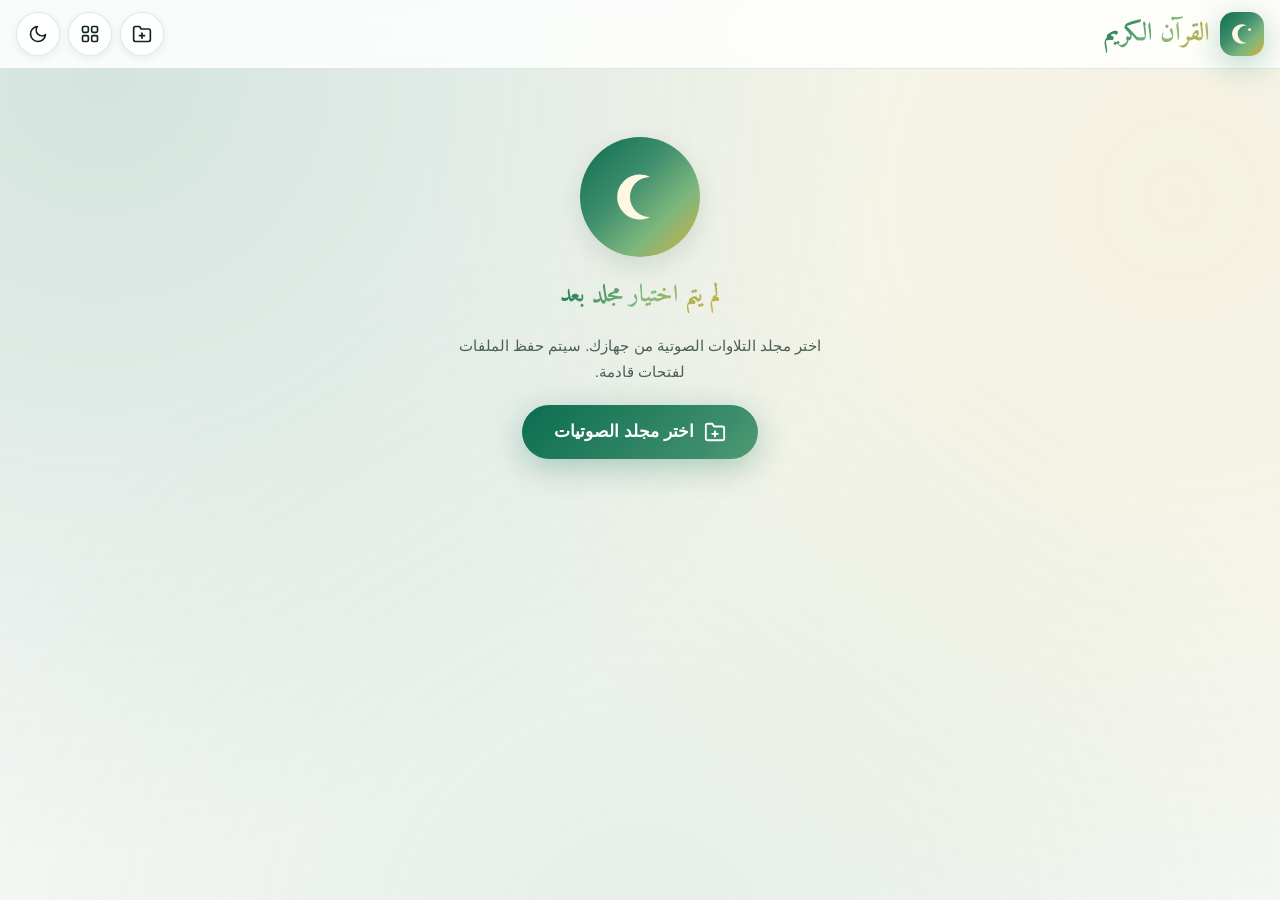
==== commit 1ea65496: "Add files via upload" ====
--- a/index.html
+++ b/index.html
@@ -95,7 +95,8 @@
       أذكار <span class="count" id="aCount">0</span>
     </button>
     <button class="t-tab" role="tab" aria-selected="false" data-tab="favs" id="tabFavs">
-      ★ مفضلة <span class="count" id="fCount">0</span>
+      <svg viewBox="0 0 24 24" fill="none" stroke="currentColor" stroke-width="1.8" stroke-linejoin="round"><path d="m12 2.8 2.9 5.9 6.5.9-4.7 4.6 1.1 6.5L12 17.6 6.2 20.7l1.1-6.5L2.6 9.6l6.5-.9z"/></svg>
+      مفضلة <span class="count" id="fCount">0</span>
     </button>
   </div>
 </div>
@@ -129,7 +130,6 @@
       اختر مجلد الصوتيات
     </button>
   </div>
-  <button class="resume hidden" id="resumeBtn"><span>▶ تابع الاستماع</span><b id="resumeName"></b><small id="resumeTime"></small></button>
   <button class="resume perm hidden" id="permBtn">🔓 اضغط للسماح بقراءة المجلد وتحديث المكتبة</button>
   <div class="import hidden" id="imp" role="status"><div class="imp-top"><span id="impName">…</span><b id="impCount"></b></div><div class="imp-track"><i id="impFill"></i></div></div>
 
@@ -238,10 +238,21 @@
         </svg>
       </button>
     </div>
-    <div class="p-extra">
-      <button class="chip" id="speedBtn" aria-label="سرعة التشغيل">1×</button>
-      <button class="chip" id="sleepBtn" aria-label="مؤقت النوم">⏾ مؤقت</button>
-      <button class="chip" id="favBtn" aria-label="المفضلة">☆ مفضلة</button>
+    <div class="p-actions">
+      <div class="act-wrap">
+        <button class="act" id="speedBtn" aria-haspopup="menu" aria-expanded="false" aria-label="سرعة التشغيل"><b id="speedVal">1.0×</b></button>
+        <span class="act-lbl">السرعة</span>
+        <div class="pop" id="speedPop" role="menu" aria-label="سرعة التشغيل"></div>
+      </div>
+      <div class="act-wrap">
+        <button class="act" id="sleepBtn" aria-haspopup="menu" aria-expanded="false" aria-label="مؤقت النوم"><svg viewBox="0 0 24 24" fill="none" stroke="currentColor" stroke-width="2" stroke-linecap="round" stroke-linejoin="round"><path d="M21 12.8A9 9 0 1 1 11.2 3a7 7 0 0 0 9.8 9.8z"/></svg><i class="badge-t" id="sleepBadge"></i></button>
+        <span class="act-lbl">المؤقت</span>
+        <div class="pop" id="sleepPop" role="menu" aria-label="مؤقت النوم"></div>
+      </div>
+      <div class="act-wrap">
+        <button class="act" id="favBtn" aria-pressed="false" aria-label="المفضلة"><svg viewBox="0 0 24 24" stroke-linejoin="round"><path d="m12 2.8 2.9 5.9 6.5.9-4.7 4.6 1.1 6.5L12 17.6 6.2 20.7l1.1-6.5L2.6 9.6l6.5-.9z"/></svg></button>
+        <span class="act-lbl" id="favLbl">المفضلة</span>
+      </div>
     </div>
   </div>
 
@@ -279,4 +290,4 @@
 
 <script src="js/app.js"></script>
 </body>
-</html>
+</html>
--- a/css/style.css
+++ b/css/style.css
@@ -0,0 +1,771 @@
+:root {
+  --green: #0B6E4F;
+  --green-mid: #3E8E6E;
+  --green-light: #7FB77E;
+  --gold: #F4D03F;
+  --amber: #D4AF37;
+  --grad-main: linear-gradient(135deg, #0B6E4F 0%, #3E8E6E 40%, #7FB77E 70%, #D4AF37 100%);
+  --grad-gold: linear-gradient(135deg, #F4D03F, #D4AF37);
+  --grad-text: linear-gradient(135deg, #0B6E4F, #7FB77E, #D4AF37);
+  --bg: #F5F7F5;
+  --bg-card: rgba(255,255,255,0.72);
+  --bg-elev: rgba(255,255,255,0.85);
+  --txt: #12241D;
+  --txt-2: #4A5F56;
+  --txt-3: #8A9A92;
+  --border: rgba(11,110,79,0.14);
+  --shadow-sm: 0 2px 8px rgba(11,60,40,0.08);
+  --shadow-md: 0 8px 24px rgba(11,60,40,0.12);
+  --shadow-lg: 0 16px 48px rgba(11,60,40,0.18);
+  --glow: 0 8px 32px rgba(11,110,79,0.3);
+  --r-sm: 12px; --r-md: 18px; --r-lg: 24px; --r-xl: 28px; --r-pill: 999px;
+  --ease: cubic-bezier(0.25,0.1,0.25,1);
+  --spring: cubic-bezier(0.34,1.56,0.64,1);
+  --font: -apple-system, BlinkMacSystemFont, "SF Pro", "Segoe UI", Tahoma, sans-serif;
+  --arabic: "Amiri", "Scheherazade New", "Traditional Arabic", "Segoe UI", Tahoma, serif;
+  --safe-top: env(safe-area-inset-top, 0px);
+  --safe-bottom: env(safe-area-inset-bottom, 0px);
+}
+
+[data-theme="dark"] {
+  --bg: #0A1512;
+  --bg-card: rgba(24,42,36,0.65);
+  --bg-elev: rgba(20,35,30,0.85);
+  --txt: #EAF2EE;
+  --txt-2: #A8BFB5;
+  --txt-3: #6E857B;
+  --border: rgba(127,183,126,0.2);
+  --shadow-sm: 0 2px 8px rgba(0,0,0,0.4);
+  --shadow-md: 0 8px 24px rgba(0,0,0,0.5);
+  --shadow-lg: 0 16px 48px rgba(0,0,0,0.6);
+}
+@media (prefers-color-scheme: dark) {
+  :root:not([data-theme="light"]) {
+    --bg: #0A1512;
+    --bg-card: rgba(24,42,36,0.65);
+    --bg-elev: rgba(20,35,30,0.85);
+    --txt: #EAF2EE;
+    --txt-2: #A8BFB5;
+    --txt-3: #6E857B;
+    --border: rgba(127,183,126,0.2);
+    --shadow-sm: 0 2px 8px rgba(0,0,0,0.4);
+    --shadow-md: 0 8px 24px rgba(0,0,0,0.5);
+    --shadow-lg: 0 16px 48px rgba(0,0,0,0.6);
+  }
+}
+
+*, *::before, *::after { box-sizing: border-box; margin: 0; padding: 0; -webkit-tap-highlight-color: transparent; }
+html { scroll-behavior: smooth; -webkit-text-size-adjust: 100%; }
+body {
+  font-family: var(--font);
+  background: var(--bg);
+  color: var(--txt);
+  min-height: 100vh;
+  min-height: 100dvh;
+  padding-bottom: calc(120px + var(--safe-bottom));
+  line-height: 1.5;
+  transition: background 0.3s var(--ease), color 0.3s var(--ease);
+}
+body::before {
+  content: "";
+  position: fixed;
+  inset: -20%;
+  z-index: -1;
+  background:
+    radial-gradient(circle at 20% 20%, rgba(11,110,79,0.14) 0%, transparent 45%),
+    radial-gradient(circle at 80% 30%, rgba(244,208,63,0.12) 0%, transparent 45%),
+    radial-gradient(circle at 50% 90%, rgba(127,183,126,0.12) 0%, transparent 50%);
+  animation: float 20s ease-in-out infinite alternate;
+  pointer-events: none;
+}
+@keyframes float {
+  0% { transform: translate(0,0) scale(1); }
+  100% { transform: translate(2%,-2%) scale(1.08); }
+}
+
+::-webkit-scrollbar { width: 8px; }
+::-webkit-scrollbar-thumb {
+  background: var(--grad-main);
+  border-radius: 99px;
+}
+
+button { font-family: inherit; cursor: pointer; border: none; background: none; color: inherit; }
+:focus-visible { outline: 3px solid var(--green-mid); outline-offset: 3px; }
+.hidden { display: none !important; }
+
+/* ═══ Splash ═══ */
+.splash {
+  position: fixed; inset: 0; z-index: 9999;
+  display: flex; flex-direction: column; align-items: center; justify-content: center;
+  gap: 24px;
+  background: var(--bg);
+  transition: opacity 0.6s var(--ease), visibility 0.6s;
+}
+.splash.hide { opacity: 0; visibility: hidden; pointer-events: none; }
+.splash svg { width: 120px; height: 120px; animation: pop 0.8s var(--spring), bob 3.5s ease-in-out 0.8s infinite; filter: drop-shadow(0 16px 32px rgba(11,110,79,0.4)); }
+@keyframes pop { from { opacity:0; transform: scale(0.5) rotate(-15deg); } to { opacity:1; transform: scale(1) rotate(0); } }
+@keyframes bob { 0%,100% { transform: translateY(0); } 50% { transform: translateY(-10px); } }
+.splash h1 {
+  font-family: var(--arabic);
+  font-size: clamp(1.6rem, 5vw, 2.4rem);
+  font-weight: 700;
+  background: var(--grad-text);
+  -webkit-background-clip: text; background-clip: text; -webkit-text-fill-color: transparent;
+  animation: fadeUp 0.7s 0.3s var(--ease) both;
+}
+.splash p { color: var(--txt-3); font-size: 0.9rem; animation: fadeUp 0.7s 0.5s var(--ease) both; }
+@keyframes fadeUp { from { opacity:0; transform: translateY(16px); } to { opacity:1; transform: translateY(0); } }
+
+/* ═══ Header ═══ */
+.header {
+  position: sticky; top: 0; z-index: 100;
+  padding: calc(12px + var(--safe-top)) 16px 12px;
+  background: var(--bg-elev);
+  backdrop-filter: blur(24px) saturate(180%);
+  -webkit-backdrop-filter: blur(24px) saturate(180%);
+  border-bottom: 1px solid var(--border);
+}
+.header-inner { max-width: 1400px; margin: 0 auto; display: flex; align-items: center; gap: 12px; }
+.brand { display: flex; align-items: center; gap: 10px; flex: 1; min-width: 0; }
+.brand-icon {
+  width: 44px; height: 44px; border-radius: 14px;
+  background: var(--grad-main);
+  display: grid; place-items: center;
+  box-shadow: var(--glow);
+  color: #FFF8E1; flex-shrink: 0;
+}
+.brand-icon svg { width: 26px; height: 26px; }
+.brand h1 {
+  font-family: var(--arabic);
+  font-size: clamp(1.2rem, 3.5vw, 1.6rem);
+  font-weight: 700;
+  background: var(--grad-text);
+  -webkit-background-clip: text; background-clip: text; -webkit-text-fill-color: transparent;
+  white-space: nowrap;
+}
+.header-actions { display: flex; gap: 8px; }
+.icon-btn {
+  width: 44px; height: 44px; border-radius: 50%;
+  border: 1px solid var(--border);
+  background: var(--bg-card);
+  backdrop-filter: blur(12px);
+  color: var(--txt);
+  display: grid; place-items: center;
+  box-shadow: var(--shadow-sm);
+  transition: transform 0.18s var(--spring), background 0.3s, box-shadow 0.3s;
+  position: relative; overflow: hidden;
+}
+.icon-btn:hover { background: var(--bg-elev); box-shadow: var(--shadow-md); }
+.icon-btn:active { transform: scale(0.9); }
+.icon-btn svg { width: 20px; height: 20px; }
+
+/* ═══ Tabs (sliding pill) ═══ */
+:root { --tabs-dur: 250ms; --tabs-ease: cubic-bezier(0.22, 1, 0.36, 1); --tab-h: 40px; }
+.tabs {
+  position: relative; z-index: 50;
+  max-width: 1400px; margin: 0 auto;
+  padding: 14px 16px 0;
+  animation: fadeUp 0.6s var(--ease) both;
+}
+.t-tabs {
+  position: relative;
+  display: flex; align-items: center; gap: 3px;
+  width: 100%; max-width: 480px; margin: 0 auto;
+  padding: 3px;
+  border-radius: 48px;
+  background: var(--bg-elev);
+  border: 1px solid var(--border);
+  box-shadow: var(--shadow-sm);
+}
+.t-tab {
+  position: relative; z-index: 1;
+  flex: 1;
+  appearance: none; border: 0; background: transparent;
+  height: var(--tab-h); padding: 4px 12px;
+  border-radius: 48px;
+  color: var(--txt-2);
+  font-size: 0.95rem; font-weight: 600;
+  display: flex; align-items: center; justify-content: center; gap: 8px;
+  transition: color var(--tabs-dur) var(--tabs-ease);
+}
+.t-tab svg { width: 18px; height: 18px; }
+.t-tab:not([aria-selected="true"]):hover,
+.t-tab[aria-selected="true"] { color: #fff; }
+.t-tab:not([aria-selected="true"]):hover { color: var(--txt); }
+.t-tab .count {
+  font-size: 0.78rem; padding: 2px 8px; border-radius: 99px;
+  background: var(--border); color: var(--txt-2); font-weight: 700;
+  transition: background var(--tabs-dur) var(--tabs-ease), color var(--tabs-dur) var(--tabs-ease);
+}
+.t-tab[aria-selected="true"] .count { background: rgba(255,255,255,0.28); color: #fff; }
+.t-tabs-pill {
+  position: absolute; top: 3px; left: 0;
+  height: var(--tab-h); width: 0;
+  background: var(--grad-main);
+  box-shadow: var(--glow);
+  border-radius: 48px;
+  transform: translateX(0);
+  transition: transform var(--tabs-dur) var(--tabs-ease), width var(--tabs-dur) var(--tabs-ease);
+  will-change: transform, width;
+  z-index: 0; pointer-events: none;
+}
+@media (prefers-reduced-motion: reduce) { .t-tabs-pill, .t-tab { transition: none !important; } }
+
+/* ═══ Toolbar ═══ */
+.toolbar {
+  position: relative; z-index: 40;
+  max-width: 1400px; margin: 0 auto;
+  padding: 12px 16px 8px;
+  display: flex; gap: 10px; flex-wrap: wrap;
+}
+.search-box { flex: 1; min-width: 200px; position: relative; }
+.search-box svg {
+  position: absolute; right: 16px; top: 50%; transform: translateY(-50%);
+  width: 18px; height: 18px; color: var(--txt-3); pointer-events: none;
+}
+.search-box input {
+  width: 100%;
+  padding: 14px 46px 14px 44px;
+  border-radius: var(--r-pill);
+  border: 1px solid var(--border);
+  background: var(--bg-elev);
+  color: var(--txt);
+  font-size: 1rem; font-family: inherit;
+  box-shadow: var(--shadow-sm);
+  transition: border-color 0.3s, box-shadow 0.3s;
+}
+.search-box input:focus {
+  outline: none;
+  border-color: var(--green-light);
+  box-shadow: 0 0 0 4px rgba(127,183,126,0.22), var(--shadow-sm);
+}
+.clear-btn {
+  position: absolute; left: 12px; top: 50%; transform: translateY(-50%);
+  width: 28px; height: 28px; border-radius: 50%;
+  background: var(--border); color: var(--txt-2);
+  display: none; place-items: center;
+}
+.clear-btn.visible { display: grid; }
+.clear-btn svg { width: 14px; height: 14px; }
+
+/* ═══ Content ═══ */
+.content {
+  position: relative; z-index: 10;
+  max-width: 1400px; margin: 0 auto;
+  padding: 8px 16px 24px;
+}
+.grid {
+  display: grid;
+  grid-template-columns: repeat(auto-fill, minmax(180px, 1fr));
+  gap: 16px;
+}
+.grid.list { grid-template-columns: 1fr; gap: 10px; }
+
+.card {
+  position: relative;
+  background: var(--bg-card);
+  border: 1px solid var(--border);
+  border-radius: var(--r-lg);
+  padding: 20px 16px;
+  cursor: pointer;
+  display: flex; flex-direction: column; align-items: center; text-align: center; gap: 14px;
+  box-shadow: var(--shadow-sm);
+  min-height: 170px;
+  transition: transform 0.3s var(--spring), box-shadow 0.3s, border-color 0.3s;
+  animation: cardIn 0.5s var(--spring) backwards;
+}
+@keyframes cardIn {
+  from { opacity:0; transform: translateY(24px) scale(0.94); }
+  to { opacity:1; transform: translateY(0) scale(1); }
+}
+.card:hover { transform: translateY(-6px) scale(1.015); box-shadow: var(--shadow-lg); border-color: var(--green-light); }
+.card:active { transform: translateY(-2px) scale(0.99); }
+.card.playing { border-color: var(--amber); box-shadow: 0 0 0 2px var(--amber), var(--shadow-lg); }
+
+.grid.list .card {
+  flex-direction: row; text-align: right;
+  min-height: auto; padding: 12px 16px;
+}
+
+.badge {
+  width: 64px; height: 64px; border-radius: 50%;
+  background: var(--grad-gold);
+  color: #4A3B00;
+  font-weight: 800; font-size: 1.5rem;
+  display: grid; place-items: center;
+  box-shadow: 0 6px 20px rgba(212,175,55,0.5);
+  font-family: var(--arabic); flex-shrink: 0;
+  transition: transform 0.3s var(--spring);
+}
+.card:hover .badge { transform: scale(1.08) rotate(-3deg); }
+.badge svg { width: 34px; height: 34px; color: #4A3B00; }
+.grid.list .badge { width: 50px; height: 50px; font-size: 1.2rem; }
+.grid.list .badge svg { width: 26px; height: 26px; }
+
+.card-body { flex: 1; min-width: 0; }
+.card-title {
+  font-family: var(--arabic);
+  font-size: 1.05rem; font-weight: 700;
+  color: var(--txt); line-height: 1.4;
+  display: -webkit-box; -webkit-line-clamp: 2; -webkit-box-orient: vertical; overflow: hidden;
+  word-break: break-word;
+}
+.grid.list .card-title { -webkit-line-clamp: 1; font-size: 1rem; }
+
+/* ═══ Empty ═══ */
+.empty {
+  display: flex; flex-direction: column; align-items: center; justify-content: center;
+  text-align: center; padding: 60px 24px; gap: 20px;
+  animation: fadeUp 0.6s var(--ease) both;
+}
+.empty-icon {
+  width: 120px; height: 120px; border-radius: 50%;
+  background: var(--grad-main);
+  display: grid; place-items: center;
+  color: #FFF8E1;
+  box-shadow: var(--shadow-md);
+  animation: bob 4s ease-in-out infinite;
+}
+.empty-icon svg { width: 60px; height: 60px; }
+.empty h2 {
+  font-family: var(--arabic);
+  font-size: 1.5rem; font-weight: 700;
+  background: var(--grad-text);
+  -webkit-background-clip: text; background-clip: text; -webkit-text-fill-color: transparent;
+}
+.empty p { color: var(--txt-2); max-width: 380px; font-size: 0.95rem; line-height: 1.7; }
+
+.btn-primary {
+  display: inline-flex; align-items: center; gap: 10px;
+  padding: 16px 32px; border-radius: var(--r-pill);
+  background: var(--grad-main); background-size: 200% 200%;
+  color: #fff; font-size: 1.05rem; font-weight: 700;
+  box-shadow: var(--glow);
+  transition: transform 0.18s var(--spring), background-position 0.6s, box-shadow 0.3s;
+}
+.btn-primary:hover { background-position: 100% 50%; box-shadow: 0 12px 40px rgba(11,110,79,0.45); transform: translateY(-2px); }
+.btn-primary:active { transform: scale(0.96); }
+.btn-primary svg { width: 22px; height: 22px; }
+
+.btn-secondary {
+  display: inline-flex; align-items: center; gap: 8px;
+  padding: 12px 24px; border-radius: var(--r-pill);
+  border: 1px solid var(--border); background: var(--bg-card);
+  color: var(--txt); font-weight: 600; font-size: 0.92rem;
+  box-shadow: var(--shadow-sm);
+}
+.btn-secondary:active { transform: scale(0.95); }
+
+/* ═══ Skeletons ═══ */
+.skel {
+  background: var(--bg-card); border: 1px solid var(--border);
+  border-radius: var(--r-lg); padding: 20px 16px;
+  min-height: 170px;
+  display: flex; flex-direction: column; align-items: center; gap: 14px;
+  position: relative; overflow: hidden;
+}
+.skel::after {
+  content: ""; position: absolute; inset: 0;
+  background: linear-gradient(90deg, transparent, rgba(255,255,255,0.35), transparent);
+  animation: shimmer 1.4s infinite;
+}
+@keyframes shimmer { from { transform: translateX(-100%); } to { transform: translateX(100%); } }
+.skel-c { width: 64px; height: 64px; border-radius: 50%; background: var(--border); }
+.skel-l { height: 12px; border-radius: 99px; background: var(--border); width: 80%; }
+.skel-l.short { width: 50%; }
+
+/* ═══════════════════════════════════════════════════════════════
+   🎵 Full Screen Player
+   ═══════════════════════════════════════════════════════════════ */
+.player {
+  position: fixed; inset: 0; z-index: 2000;
+  background: var(--bg);
+  display: flex; flex-direction: column;
+  padding: calc(16px + var(--safe-top)) 24px calc(24px + var(--safe-bottom));
+  transform: translateY(100%);
+  visibility: hidden;
+  transition: transform 0.5s var(--ease), visibility 0s 0.5s;
+  overflow-y: auto;
+  overflow-x: hidden;
+}
+.player.open { transform: translateY(0); visibility: visible; transition: transform 0.5s var(--ease); }
+.player::before {
+  content: "";
+  position: absolute; inset: 0; z-index: -1;
+  background:
+    radial-gradient(circle at 50% 20%, rgba(127,183,126,0.3) 0%, transparent 55%),
+    radial-gradient(circle at 50% 80%, rgba(244,208,63,0.2) 0%, transparent 55%);
+}
+
+.player-header {
+  display: flex; align-items: center; justify-content: space-between; gap: 12px;
+  max-width: 640px; width: 100%; margin: 0 auto 12px;
+  flex-shrink: 0;
+}
+.ph-btn {
+  width: 44px; height: 44px; border-radius: 50%;
+  border: 1px solid var(--border); background: var(--bg-card);
+  backdrop-filter: blur(12px);
+  display: grid; place-items: center;
+  transition: transform 0.18s var(--spring), background 0.3s;
+}
+.ph-btn:hover { background: var(--bg-elev); }
+.ph-btn:active { transform: scale(0.9); }
+.ph-btn svg { width: 20px; height: 20px; }
+
+.ph-title {
+  flex: 1; text-align: center;
+  font-family: var(--arabic); font-size: 1rem; font-weight: 700;
+  background: var(--grad-text);
+  -webkit-background-clip: text; background-clip: text; -webkit-text-fill-color: transparent;
+  white-space: nowrap; overflow: hidden; text-overflow: ellipsis;
+}
+
+/* المنطقة الرئيسية (فينيل + معلومات + تقدم) */
+.player-stage {
+  flex: 1;
+  display: flex; flex-direction: column; align-items: center; justify-content: center;
+  gap: 24px;
+  max-width: 480px; width: 100%; margin: 0 auto;
+  min-height: 0;
+}
+
+/* الفينيل */
+.vinyl-wrap {
+  position: relative;
+  width: min(200px, 40vh, 50vw);
+  height: min(200px, 40vh, 50vw);
+  flex-shrink: 0;
+  display: grid; place-items: center;
+}
+.vinyl-glow {
+  position: absolute; inset: -20px;
+  border-radius: 50%;
+  background: var(--grad-main);
+  opacity: 0.35; filter: blur(40px);
+  animation: pulse 3s ease-in-out infinite;
+}
+@keyframes pulse { 0%,100% { opacity:0.25; transform: scale(1); } 50% { opacity:0.5; transform: scale(1.06); } }
+.vinyl {
+  width: 100%; height: 100%; border-radius: 50%;
+  background: radial-gradient(circle at 50% 50%, #1a1a1a, #2a2a2a 30%, #0d0d0d 70%, #1a1a1a);
+  box-shadow: 0 20px 60px rgba(0,0,0,0.5), inset 0 0 60px rgba(0,0,0,0.8), 0 0 0 8px rgba(255,255,255,0.05), 0 0 0 16px rgba(0,0,0,0.3);
+  animation: spin 20s linear infinite;
+  animation-play-state: paused;
+  display: grid; place-items: center;
+  position: relative;
+}
+.vinyl.playing { animation-play-state: running; }
+@keyframes spin { to { transform: rotate(360deg); } }
+.vinyl::before {
+  content: ""; position: absolute; inset: 8%; border-radius: 50%;
+  background: repeating-radial-gradient(circle, transparent 0, transparent 3px, rgba(255,255,255,0.02) 3px, rgba(255,255,255,0.02) 4px);
+}
+.vinyl-label {
+  width: 44%; height: 44%; border-radius: 50%;
+  background: var(--grad-main);
+  display: grid; place-items: center;
+  box-shadow: inset 0 0 20px rgba(0,0,0,0.3), 0 4px 16px rgba(0,0,0,0.4);
+  position: relative; z-index: 2;
+}
+.vinyl-label svg { width: 60%; height: 60%; color: #FFF8E1; filter: drop-shadow(0 2px 4px rgba(0,0,0,0.35)); }
+
+.player-info { text-align: center; width: 100%; padding: 0 16px; }
+.player-num {
+  font-family: var(--arabic);
+  font-size: clamp(1.6rem, 5vw, 2.4rem);
+  font-weight: 800;
+  background: var(--grad-gold);
+  -webkit-background-clip: text; background-clip: text; -webkit-text-fill-color: transparent;
+  line-height: 1; margin-bottom: 6px;
+}
+.player-title {
+  font-family: var(--arabic);
+  font-size: clamp(1rem, 3.5vw, 1.3rem);
+  font-weight: 700; color: var(--txt); line-height: 1.4;
+  word-break: break-word;
+}
+
+/* شريط التقدم */
+.progress-wrap { width: 100%; display: flex; flex-direction: column; gap: 8px; padding: 0 4px; }
+.progress {
+  width: 100%; height: 6px; border-radius: 99px;
+  background: var(--border); cursor: pointer; position: relative;
+  transition: height 0.18s; touch-action: none;
+}
+.progress::before { content: ""; position: absolute; inset: -12px 0; }
+.progress:hover { height: 8px; }
+/* RTL: التعبئة تبدأ من اليمين */
+.progress-fill {
+  position: absolute;
+  top: 0; right: 0;
+  height: 100%; border-radius: 99px;
+  background: var(--grad-gold);
+  width: 0%;
+  transition: width 0.15s linear;
+}
+.progress-fill::after {
+  content: ""; position: absolute;
+  left: 0; top: 50%; transform: translate(-50%, -50%);
+  width: 14px; height: 14px; border-radius: 50%;
+  background: #fff; box-shadow: 0 2px 8px rgba(0,0,0,0.3);
+  opacity: 0; transition: opacity 0.18s;
+}
+.progress:hover .progress-fill::after { opacity: 1; }
+.time-row {
+  display: flex; justify-content: space-between;
+  font-size: 0.78rem; color: var(--txt-3);
+  font-variant-numeric: tabular-nums; font-weight: 500;
+}
+
+/* ═══════════════════════════════════════════════════════════════
+   منطقة التحكم الكاملة — ترتيب نهائي
+   ═══════════════════════════════════════════════════════════════ */
+.controls-area {
+  max-width: 480px; width: 100%; margin: 0 auto;
+  display: flex; flex-direction: column; gap: 16px;
+  flex-shrink: 0;
+  padding-top: 16px;
+}
+
+/* صف الصوت (فوق التحكم) */
+.volume-row {
+  display: flex; align-items: center; justify-content: center; gap: 12px;
+  padding: 0 8px;
+}
+.vol-btn {
+  width: 44px; height: 44px; border-radius: 50%;
+  background: var(--bg-card);
+  border: 1px solid var(--border);
+  display: grid; place-items: center;
+  transition: transform 0.18s, background 0.3s;
+  flex-shrink: 0;
+}
+.vol-btn:hover { background: var(--bg-elev); }
+.vol-btn:active { transform: scale(0.9); }
+.vol-btn svg { width: 20px; height: 20px; }
+.vol-btn.muted { color: var(--txt-3); }
+/* شريط تمرير الصوت */
+.volume-slider {
+  -webkit-appearance: none;
+  appearance: none;
+  width: 100%;
+  max-width: 220px;
+  height: 6px;
+  border-radius: 99px;
+  background: linear-gradient(to left, var(--amber) var(--v,100%), var(--border) var(--v,100%));
+  outline: none;
+  cursor: pointer;
+  /* RTL: نعكس الاتجاه */
+  direction: rtl;
+}
+.volume-slider::-webkit-slider-thumb {
+  -webkit-appearance: none;
+  appearance: none;
+  width: 18px; height: 18px; border-radius: 50%;
+  background: var(--grad-gold);
+  box-shadow: 0 2px 8px rgba(212,175,55,0.5);
+  cursor: pointer;
+  border: 2px solid #fff;
+}
+.volume-slider::-moz-range-thumb {
+  width: 18px; height: 18px; border-radius: 50%;
+  background: var(--grad-gold);
+  box-shadow: 0 2px 8px rgba(212,175,55,0.5);
+  cursor: pointer;
+  border: 2px solid #fff;
+}
+
+/* صف أزرار التحكم الرئيسي */
+.controls-main {
+  display: flex; align-items: center; justify-content: center;
+  gap: 16px;
+}
+
+.ctrl {
+  width: 52px; height: 52px; border-radius: 50%;
+  display: grid; place-items: center;
+  color: var(--txt);
+  transition: transform 0.18s var(--spring), background 0.3s, color 0.3s;
+}
+.ctrl:hover { background: var(--border); }
+.ctrl:active { transform: scale(0.88); }
+.ctrl svg { width: 24px; height: 24px; }
+.ctrl.active { color: var(--green-mid); }
+
+.ctrl.play {
+  width: 76px; height: 76px;
+  background: var(--grad-main); color: #fff;
+  box-shadow: 0 12px 40px rgba(11,110,79,0.5);
+}
+.ctrl.play:hover { background: var(--grad-main); box-shadow: 0 16px 50px rgba(11,110,79,0.6); }
+.ctrl.play:active { transform: scale(0.92); }
+.ctrl.play svg { width: 32px; height: 32px; }
+
+/* ═══════════════════════════════════════════════════════════════
+   🎵 Mini Player
+   ═══════════════════════════════════════════════════════════════ */
+.mini {
+  position: fixed;
+  bottom: calc(16px + var(--safe-bottom));
+  left: 50%;
+  transform: translate(-50%, 200%);
+  z-index: 1500;
+  width: calc(100% - 32px);
+  max-width: 560px;
+  padding: 10px 14px;
+  background: var(--bg-elev);
+  backdrop-filter: blur(24px) saturate(180%);
+  -webkit-backdrop-filter: blur(24px) saturate(180%);
+  border: 1px solid var(--border);
+  border-radius: var(--r-xl);
+  box-shadow: var(--shadow-lg);
+  transition: transform 0.4s var(--spring);
+  cursor: pointer;
+}
+.mini.visible { transform: translate(-50%, 0); }
+
+.mini-inner { display: flex; align-items: center; gap: 12px; }
+
+.mini-vinyl {
+  width: 48px; height: 48px; border-radius: 50%;
+  background: radial-gradient(circle, #1a1a1a, #2a2a2a 40%, #0d0d0d 70%, #1a1a1a);
+  box-shadow: 0 4px 12px rgba(0,0,0,0.4);
+  flex-shrink: 0;
+  position: relative;
+  display: grid; place-items: center;
+  animation: spin 20s linear infinite;
+  animation-play-state: paused;
+  border: 2px solid var(--border);
+}
+.mini-vinyl.playing { animation-play-state: running; }
+.mini-vinyl::after {
+  content: ""; position: absolute;
+  width: 40%; height: 40%; border-radius: 50%;
+  background: var(--grad-main);
+}
+
+.mini-info { flex: 1; min-width: 0; }
+.mini-title {
+  font-family: var(--arabic);
+  font-size: 0.9rem; font-weight: 700;
+  white-space: nowrap; overflow: hidden; text-overflow: ellipsis;
+  color: var(--txt);
+}
+.mini-progress {
+  height: 3px; border-radius: 99px; background: var(--border);
+  margin-top: 6px; overflow: hidden; position: relative;
+}
+.mini-progress-fill {
+  position: absolute; top: 0; right: 0; height: 100%;
+  background: var(--grad-gold); width: 0%;
+  transition: width 0.2s linear; border-radius: 99px;
+}
+
+.mini-controls { display: flex; align-items: center; gap: 4px; flex-shrink: 0; }
+.mini-btn {
+  width: 38px; height: 38px; border-radius: 50%;
+  display: grid; place-items: center;
+  color: var(--txt);
+  transition: transform 0.18s, background 0.3s;
+}
+.mini-btn:hover { background: var(--border); }
+.mini-btn:active { transform: scale(0.88); }
+.mini-btn svg { width: 18px; height: 18px; }
+.mini-btn.play {
+  width: 44px; height: 44px;
+  background: var(--grad-main); color: #fff;
+  box-shadow: var(--glow);
+}
+.mini-btn.play svg { width: 20px; height: 20px; }
+
+/* ═══ Responsive ═══ */
+@media (max-width: 640px) {
+  .grid { grid-template-columns: repeat(auto-fill, minmax(150px, 1fr)); gap: 12px; }
+  .card { padding: 16px 12px; min-height: 150px; }
+  .badge { width: 54px; height: 54px; font-size: 1.25rem; }
+  .badge svg { width: 28px; height: 28px; }
+  .ctrl { width: 46px; height: 46px; }
+  .ctrl svg { width: 22px; height: 22px; }
+  .ctrl.play { width: 68px; height: 68px; }
+  .ctrl.play svg { width: 28px; height: 28px; }
+  .player { padding: calc(12px + var(--safe-top)) 16px calc(16px + var(--safe-bottom)); }
+  .controls-main { gap: 10px; }
+}
+@media (max-width: 380px) {
+  .grid { grid-template-columns: 1fr 1fr; gap: 10px; }
+  .badge { width: 48px; height: 48px; font-size: 1.1rem; }
+  .badge svg { width: 24px; height: 24px; }
+}
+
+@media (prefers-reduced-motion: reduce) {
+  *, *::before, *::after { animation-duration: 0.01ms !important; animation-iteration-count: 1 !important; transition-duration: 0.01ms !important; }
+}
+.search-box input::-webkit-search-cancel-button { -webkit-appearance: none; display: none; }
+.toast { position: fixed; left: 50%; bottom: calc(100px + var(--safe-bottom)); transform: translate(-50%, 20px); z-index: 3000; max-width: calc(100% - 32px); padding: 12px 20px; border-radius: var(--r-pill); background: var(--txt); color: var(--bg); font-size: 0.9rem; font-weight: 600; opacity: 0; pointer-events: none; transition: opacity 0.3s, transform 0.3s; text-align: center; }
+.toast.show { opacity: 1; transform: translate(-50%, 0); }
+.card { position: relative; }
+.fav { position: absolute; top: 10px; left: 10px; width: 34px; height: 34px; border: 0; border-radius: 50%; background: transparent; color: var(--txt-2); font-size: 1.15rem; line-height: 1; cursor: pointer; transition: transform 0.2s, color 0.2s; }
+.fav:hover { transform: scale(1.15); }
+.fav.on { color: var(--amber); }
+.resume { display: flex; align-items: center; gap: 10px; width: calc(100% - 32px); max-width: 520px; margin: 14px auto 0; padding: 12px 18px; border: 1px solid var(--border); border-radius: var(--r-pill); background: var(--bg-elev); color: var(--txt); font: inherit; font-weight: 700; box-shadow: var(--shadow-sm); cursor: pointer; }
+.resume b { flex: 1; text-align: start; overflow: hidden; text-overflow: ellipsis; white-space: nowrap; }
+.resume small { color: var(--txt-2); }
+.resume.perm { justify-content: center; border-color: var(--amber); }
+.import { max-width: 520px; margin: 14px auto 0; padding: 12px 16px; border-radius: var(--r-lg); background: var(--bg-elev); border: 1px solid var(--border); font-size: 0.9rem; }
+.imp-top { display: flex; justify-content: space-between; gap: 12px; margin-bottom: 8px; }
+.imp-top span { overflow: hidden; text-overflow: ellipsis; white-space: nowrap; direction: ltr; }
+.imp-track { height: 6px; border-radius: 99px; background: var(--border); overflow: hidden; }
+.imp-track i { display: block; height: 100%; width: 0; background: var(--grad-main); transition: width 0.2s; }
+.p-extra { display: flex; justify-content: center; gap: 8px; flex-wrap: wrap; margin-top: 14px; }
+.chip { padding: 8px 16px; border-radius: var(--r-pill); border: 1px solid var(--border); background: var(--bg-elev); color: var(--txt); font: inherit; font-size: 0.85rem; font-weight: 600; cursor: pointer; }
+.chip.on { background: var(--grad-main); color: #fff; border-color: transparent; }
+
+/* ═══ المشغّل: تموضع آمن + إجراءات + قوائم ═══ */
+.player-stage { justify-content: flex-start; }
+.player-stage > :first-child { margin-top: auto; }
+.player-stage > :last-child { margin-bottom: auto; }
+.vinyl-wrap { width: min(200px, 26vh, 50vw); height: min(200px, 26vh, 50vw); }
+.p-actions { display: flex; justify-content: center; gap: 22px; margin-top: 6px; }
+.act-wrap { position: relative; display: flex; flex-direction: column; align-items: center; gap: 6px; }
+.act { position: relative; width: 52px; height: 52px; border-radius: 50%; display: grid; place-items: center; border: 1px solid var(--border); background: var(--bg-card); color: var(--txt); -webkit-backdrop-filter: blur(12px); backdrop-filter: blur(12px); transition: transform 0.25s var(--spring), box-shadow 0.25s, background 0.25s, border-color 0.25s, color 0.25s; }
+.act svg { width: 22px; height: 22px; }
+.act b { font-size: 0.95rem; font-weight: 800; font-variant-numeric: tabular-nums; }
+.act:hover { transform: translateY(-3px); border-color: rgba(212,175,55,0.55); box-shadow: 0 8px 24px rgba(212,175,55,0.25), 0 0 0 4px rgba(212,175,55,0.08); }
+.act:active { transform: scale(0.88); }
+.act.on { color: var(--amber); border-color: rgba(212,175,55,0.6); background: rgba(212,175,55,0.12); }
+.act::after { content: ""; position: absolute; inset: -2px; border-radius: 50%; border: 2px solid var(--amber); opacity: 0; pointer-events: none; }
+.act.pulse::after { animation: actRing 0.55s ease-out; }
+.act-lbl { font-size: 0.72rem; color: var(--txt-3); font-weight: 600; }
+.badge-t { position: absolute; top: -9px; left: 50%; transform: translateX(-50%) scale(0.6); opacity: 0; padding: 2px 8px; border-radius: 99px; background: var(--grad-gold); color: #1a1405; font-style: normal; font-size: 0.68rem; font-weight: 800; white-space: nowrap; transition: opacity 0.25s, transform 0.25s var(--spring); pointer-events: none; }
+.badge-t.show { opacity: 1; transform: translateX(-50%) scale(1); }
+#favBtn svg { fill: none; stroke: currentColor; stroke-width: 2; }
+#favBtn.on svg { fill: currentColor; animation: starPop 0.55s var(--spring); }
+.pop { position: absolute; bottom: calc(100% + 14px); left: 50%; min-width: 176px; padding: 6px; border-radius: 18px; background: var(--bg-elev); border: 1px solid var(--border); box-shadow: 0 20px 50px rgba(0,0,0,0.45); -webkit-backdrop-filter: blur(20px) saturate(160%); backdrop-filter: blur(20px) saturate(160%); opacity: 0; pointer-events: none; transform: translateX(-50%) translateY(10px) scale(0.92); transform-origin: 50% 100%; transition: opacity 0.2s, transform 0.28s var(--spring); z-index: 20; }
+.pop.open { opacity: 1; pointer-events: auto; transform: translateX(-50%) translateY(0) scale(1); }
+.pop-item { display: flex; align-items: center; gap: 10px; width: 100%; padding: 10px 14px; border: 0; background: transparent; border-radius: 12px; color: var(--txt); font: inherit; font-size: 0.92rem; font-weight: 600; text-align: start; white-space: nowrap; cursor: pointer; transition: background 0.18s, box-shadow 0.18s, transform 0.18s; }
+.pop-item::before { content: ""; width: 8px; height: 8px; border-radius: 50%; background: transparent; flex-shrink: 0; transition: background 0.2s, box-shadow 0.2s; }
+.pop-item[aria-checked="true"] { color: var(--amber); }
+.pop-item[aria-checked="true"]::before { background: var(--amber); box-shadow: 0 0 10px var(--amber); }
+.pop-item:hover, .pop-item:focus-visible { background: rgba(212,175,55,0.14); box-shadow: inset 0 0 0 1px rgba(212,175,55,0.35), 0 0 18px rgba(212,175,55,0.28); transform: translateX(-3px); outline: none; }
+.pop-item:active { transform: scale(0.97); }
+@keyframes actRing { 0% { opacity: 0.7; transform: scale(0.85); } 100% { opacity: 0; transform: scale(1.55); } }
+@keyframes starPop { 0% { transform: scale(1); } 35% { transform: scale(1.55) rotate(-14deg); } 70% { transform: scale(0.92) rotate(6deg); } 100% { transform: scale(1); } }
+.fav svg { width: 20px; height: 20px; fill: none; stroke: currentColor; stroke-width: 2; }
+.fav.on svg { fill: currentColor; animation: starPop 0.5s var(--spring); }
+.mini.ghost .mini-vinyl { animation: none; }
+.mini.ghost #miniPrev, .mini.ghost #miniNext { display: none; }
+
+/* ═══ الكمبيوتر: مشغّل بعمودين ═══ */
+@media (min-width: 900px) {
+  .player { display: grid; grid-template-columns: minmax(0, 1fr) minmax(0, 1fr); grid-template-rows: auto minmax(0, 1fr); column-gap: 56px; padding-inline: max(40px, calc((100vw - 1120px) / 2)); }
+  .player-header { grid-column: 1 / -1; max-width: none; }
+  .player-stage { grid-column: 1; grid-row: 2; max-width: none; }
+  .controls-area { grid-column: 2; grid-row: 2; align-self: center; justify-self: center; max-width: 520px; }
+  .vinyl-wrap { width: min(340px, 42vh); height: min(340px, 42vh); }
+  .ctrl { width: 54px; height: 54px; } .ctrl.play { width: 84px; height: 84px; }
+  .controls-main { gap: 18px; }
+  .player-num { font-size: 3rem; } .player-title { font-size: 1.6rem; }
+  .act { width: 56px; height: 56px; }
+}
+@media (prefers-reduced-motion: reduce) { .act, .pop, .pop-item, .badge-t { transition: none !important; } .act.pulse::after, #favBtn.on svg, .fav.on svg { animation: none !important; } }
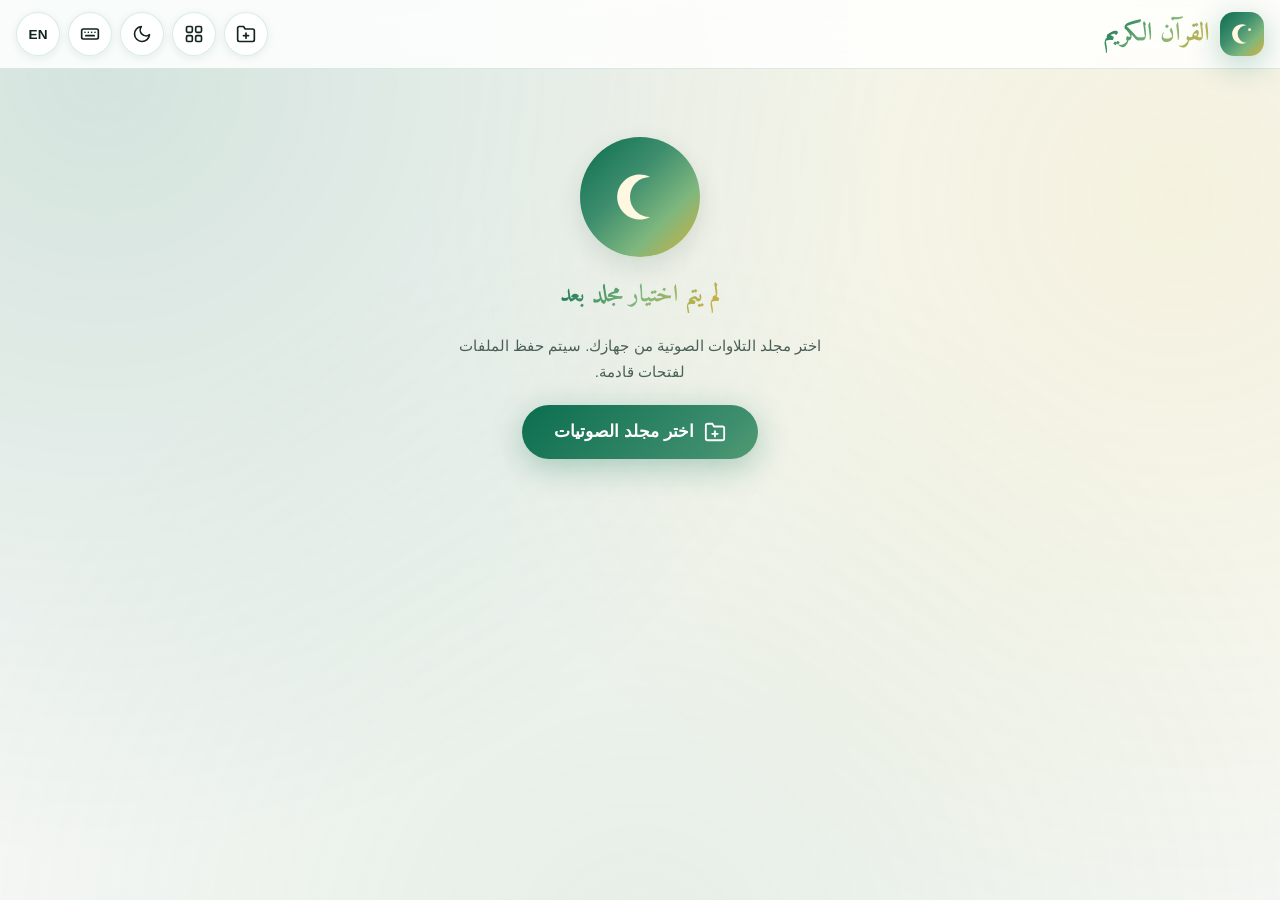
==== commit 666593b5: "Add files via upload" ====
--- a/index.html
+++ b/index.html
@@ -1,6 +1,7 @@
 <!DOCTYPE html>
 <html lang="ar" dir="rtl">
 <head>
+<script>try{if(localStorage.getItem("quran_lang")==="en"){document.documentElement.lang="en";document.documentElement.dir="ltr"}}catch(e){}</script>
 <meta charset="UTF-8">
 <meta name="viewport" content="width=device-width, initial-scale=1.0, viewport-fit=cover">
 <title>القرآن الكريم — مشغل صوتي</title>
@@ -72,6 +73,8 @@
           <path d="M21 12.79A9 9 0 1 1 11.21 3 7 7 0 0 0 21 12.79z"/>
         </svg>
       </button>
+      <button class="icon-btn kbd-btn" id="kbdBtn" title="اختصارات" aria-label="اختصارات"><svg viewBox="0 0 24 24" fill="none" stroke="currentColor" stroke-width="2" stroke-linecap="round" stroke-linejoin="round"><rect x="2" y="6" width="20" height="12" rx="2"/><path d="M6 10h.01M10 10h.01M14 10h.01M18 10h.01M7 14h10"/></svg></button>
+      <button class="icon-btn lang-btn" id="langBtn" title="English" aria-label="English"><span id="langTxt">EN</span></button>
     </div>
   </div>
 </header>
@@ -112,8 +115,11 @@
   </div>
 </div>
 
+<div class="rchips hidden" id="rchips" role="radiogroup" aria-label="القارئ"></div>
+
 <!-- ═══ Content ═══ -->
 <main class="content">
+  <div class="suggest hidden" id="suggest" aria-live="polite"></div>
   <div class="empty" id="empty">
     <div class="empty-icon">
       <svg viewBox="0 0 24 24" fill="none">
@@ -187,6 +193,8 @@
     <div class="player-info">
       <div class="player-num" id="pNum">—</div>
       <div class="player-title" id="pTitle">—</div>
+      <div class="player-sub hidden" id="pSub"></div>
+      <div class="card-meta player-meta" id="pMeta"></div>
     </div>
 
     <!-- شريط التقدم -->
@@ -249,6 +257,11 @@
         <span class="act-lbl">المؤقت</span>
         <div class="pop" id="sleepPop" role="menu" aria-label="مؤقت النوم"></div>
       </div>
+    <div class="act-wrap">
+        <button class="act" id="repBtn" aria-haspopup="menu" aria-expanded="false" aria-label="تكرار السورة"><svg viewBox="0 0 24 24" fill="none" stroke="currentColor" stroke-width="2" stroke-linecap="round" stroke-linejoin="round"><path d="m17 2 4 4-4 4"/><path d="M3 11v-1a4 4 0 0 1 4-4h14"/><path d="m7 22-4-4 4-4"/><path d="M21 13v1a4 4 0 0 1-4 4H3"/></svg><i class="badge-t" id="repBadge"></i></button>
+        <span class="act-lbl">التكرار</span>
+        <div class="pop" id="repPop" role="menu" aria-label="تكرار السورة"></div>
+      </div>
       <div class="act-wrap">
         <button class="act" id="favBtn" aria-pressed="false" aria-label="المفضلة"><svg viewBox="0 0 24 24" stroke-linejoin="round"><path d="m12 2.8 2.9 5.9 6.5.9-4.7 4.6 1.1 6.5L12 17.6 6.2 20.7l1.1-6.5L2.6 9.6l6.5-.9z"/></svg></button>
         <span class="act-lbl" id="favLbl">المفضلة</span>
@@ -286,6 +299,28 @@
   </div>
 </div>
 
+<div class="sheet hidden" id="kbd" role="dialog" aria-modal="true" aria-label="اختصارات لوحة المفاتيح">
+  <div class="sheet-card">
+    <h2>اختصارات لوحة المفاتيح</h2>
+    <dl>
+      <div><kbd>Space</kbd><span>تشغيل / إيقاف</span></div>
+      <div><kbd>←</kbd><kbd>→</kbd><span>تقديم أو تأخير عشر ثوانٍ</span></div>
+      <div><kbd>↑</kbd><kbd>↓</kbd><span>رفع أو خفض الصوت</span></div>
+      <div><kbd>N</kbd><kbd>P</kbd><span>التالي / السابق</span></div>
+      <div><kbd>M</kbd><span>كتم الصوت</span></div>
+      <div><kbd>S</kbd><span>تشغيل عشوائي</span></div>
+      <div><kbd>R</kbd><span>تكرار السورة</span></div>
+      <div><kbd>F</kbd><span>إضافة إلى المفضلة</span></div>
+      <div><kbd>T</kbd><span>تبديل الوضع الفاتح والداكن</span></div>
+      <div><kbd>L</kbd><span>تبديل اللغة</span></div>
+      <div><kbd>/</kbd><span>البحث</span></div>
+      <div><kbd>?</kbd><span>عرض هذه القائمة</span></div>
+      <div><kbd>Esc</kbd><span>تصغير المشغّل أو إغلاق القوائم</span></div>
+    </dl>
+    <button class="btn-primary" id="kbdClose">إغلاق</button>
+  </div>
+</div>
+<div class="drop hidden" id="drop"><span>أفلت مجلد التلاوات هنا</span></div>
 <div class="toast" id="toast" role="status" aria-live="polite"></div>
 
 <script src="js/app.js"></script>
--- a/css/style.css
+++ b/css/style.css
@@ -769,3 +769,56 @@
   .act { width: 56px; height: 56px; }
 }
 @media (prefers-reduced-motion: reduce) { .act, .pop, .pop-item, .badge-t { transition: none !important; } .act.pulse::after, #favBtn.on svg, .fav.on svg { animation: none !important; } }
+
+/* ═══ تحسينات: قارئ / تصنيف / اقتراحات / اختصارات / سحب / ثيم / EN ═══ */
+.card-sub { font-size: 0.82rem; color: var(--txt-2); }
+.card-meta { display: flex; flex-wrap: wrap; justify-content: center; gap: 4px 6px; font-size: 0.76rem; color: var(--txt-3); margin-top: 2px; }
+.card-meta span + span::before { content: "·"; margin-inline-end: 6px; opacity: 0.6; }
+.card-meta .dur:empty { display: none; }
+.tag-m { color: var(--amber); font-weight: 700; }
+.tag-d { color: var(--green-mid); font-weight: 700; }
+.player-sub { text-align: center; color: var(--txt-2); font-size: 0.95rem; margin-top: 4px; }
+.player-meta { font-size: 0.85rem; margin-top: 6px; }
+.rchips { display: flex; gap: 8px; overflow-x: auto; max-width: 1400px; margin: 0 auto; padding: 12px 16px 0; scrollbar-width: none; }
+.rchips::-webkit-scrollbar { display: none; }
+.rchip { flex: none; display: flex; align-items: center; gap: 8px; padding: 8px 16px; border-radius: var(--r-pill); border: 1px solid var(--border); background: var(--bg-elev); color: var(--txt); font: inherit; font-size: 0.9rem; font-weight: 600; cursor: pointer; transition: transform 0.2s var(--spring), box-shadow 0.2s, background 0.2s; }
+.rchip small { color: var(--txt-3); font-weight: 700; }
+.rchip:hover { box-shadow: 0 0 0 1px rgba(212,175,55,0.45), 0 0 16px rgba(212,175,55,0.2); }
+.rchip:active { transform: scale(0.95); }
+.rchip.on { background: var(--grad-main); color: #fff; border-color: transparent; }
+.rchip.on small { color: rgba(255,255,255,0.8); }
+.suggest { max-width: 560px; margin: 14px auto 0; display: flex; flex-direction: column; gap: 8px; }
+.sug { display: flex; align-items: center; gap: 12px; padding: 10px 14px; border-radius: var(--r-lg); border: 1px solid var(--border); background: var(--bg-elev); box-shadow: var(--shadow-sm); animation: fadeUp 0.4s var(--ease) both; }
+.sug-txt { flex: 1; min-width: 0; }
+.sug-txt b { display: block; font-size: 0.95rem; }
+.sug-txt small { display: block; color: var(--txt-2); overflow: hidden; text-overflow: ellipsis; white-space: nowrap; }
+.sug-play, .sug-x { flex: none; width: 38px; height: 38px; border-radius: 50%; border: 0; cursor: pointer; display: flex; align-items: center; justify-content: center; transition: transform 0.2s var(--spring); }
+.sug-play { background: var(--grad-main); color: #fff; }
+.sug-x { background: transparent; color: var(--txt-3); }
+.sug-play:active, .sug-x:active { transform: scale(0.88); }
+.sug svg { width: 18px; height: 18px; }
+.sheet { position: fixed; inset: 0; z-index: 4000; display: flex; align-items: center; justify-content: center; background: rgba(0,0,0,0.5); -webkit-backdrop-filter: blur(6px); backdrop-filter: blur(6px); }
+.sheet-card { width: calc(100% - 32px); max-width: 440px; max-height: 90vh; overflow-y: auto; padding: 22px; border-radius: 22px; background: var(--bg-elev); border: 1px solid var(--border); box-shadow: var(--shadow-sm); animation: fadeUp 0.3s var(--ease) both; }
+.sheet-card h2 { margin: 0 0 14px; font-size: 1.15rem; }
+.sheet-card dl { margin: 0 0 16px; display: flex; flex-direction: column; gap: 8px; }
+.sheet-card dl div { display: flex; align-items: center; gap: 6px; }
+.sheet-card dl span { margin-inline-start: 8px; color: var(--txt-2); font-size: 0.92rem; }
+kbd { min-width: 28px; padding: 3px 8px; text-align: center; border-radius: 8px; border: 1px solid var(--border); background: var(--bg); color: var(--txt); font: 600 0.8rem/1.4 ui-monospace, Menlo, Consolas, monospace; box-shadow: 0 1px 0 var(--border); direction: ltr; }
+.drop { position: fixed; inset: 12px; z-index: 4500; display: flex; align-items: center; justify-content: center; border: 3px dashed var(--amber); border-radius: 26px; background: rgba(11,110,79,0.22); -webkit-backdrop-filter: blur(4px); backdrop-filter: blur(4px); font-size: 1.4rem; font-weight: 700; color: var(--txt); pointer-events: none; }
+.lang-btn span { font-weight: 700; font-size: 0.85rem; }
+@media (hover: none) { .kbd-btn { display: none; } }
+.icon-btn.spin svg, .icon-btn.spin span { animation: iconSpin 0.6s var(--spring); }
+@keyframes iconSpin { from { transform: rotate(-120deg) scale(0.4); opacity: 0.2; } to { transform: none; opacity: 1; } }
+::view-transition-old(root), ::view-transition-new(root) { animation: none; mix-blend-mode: normal; }
+::view-transition-old(root) { z-index: 1; }
+::view-transition-new(root) { z-index: 2; }
+/* الإنجليزية: اتجاه LTR وخط مناسب */
+html[lang="en"] body, html[lang="en"] button, html[lang="en"] input { font-family: system-ui, -apple-system, "Segoe UI", Roboto, sans-serif; }
+[dir="ltr"] .search-box svg { right: auto; left: 16px; }
+[dir="ltr"] .search-box input { padding: 14px 44px 14px 46px; }
+[dir="ltr"] .clear-btn { left: auto; right: 12px; }
+[dir="ltr"] .fav { left: auto; right: 10px; }
+[dir="ltr"] .grid.list .card { text-align: left; }
+[dir="ltr"] .progress-fill, [dir="ltr"] .mini-progress-fill { right: auto; left: 0; }
+[dir="ltr"] .progress-fill::after { left: auto; right: 0; transform: translate(50%, -50%); }
+[dir="ltr"] .volume-slider { direction: ltr; background: linear-gradient(to right, var(--amber) var(--v,100%), var(--border) var(--v,100%)); }
